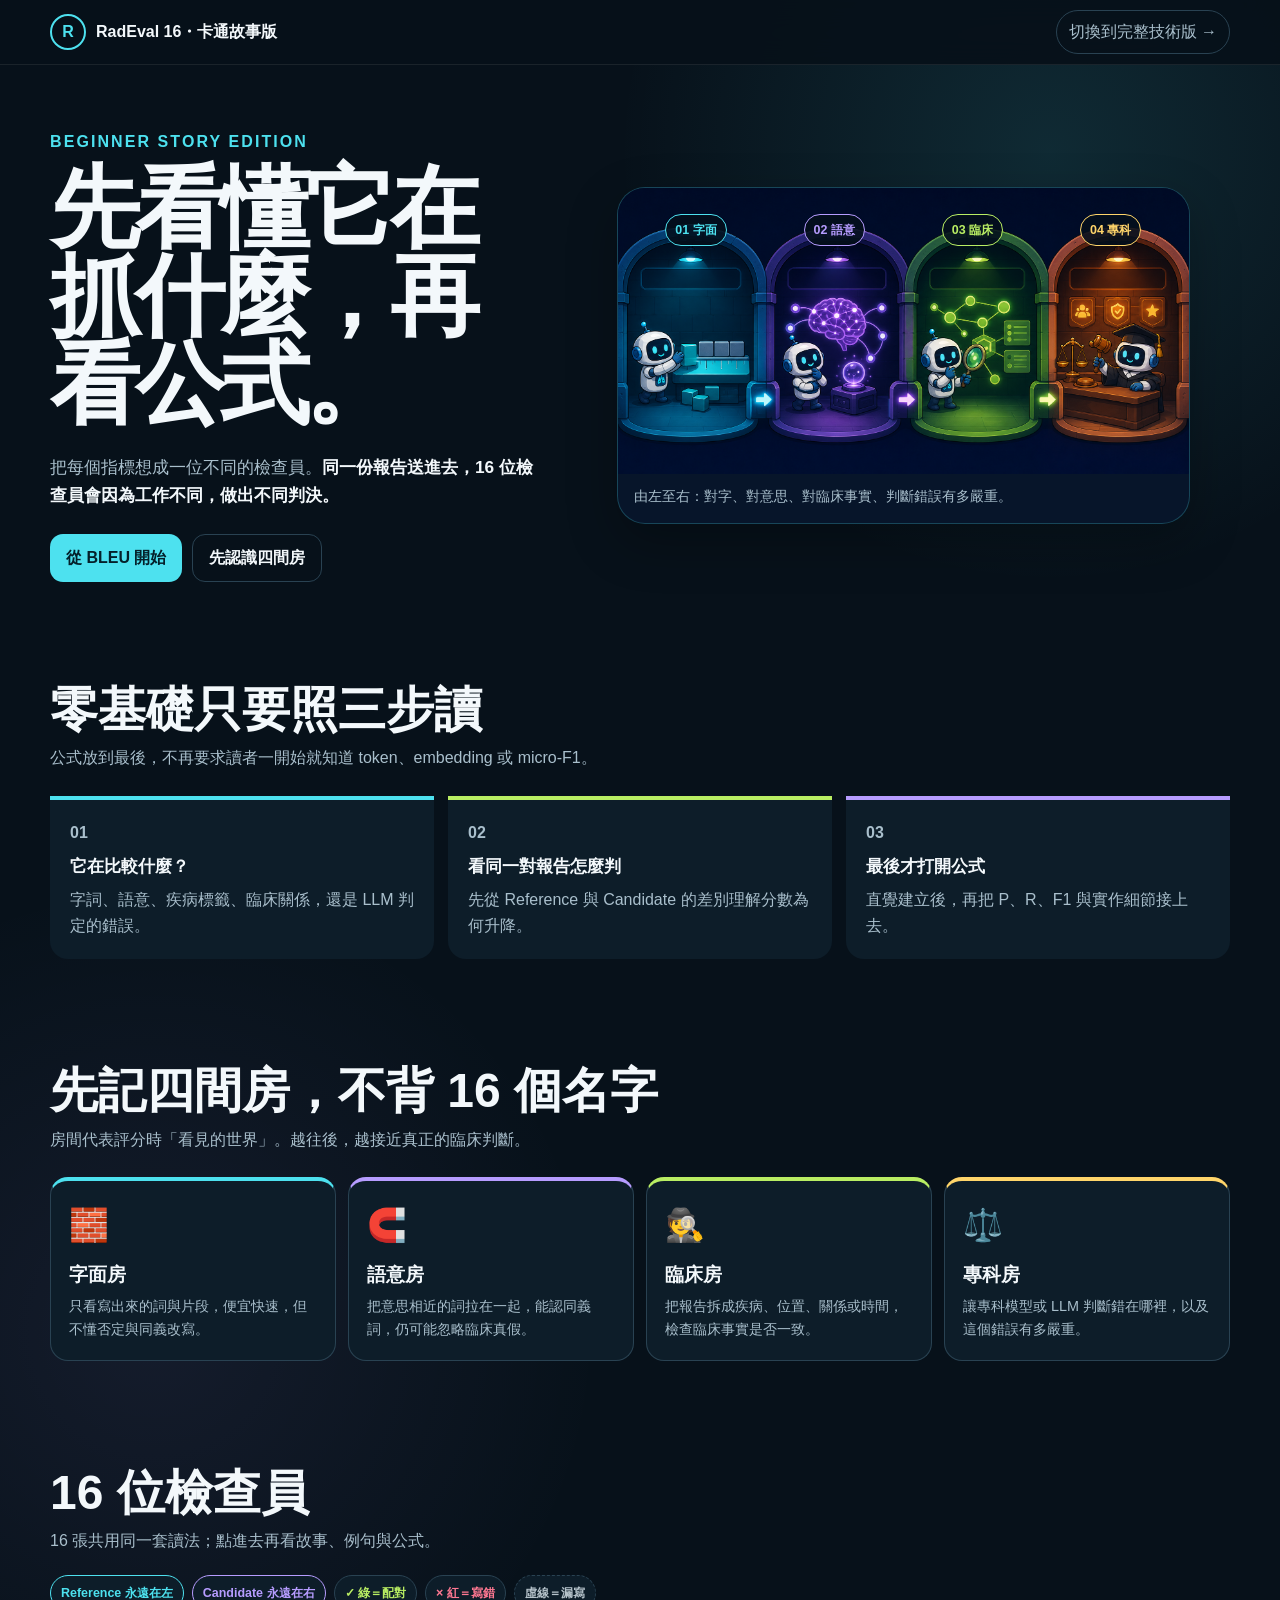
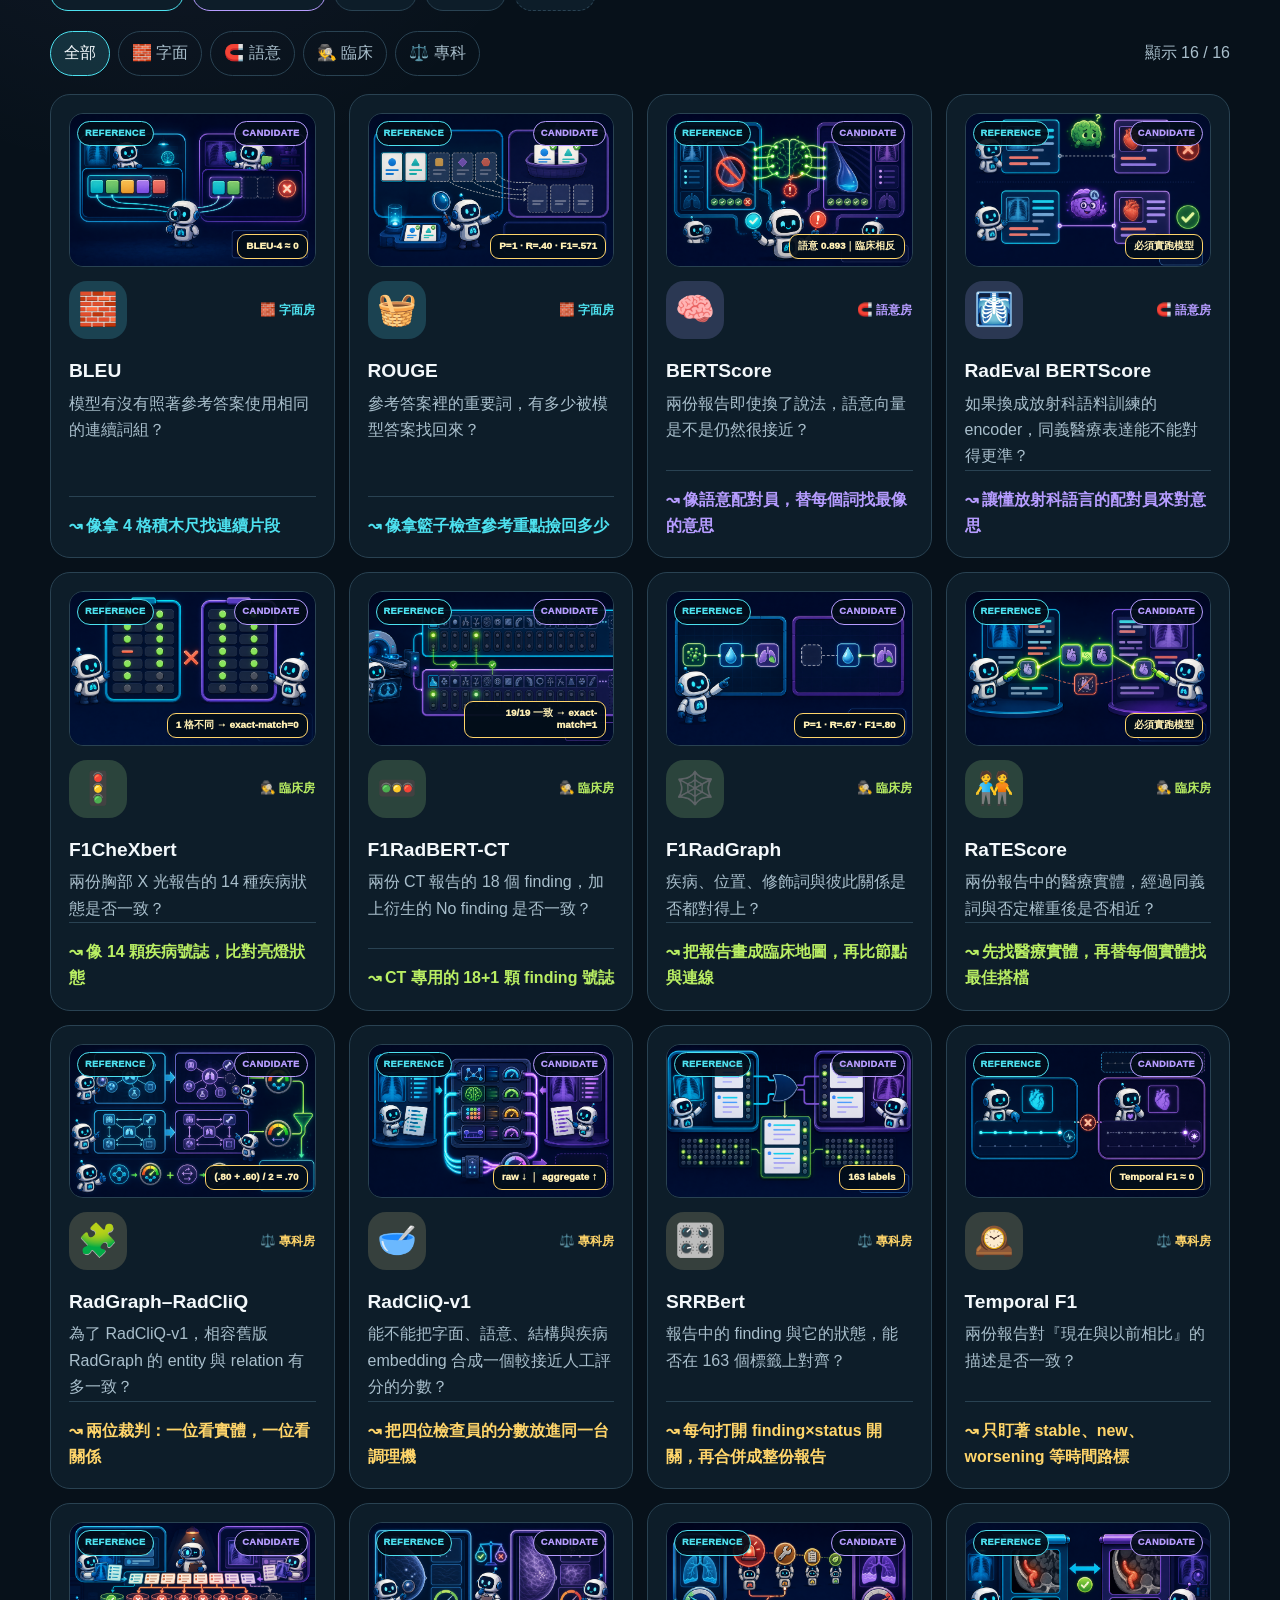
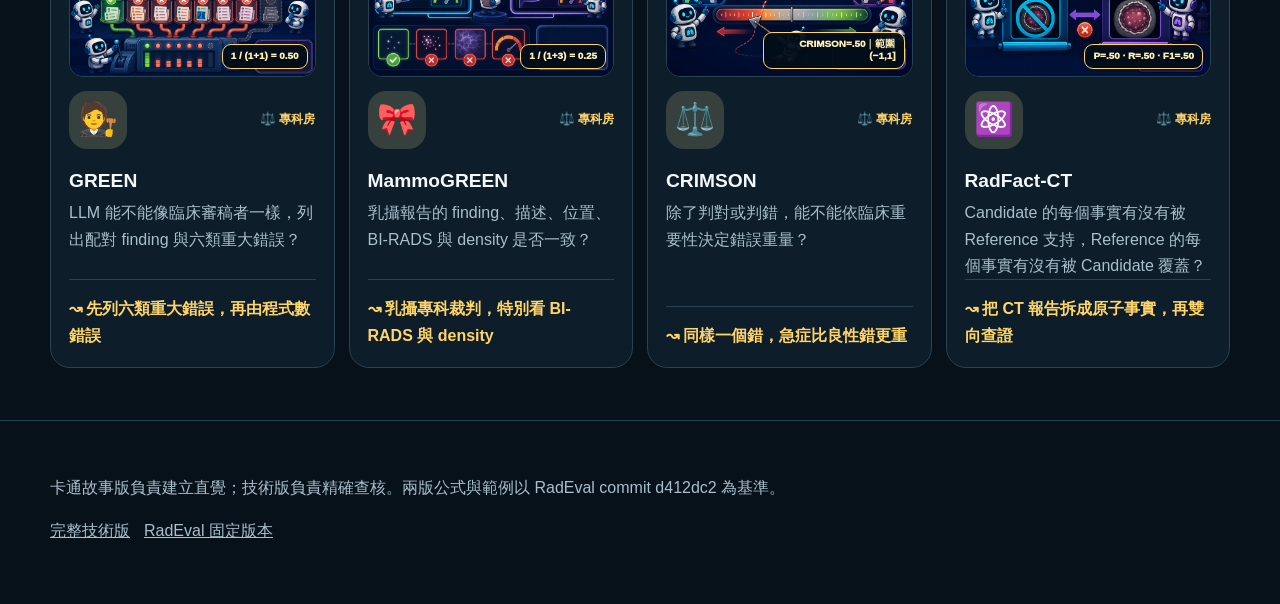
==== index.html @ 342fdb0a "Add RadEval 16 metrics visual guide" ====
<!doctype html>
<html lang="zh-Hant">
<head>
  <meta charset="utf-8">
  <meta name="viewport" content="width=device-width, initial-scale=1">
  <meta name="color-scheme" content="dark">
  <title>RadEval 16｜零基礎卡通故事版</title>
  <link rel="icon" href="data:,">
  <style>
    :root {
      --bg: #07111a;
      --surface: #0d1d29;
      --surface-2: #122635;
      --ink: #f3f8fb;
      --muted: #a9bfcc;
      --line: #294252;
      --cyan: #4de1ef;
      --lime: #b9ee63;
      --violet: #b69cff;
      --coral: #ff987f;
      --amber: #ffd56a;
      --danger: #ff7892;
      --shadow: 0 18px 50px rgba(0, 0, 0, .28);
      font-family: Inter, "Noto Sans TC", "Microsoft JhengHei", sans-serif;
    }

    * { box-sizing: border-box; }
    html { scroll-behavior: smooth; }
    body {
      margin: 0;
      color: var(--ink);
      background:
        radial-gradient(circle at 82% 4%, rgba(77, 225, 239, .12), transparent 27rem),
        radial-gradient(circle at 12% 35%, rgba(182, 156, 255, .08), transparent 28rem),
        var(--bg);
      line-height: 1.65;
    }
    button, input { font: inherit; }
    a { color: inherit; }
    button:focus-visible, a:focus-visible, input:focus-visible, summary:focus-visible {
      outline: 3px solid var(--amber);
      outline-offset: 3px;
    }
    .skip-link {
      position: fixed;
      left: 12px;
      top: -80px;
      z-index: 20;
      padding: 10px 14px;
      border-radius: 10px;
      background: var(--ink);
      color: var(--bg);
    }
    .skip-link:focus { top: 12px; }
    .wrap { width: min(1180px, calc(100% - 32px)); margin: auto; }
    .topbar {
      position: sticky;
      top: 0;
      z-index: 10;
      border-bottom: 1px solid rgba(255,255,255,.08);
      background: rgba(7, 17, 26, .92);
      backdrop-filter: blur(14px);
    }
    .topbar .wrap {
      min-height: 64px;
      display: flex;
      align-items: center;
      justify-content: space-between;
      gap: 16px;
    }
    .brand { display: flex; align-items: center; gap: 10px; font-weight: 900; }
    .brand-mark {
      width: 36px;
      height: 36px;
      display: grid;
      place-items: center;
      border: 2px solid var(--cyan);
      border-radius: 50%;
      color: var(--cyan);
    }
    .version-link {
      padding: 8px 12px;
      border: 1px solid var(--line);
      border-radius: 999px;
      color: var(--muted);
      text-decoration: none;
    }
    .hero {
      display: grid;
      grid-template-columns: .86fr 1.14fr;
      gap: 34px;
      align-items: center;
      padding: 64px 0 48px;
    }
    .eyebrow {
      margin: 0 0 10px;
      color: var(--cyan);
      font-weight: 900;
      letter-spacing: .13em;
      text-transform: uppercase;
    }
    h1 {
      margin: 0;
      max-width: 12ch;
      font-size: clamp(2.5rem, 7vw, 5.6rem);
      line-height: .98;
      letter-spacing: -.055em;
    }
    .hero-copy { margin: 24px 0; color: var(--muted); font-size: 1.08rem; }
    .hero-copy strong { color: var(--ink); }
    .hero-actions { display: flex; gap: 10px; flex-wrap: wrap; }
    .primary-link, .secondary-link {
      display: inline-flex;
      min-height: 46px;
      align-items: center;
      justify-content: center;
      padding: 10px 16px;
      border-radius: 13px;
      font-weight: 900;
      text-decoration: none;
    }
    .primary-link { background: var(--cyan); color: #04202a; }
    .secondary-link { border: 1px solid var(--line); color: var(--ink); }
    .hero-art {
      overflow: hidden;
      border: 1px solid rgba(77,225,239,.24);
      border-radius: 28px;
      background: #07152a;
      box-shadow: var(--shadow);
    }
    .hero-image-wrap { position: relative; }
    .hero-art img { display: block; width: 100%; height: auto; }
    .hero-art figcaption { padding: 12px 16px 15px; color: var(--muted); font-size: .86rem; }
    .hero-room-labels {
      position: absolute;
      inset: 9% 3% auto;
      display: grid;
      grid-template-columns: repeat(4, 1fr);
      gap: 3%;
      pointer-events: none;
    }
    .hero-room-labels span {
      justify-self: center;
      padding: 5px 9px;
      border: 1px solid currentColor;
      border-radius: 999px;
      background: rgba(4, 15, 28, .88);
      font-size: clamp(.56rem, 1.05vw, .78rem);
      font-weight: 900;
      white-space: nowrap;
    }
    .hero-room-labels span:nth-child(1) { color: var(--cyan); }
    .hero-room-labels span:nth-child(2) { color: var(--violet); }
    .hero-room-labels span:nth-child(3) { color: var(--lime); }
    .hero-room-labels span:nth-child(4) { color: var(--amber); }

    .section { padding: 52px 0; }
    .section-head { max-width: 760px; margin-bottom: 24px; }
    .section-head h2 { margin: 0 0 8px; font-size: clamp(1.8rem, 4vw, 3rem); line-height: 1.15; }
    .section-head p { margin: 0; color: var(--muted); }
    .reading-path {
      display: grid;
      grid-template-columns: repeat(3, 1fr);
      gap: 14px;
    }
    .path-step {
      padding: 20px;
      border-top: 4px solid var(--cyan);
      border-radius: 0 0 18px 18px;
      background: var(--surface);
    }
    .path-step:nth-child(2) { border-color: var(--lime); }
    .path-step:nth-child(3) { border-color: var(--violet); }
    .path-no { color: var(--muted); font-weight: 900; }
    .path-step h3 { margin: 6px 0; font-size: 1.08rem; }
    .path-step p { margin: 0; color: var(--muted); }

    .room-grid {
      display: grid;
      grid-template-columns: repeat(4, 1fr);
      gap: 12px;
    }
    .room {
      min-height: 166px;
      padding: 18px;
      border: 1px solid var(--line);
      border-radius: 18px;
      background: var(--surface);
    }
    .room-icon { font-size: 2rem; }
    .room h3 { margin: 8px 0 4px; }
    .room p { margin: 0; color: var(--muted); font-size: .9rem; }
    .room.literal { border-top: 4px solid var(--cyan); }
    .room.semantic { border-top: 4px solid var(--violet); }
    .room.clinical { border-top: 4px solid var(--lime); }
    .room.specialist { border-top: 4px solid var(--amber); }

    .visual-grammar {
      display: grid;
      grid-template-columns: repeat(5, auto);
      justify-content: start;
      gap: 8px;
      margin: -4px 0 20px;
    }
    .grammar-chip {
      padding: 7px 10px;
      border: 1px solid var(--line);
      border-radius: 999px;
      background: var(--surface);
      color: var(--muted);
      font-size: .78rem;
      font-weight: 800;
    }
    .grammar-chip.ref { border-color: var(--cyan); color: var(--cyan); }
    .grammar-chip.cand { border-color: var(--violet); color: var(--violet); }
    .grammar-chip.match { color: var(--lime); }
    .grammar-chip.wrong { color: var(--danger); }
    .grammar-chip.missing { border-style: dashed; color: #b5c2ca; }

    .atlas-tools {
      display: flex;
      align-items: center;
      justify-content: space-between;
      gap: 14px;
      margin-bottom: 18px;
    }
    .filters { display: flex; gap: 8px; flex-wrap: wrap; }
    .filter {
      min-height: 42px;
      padding: 8px 13px;
      border: 1px solid var(--line);
      border-radius: 999px;
      background: transparent;
      color: var(--muted);
      cursor: pointer;
    }
    .filter[aria-pressed="true"] { border-color: var(--cyan); background: rgba(77,225,239,.14); color: var(--ink); }
    .filter[data-filter="semantic"][aria-pressed="true"] { border-color: var(--violet); background: rgba(182,156,255,.14); }
    .filter[data-filter="clinical"][aria-pressed="true"] { border-color: var(--lime); background: rgba(185,238,99,.14); }
    .filter[data-filter="specialist"][aria-pressed="true"] { border-color: var(--amber); background: rgba(255,213,106,.14); }
    .result-count { color: var(--muted); white-space: nowrap; }
    .metric-grid {
      display: grid;
      grid-template-columns: repeat(4, minmax(0, 1fr));
      gap: 14px;
    }
    .metric-card {
      min-height: 430px;
      display: flex;
      flex-direction: column;
      align-items: stretch;
      padding: 18px;
      border: 1px solid var(--line);
      border-radius: 20px;
      background: var(--surface);
      color: var(--ink);
      text-align: left;
      cursor: pointer;
      transition: transform .18s ease, border-color .18s ease;
    }
    .metric-card:hover { transform: translateY(-3px); border-color: var(--tone); }
    .card-cartoon {
      position: relative;
      width: 100%;
      aspect-ratio: 16 / 10;
      margin-bottom: 14px;
      overflow: hidden;
      border: 1px solid var(--line);
      border-radius: 14px;
      background: #07152a;
    }
    .card-cartoon img {
      display: block;
      width: 100%;
      height: 100%;
      object-fit: cover;
    }
    .cartoon-overlay { position: absolute; inset: 0; pointer-events: none; }
    .cartoon-side {
      position: absolute;
      top: 7px;
      padding: 4px 7px;
      border: 1px solid currentColor;
      border-radius: 999px;
      background: rgba(3, 13, 25, .9);
      font-size: .58rem;
      font-weight: 950;
      letter-spacing: .04em;
    }
    .cartoon-side.ref { left: 7px; color: var(--cyan); }
    .cartoon-side.cand { right: 7px; color: var(--violet); }
    .cartoon-score {
      position: absolute;
      right: 7px;
      bottom: 7px;
      max-width: 58%;
      padding: 5px 8px;
      border: 1px solid var(--amber);
      border-radius: 9px;
      background: rgba(3, 13, 25, .94);
      color: #fff0b5;
      font-size: .62rem;
      font-weight: 950;
      line-height: 1.25;
      text-align: right;
    }
    .cartoon-keyline, .cartoon-legend { display: none; }
    .card-top { display: flex; align-items: center; justify-content: space-between; gap: 10px; }
    .card-character {
      width: 58px;
      height: 58px;
      display: grid;
      place-items: center;
      border-radius: 18px;
      background: var(--surface-2);
      background: color-mix(in srgb, var(--tone) 15%, var(--surface-2));
      font-size: 2rem;
    }
    .card-room { color: var(--tone); font-size: .78rem; font-weight: 900; }
    .card-title { display: block; margin: 16px 0 4px; font-size: 1.2rem; font-weight: 900; }
    .card-question { margin: 0; color: var(--muted); }
    .memory-line {
      margin-top: auto;
      padding-top: 16px;
      border-top: 1px solid var(--line);
      color: var(--tone);
      font-weight: 900;
    }
    .empty-state { display: none; padding: 28px; color: var(--muted); text-align: center; }

    dialog {
      width: min(900px, calc(100% - 24px));
      max-height: calc(100vh - 24px);
      padding: 0;
      overflow: hidden;
      border: 1px solid var(--line);
      border-radius: 24px;
      background: var(--surface);
      color: var(--ink);
      box-shadow: 0 28px 90px rgba(0,0,0,.58);
    }
    dialog::backdrop { background: rgba(1,8,13,.82); backdrop-filter: blur(5px); }
    .dialog-shell { max-height: calc(100vh - 24px); overflow-y: auto; }
    .dialog-head {
      position: sticky;
      top: 0;
      z-index: 3;
      display: grid;
      grid-template-columns: auto 1fr auto;
      align-items: center;
      gap: 14px;
      padding: 16px 20px;
      border-bottom: 1px solid var(--line);
      background: rgba(13,29,41,.96);
      backdrop-filter: blur(12px);
    }
    .dialog-character {
      width: 54px;
      height: 54px;
      display: grid;
      place-items: center;
      border-radius: 16px;
      background: rgba(77,225,239,.1);
      font-size: 1.8rem;
    }
    .dialog-head h2 { margin: 0; line-height: 1.15; }
    .dialog-room { color: var(--muted); font-size: .82rem; }
    .close {
      width: 46px;
      height: 46px;
      border: 1px solid var(--line);
      border-radius: 14px;
      background: transparent;
      color: var(--ink);
      cursor: pointer;
      font-size: 1.45rem;
    }
    .dialog-body { padding: 22px; }
    .one-line {
      margin: 0 0 20px;
      padding: 16px 18px;
      border-left: 5px solid var(--tone);
      border-radius: 0 16px 16px 0;
      background: var(--surface-2);
      background: color-mix(in srgb, var(--tone) 10%, transparent);
      font-size: 1.08rem;
      font-weight: 900;
    }
    .lesson-title { margin: 28px 0 12px; font-size: 1.05rem; }
    .lesson-title span { color: var(--tone); margin-right: 8px; }
    .story-stage {
      padding: 18px;
      border-radius: 20px;
      background: #08151f;
      border: 1px solid var(--line);
    }
    .dialog-cartoon {
      position: relative;
      margin: 0 0 16px;
      overflow: hidden;
      border: 1px solid var(--line);
      border-radius: 18px;
      background: #07152a;
    }
    .dialog-cartoon-media { position: relative; }
    .dialog-cartoon img {
      display: block;
      width: 100%;
      height: auto;
    }
    .dialog-cartoon figcaption {
      padding: 10px 13px;
      color: var(--muted);
      font-size: .84rem;
    }
    .dialog-cartoon .cartoon-side {
      top: 12px;
      padding: 6px 10px;
      font-size: .76rem;
    }
    .dialog-cartoon .cartoon-side.ref { left: 12px; }
    .dialog-cartoon .cartoon-side.cand { right: 12px; }
    .dialog-cartoon .cartoon-keyline {
      position: absolute;
      left: 12px;
      bottom: 48px;
      display: block;
      max-width: 62%;
      padding: 7px 10px;
      border-left: 3px solid var(--cyan);
      border-radius: 0 9px 9px 0;
      background: rgba(3, 13, 25, .92);
      color: var(--ink);
      font: 800 .75rem/1.35 Consolas, "Noto Sans TC", monospace;
    }
    .dialog-cartoon .cartoon-score {
      right: 12px;
      bottom: 12px;
      max-width: 48%;
      padding: 8px 11px;
      font-size: .82rem;
    }
    .dialog-cartoon .cartoon-legend {
      position: absolute;
      left: 12px;
      bottom: 12px;
      display: flex;
      gap: 5px;
    }
    .cartoon-legend span {
      padding: 4px 7px;
      border-radius: 8px;
      background: rgba(3, 13, 25, .92);
      font-size: .67rem;
      font-weight: 900;
    }
    .cartoon-legend .match { color: var(--lime); }
    .cartoon-legend .wrong { color: var(--danger); }
    .cartoon-legend .missing { border: 1px dashed #aab7bf; color: #d2dce1; }
    .report-pair { display: grid; grid-template-columns: 1fr auto 1fr; gap: 12px; align-items: stretch; }
    .report-bubble { padding: 14px; border-radius: 16px; background: var(--surface-2); }
    .report-bubble small { display: block; color: var(--muted); margin-bottom: 6px; }
    .report-bubble p { margin: 0; }
    .pair-arrow { display: grid; place-items: center; color: var(--tone); font-size: 1.5rem; }
    .verdict {
      margin-top: 14px;
      padding: 12px 14px;
      border-radius: 14px;
      background: rgba(185,238,99,.1);
      color: #e8ffc3;
    }
    .visual { margin-bottom: 16px; }
    .visual-title { margin-bottom: 10px; color: var(--muted); font-size: .82rem; font-weight: 900; letter-spacing: .06em; }
    .token-row, .flow-row, .score-row, .label-row { display: flex; gap: 7px; flex-wrap: wrap; align-items: center; }
    .token {
      padding: 7px 9px;
      border-radius: 9px;
      background: #173244;
      border: 1px solid #315368;
      font-family: Consolas, monospace;
      font-size: .84rem;
    }
    .token.hit { border-color: var(--lime); background: rgba(185,238,99,.14); }
    .window-line { margin-top: 8px; padding: 9px 11px; border-left: 4px solid var(--cyan); background: rgba(77,225,239,.08); }
    .window-line.second { margin-left: 28px; border-color: var(--violet); }
    .too-short { margin-top: 12px; color: var(--danger); font-weight: 900; }
    .cartoon-judge { display: grid; grid-template-columns: auto 1fr; gap: 12px; align-items: center; }
    .judge-face { font-size: 3rem; }
    .judge-note { padding: 12px; border-radius: 14px; background: var(--surface-2); }
    .flow-node { padding: 9px 11px; border-radius: 12px; background: var(--surface-2); }
    .flow-arrow { color: var(--tone); font-weight: 900; }
    .score-box {
      min-width: 100px;
      padding: 10px;
      border-radius: 12px;
      background: var(--surface-2);
      text-align: center;
    }
    .score-box strong { display: block; color: var(--tone); font-size: 1.15rem; }
    .label-chip { padding: 7px 9px; border-radius: 9px; background: #173244; }
    .label-chip.on { background: rgba(185,238,99,.15); color: var(--lime); }
    .label-chip.off { color: var(--muted); }
    .label-chip.bad { background: rgba(255,120,146,.14); color: var(--danger); }
    .story-steps { display: grid; grid-template-columns: repeat(3, 1fr); gap: 10px; margin: 14px 0 0; padding: 0; list-style: none; }
    .story-steps li { padding: 12px; border-radius: 14px; background: var(--surface-2); }
    .story-steps strong { display: block; color: var(--tone); }
    .can-cannot { display: grid; grid-template-columns: 1fr 1fr; gap: 12px; }
    .can-cannot article { padding: 15px; border-radius: 16px; background: var(--surface-2); }
    .can-cannot h4 { margin: 0 0 6px; }
    .can-cannot p { margin: 0; color: var(--muted); }
    details {
      border: 1px solid var(--line);
      border-radius: 16px;
      background: #08151f;
    }
    summary { padding: 15px 17px; cursor: pointer; font-weight: 900; }
    .formula-body { padding: 0 17px 17px; }
    .formula {
      overflow-x: auto;
      padding: 13px;
      border-radius: 12px;
      background: #041019;
      color: var(--cyan);
      font-family: Consolas, monospace;
      white-space: nowrap;
    }
    .formula-body p { color: var(--muted); }
    .source-link { color: var(--cyan); }
    .dialog-footer { margin-top: 24px; padding-top: 16px; border-top: 1px solid var(--line); color: var(--muted); }
    footer { padding: 38px 0 60px; border-top: 1px solid var(--line); color: var(--muted); }
    .footer-links { display: flex; gap: 14px; flex-wrap: wrap; }

    @media (max-width: 900px) {
      .hero { grid-template-columns: 1fr; }
      .hero h1 { max-width: 14ch; }
      .room-grid, .metric-grid { grid-template-columns: repeat(2, 1fr); }
    }
    @media (max-width: 620px) {
      .wrap { width: min(100% - 20px, 1180px); }
      .topbar .wrap { align-items: flex-start; flex-direction: column; padding: 10px 0; }
      .version-link { align-self: stretch; text-align: center; }
      .hero { padding-top: 38px; }
      .hero-art { border-radius: 18px; }
      .reading-path, .room-grid, .metric-grid, .story-steps, .can-cannot { grid-template-columns: 1fr; }
      .atlas-tools { align-items: flex-start; flex-direction: column; }
      .visual-grammar { grid-template-columns: repeat(2, auto); }
      .result-count { white-space: normal; }
      .report-pair { grid-template-columns: 1fr; }
      .pair-arrow { transform: rotate(90deg); }
      .dialog-body { padding: 16px; }
      .dialog-head { padding: 12px 14px; }
      .dialog-cartoon .cartoon-keyline {
        left: 8px;
        bottom: 44px;
        max-width: calc(100% - 16px);
        font-size: .58rem;
      }
      .dialog-cartoon .cartoon-score { right: 8px; bottom: 8px; font-size: .64rem; }
      .dialog-cartoon .cartoon-legend { left: 8px; bottom: 8px; }
      .cartoon-legend span { padding: 3px 5px; font-size: .55rem; }
    }
    @media (prefers-reduced-motion: reduce) {
      html { scroll-behavior: auto; }
      .metric-card { transition: none; }
    }
  </style>
</head>
<body>
  <a class="skip-link" href="#atlas">跳到 16 個指標</a>
  <header class="topbar">
    <div class="wrap">
      <div class="brand"><span class="brand-mark">R</span>RadEval 16・卡通故事版</div>
      <a class="version-link" href="index.html">切換到完整技術版 →</a>
    </div>
  </header>

  <main>
    <section class="wrap hero">
      <div>
        <p class="eyebrow">Beginner story edition</p>
        <h1>先看懂它在抓什麼，再看公式。</h1>
        <p class="hero-copy">把每個指標想成一位不同的檢查員。<strong>同一份報告送進去，16 位檢查員會因為工作不同，做出不同判決。</strong></p>
        <div class="hero-actions">
          <a class="primary-link" href="#atlas">從 BLEU 開始</a>
          <a class="secondary-link" href="#rooms">先認識四間房</a>
        </div>
      </div>
      <figure class="hero-art">
        <div class="hero-image-wrap">
          <img src="assets/four-rooms-cartoon-v3.png" alt="四個房間由左到右以青、紫、綠、琥珀色呈現字面、語意、臨床與專科評審">
          <div class="hero-room-labels" aria-hidden="true">
            <span>01 字面</span><span>02 語意</span><span>03 臨床</span><span>04 專科</span>
          </div>
        </div>
        <figcaption>由左至右：對字、對意思、對臨床事實、判斷錯誤有多嚴重。</figcaption>
      </figure>
    </section>

    <section class="section wrap" aria-labelledby="readTitle">
      <div class="section-head">
        <h2 id="readTitle">零基礎只要照三步讀</h2>
        <p>公式放到最後，不再要求讀者一開始就知道 token、embedding 或 micro-F1。</p>
      </div>
      <div class="reading-path">
        <article class="path-step"><span class="path-no">01</span><h3>它在比較什麼？</h3><p>字詞、語意、疾病標籤、臨床關係，還是 LLM 判定的錯誤。</p></article>
        <article class="path-step"><span class="path-no">02</span><h3>看同一對報告怎麼判</h3><p>先從 Reference 與 Candidate 的差別理解分數為何升降。</p></article>
        <article class="path-step"><span class="path-no">03</span><h3>最後才打開公式</h3><p>直覺建立後，再把 P、R、F1 與實作細節接上去。</p></article>
      </div>
    </section>

    <section class="section wrap" id="rooms" aria-labelledby="roomsTitle">
      <div class="section-head">
        <h2 id="roomsTitle">先記四間房，不背 16 個名字</h2>
        <p>房間代表評分時「看見的世界」。越往後，越接近真正的臨床判斷。</p>
      </div>
      <div class="room-grid">
        <article class="room literal"><div class="room-icon">🧱</div><h3>字面房</h3><p>只看寫出來的詞與片段，便宜快速，但不懂否定與同義改寫。</p></article>
        <article class="room semantic"><div class="room-icon">🧲</div><h3>語意房</h3><p>把意思相近的詞拉在一起，能認同義詞，仍可能忽略臨床真假。</p></article>
        <article class="room clinical"><div class="room-icon">🕵️</div><h3>臨床房</h3><p>把報告拆成疾病、位置、關係或時間，檢查臨床事實是否一致。</p></article>
        <article class="room specialist"><div class="room-icon">⚖️</div><h3>專科房</h3><p>讓專科模型或 LLM 判斷錯在哪裡，以及這個錯誤有多嚴重。</p></article>
      </div>
    </section>

    <section class="section wrap" id="atlas" aria-labelledby="atlasTitle">
      <div class="section-head">
        <h2 id="atlasTitle">16 位檢查員</h2>
        <p>16 張共用同一套讀法；點進去再看故事、例句與公式。</p>
      </div>
      <div class="visual-grammar" aria-label="卡通圖共用圖例">
        <span class="grammar-chip ref">Reference 永遠在左</span>
        <span class="grammar-chip cand">Candidate 永遠在右</span>
        <span class="grammar-chip match">✓ 綠＝配對</span>
        <span class="grammar-chip wrong">× 紅＝寫錯</span>
        <span class="grammar-chip missing">虛線＝漏寫</span>
      </div>
      <div class="atlas-tools">
        <div class="filters" aria-label="依房間篩選">
          <button class="filter" type="button" data-filter="all" aria-pressed="true">全部</button>
          <button class="filter" type="button" data-filter="literal" aria-pressed="false">🧱 字面</button>
          <button class="filter" type="button" data-filter="semantic" aria-pressed="false">🧲 語意</button>
          <button class="filter" type="button" data-filter="clinical" aria-pressed="false">🕵️ 臨床</button>
          <button class="filter" type="button" data-filter="specialist" aria-pressed="false">⚖️ 專科</button>
        </div>
        <div class="result-count" id="resultCount" aria-live="polite"></div>
      </div>
      <div class="metric-grid" id="metricGrid"></div>
      <div class="empty-state" id="emptyState">這個房間目前沒有指標。</div>
      <noscript><div class="empty-state" style="display:block">此故事版需要 JavaScript 開啟 16 位檢查員。你仍可閱讀上方四間房，或使用 <a href="index.html">完整技術版</a>。</div></noscript>
    </section>
  </main>

  <dialog id="metricDialog" aria-labelledby="dialogTitle">
    <div class="dialog-shell">
      <header class="dialog-head">
        <div class="dialog-character" id="dialogCharacter" aria-hidden="true"></div>
        <div><h2 id="dialogTitle"></h2><div class="dialog-room" id="dialogRoom"></div></div>
        <button class="close" type="button" id="dialogClose" aria-label="關閉">×</button>
      </header>
      <div class="dialog-body">
        <p class="one-line" id="dialogOneLine"></p>
        <h3 class="lesson-title"><span>01</span>先看卡通，再拆開判決</h3>
        <div class="story-stage">
          <figure class="dialog-cartoon">
            <div class="dialog-cartoon-media">
              <img id="dialogCartoon" alt="">
              <div class="cartoon-overlay" id="dialogCartoonOverlay" aria-hidden="true"></div>
            </div>
            <figcaption id="dialogCartoonCaption"></figcaption>
          </figure>
          <div class="visual" id="dialogVisual"></div>
          <div class="report-pair">
            <article class="report-bubble"><small>👩‍⚕️ Reference・老師答案</small><p id="dialogRef"></p></article>
            <div class="pair-arrow" aria-hidden="true">⇄</div>
            <article class="report-bubble"><small>🤖 Candidate・模型答案</small><p id="dialogCand"></p></article>
          </div>
          <div class="verdict" id="dialogVerdict"></div>
        </div>
        <ol class="story-steps" id="dialogSteps"></ol>

        <h3 class="lesson-title"><span>02</span>它看得到什麼？看不到什麼？</h3>
        <div class="can-cannot">
          <article><h4>✅ 它擅長</h4><p id="dialogCan"></p></article>
          <article><h4>⚠️ 它的盲點</h4><p id="dialogCannot"></p></article>
        </div>

        <h3 class="lesson-title"><span>03</span>準備好再打開公式</h3>
        <details>
          <summary>展開公式與分數方向</summary>
          <div class="formula-body">
            <div class="formula" id="dialogFormula"></div>
            <p id="dialogFormulaNote"></p>
            <a class="source-link" id="dialogSource" target="_blank" rel="noreferrer">查看固定版本原始碼 ↗</a>
          </div>
        </details>
        <div class="dialog-footer">要查完整符號表、代入步驟與 caveat，請切換到 <a href="index.html">完整技術版</a>。</div>
      </div>
    </div>
  </dialog>

  <footer>
    <div class="wrap">
      <p>卡通故事版負責建立直覺；技術版負責精確查核。兩版公式與範例以 RadEval commit d412dc2 為基準。</p>
      <div class="footer-links"><a href="index.html">完整技術版</a><a href="https://github.com/jbdel/RadEval/tree/d412dc2da7df92f72d0b7128aee57b0237ec1b9a" target="_blank" rel="noreferrer">RadEval 固定版本</a></div>
    </div>
  </footer>

  <script>
    const commit = "d412dc2da7df92f72d0b7128aee57b0237ec1b9a";
    const sourceRoot = `https://github.com/jbdel/RadEval/blob/${commit}/`;
    const roomNames = { literal: "🧱 字面房", semantic: "🧲 語意房", clinical: "🕵️ 臨床房", specialist: "⚖️ 專科房" };
    const tones = { literal: "var(--cyan)", semantic: "var(--violet)", clinical: "var(--lime)", specialist: "var(--amber)" };
    const cartoonFiles = {
      "f1chexbert": "f1chexbert-v3-final.png"
    };
    const cartoonTeaching = {
      "bleu": {
        keyline: "4-gram 視窗：① 第 1–4 詞 → ② 第 2–5 詞",
        score: "BLEU-4 ≈ 0"
      },
      "rouge": {
        keyline: "撿回 2/5；Candidate 寫出的 2/2 都命中",
        score: "P=1 · R=.40 · F1=.571"
      },
      "bertscore": {
        keyline: "No pleural effusion ≠ Pleural effusion",
        score: "語意 0.893｜臨床相反"
      },
      "radeval-bertscore": {
        keyline: "同一對詞：通用 encoder vs RadEvalModernBERT",
        score: "必須實跑模型"
      },
      "f1chexbert": {
        keyline: "14 states：陽性 ●｜陰性 −｜未提及 ○",
        score: "1 格不同 → exact-match=0"
      },
      "f1radbert-ct": {
        keyline: "18 findings + 1 No finding = 19",
        score: "19/19 一致 → exact-match=1"
      },
      "radgraph": {
        keyline: "[small] → [effusion] → [left]",
        score: "P=1 · R=.67 · F1=.80"
      },
      "ratescore": {
        keyline: "先 NER 圈實體，再做 entity 最佳配對",
        score: "必須實跑模型"
      },
      "radgraph-radcliq": {
        keyline: "entity F1=.80 ｜ relation F1=.60",
        score: "(.80 + .60) / 2 = .70"
      },
      "radcliq": {
        keyline: "RadGraph · BERTScore · SEmb · BLEU-2",
        score: "raw ↓ ｜ aggregate ↑"
      },
      "srrbert": {
        keyline: "sentence labels ─OR→ report labels",
        score: "163 labels"
      },
      "temporal": {
        keyline: "stable ≠ new ｜ ∅ vs ∅ → 1.0*",
        score: "Temporal F1 ≈ 0"
      },
      "green": {
        keyline: "false · missing · location · severity · unsupported comparison · omitted change",
        score: "1 / (1+1) = 0.50"
      },
      "mammo-green": {
        keyline: "Mischaracterization · BI-RADS · Density",
        score: "1 / (1+3) = 0.25"
      },
      "crimson": {
        keyline: "w：urgent 1 · actionable .5 · non-actionable .25 · benign 0",
        score: "CRIMSON=.50｜範圍 (−1,1]"
      },
      "radfact-ct": {
        keyline: "Candidate→Reference = P ｜ Reference→Candidate = R",
        score: "P=.50 · R=.50 · F1=.50"
      }
    };
    const cartoonAlts = {
      "bleu": "四格視窗直接沿著 Reference 的五個詞滑動；Candidate 只有兩詞，無法形成四詞片段。",
      "rouge": "Reference 有五張重點卡，Candidate 的籃子撿回兩張，另三張以灰色虛線表示漏寫。",
      "bertscore": "左側 Reference 否定積液、右側 Candidate 肯定積液；語意腦仍判為高度相似，但臨床相反。",
      "radeval-bertscore": "同一對醫療詞分別交給通用語意腦與放射科語意腦，專科模型連線更確定。",
      "f1chexbert": "兩塊十四格疾病狀態板只有 Edema 一格不同，因此逐筆 exact-match 為零。",
      "f1radbert-ct": "CT 檢查員逐欄比較十八個 finding 與一個 No finding，共十九欄且兩側兩格亮起。",
      "radgraph": "RadGraph 檢查員比較兩張臨床關係地圖，找出模型漏掉的修飾關係。",
      "ratescore": "RaTEScore 先從不同文字中圈出醫療實體，再把同義的實體晶片配成一對。",
      "radgraph-radcliq": "上層只比較實體、下層只比較關係，兩個 F1 最後平均成一個分數。",
      "radcliq": "RadCliQ 將 RadGraph、BERTScore、SEmb 與 BLEU-2 四路訊號送入數值錶頭。",
      "srrbert": "SRRBert 將逐句開關透過 OR 邏輯閘合併成一百六十三格報告層級向量。",
      "temporal": "Temporal 檢查員比較穩定與新出現兩條時間線，發現時間描述衝突。",
      "green": "GREEN 裁判先把配對與六類錯誤分箱，再交給計數機產生分數。",
      "mammo-green": "MammoGREEN 裁判比較乳攝影像的鈣化、密度與風險差異。",
      "crimson": "CRIMSON 依四種臨床重量拉動負一到正一的數線指針，嚴重度錯誤會把分數往下拉。",
      "radfact-ct": "兩側各拆成兩個原子事實；appendicitis 雙向支持，abscess 與 no abscess 明確矛盾。"
    };

    function cartoonPath(metric) {
      const file = cartoonFiles[metric.id] || `${metric.id}-v3.png`;
      return `assets/metric-cartoons/${file}`;
    }

    function cartoonOverlay(metric, expanded = false) {
      const teaching = cartoonTeaching[metric.id];
      const detail = expanded ? `<span class="cartoon-keyline">${teaching.keyline}</span><span class="cartoon-legend"><span class="match">✓ 配對</span><span class="wrong">× 寫錯</span><span class="missing">虛線 漏寫</span></span>` : "";
      return `<span class="cartoon-side ref">REFERENCE</span><span class="cartoon-side cand">CANDIDATE</span>${detail}<span class="cartoon-score">${teaching.score}</span>`;
    }

    const metrics = [
      { id:"bleu", name:"BLEU", room:"literal", character:"🧱", memory:"像拿 4 格積木尺找連續片段", question:"模型有沒有照著參考答案使用相同的連續詞組？", oneLine:"BLEU 不只找單字；BLEU-4 要找到連續 4 個詞組成的相同片段。", ref:"Mild cardiomegaly with small effusion.", cand:"Mild cardiomegaly.", verdict:"兩個單字都有命中，但 Candidate 只有 2 個詞，做不出任何 4-gram，所以 BLEU-4 接近 0。", steps:["把句子切成 token", "用 1～4 格滑動窗找相同片段", "候選太短時再加長度懲罰"], can:"快速檢查字面是否相近，適合便宜的 sanity check。", cannot:"不懂同義詞，也不懂一句話在臨床上是真是假。", formula:"BLEU₄ = BP × exp(¼ × Σ ln pₙ)", formulaNote:"pₙ 是 n-gram 修正精確率；這裡 H 無法形成 3-gram、4-gram，因此結果接近 0。", source:"radeval/metrics/bleu/bleu_scorer.py" },
      { id:"rouge", name:"ROUGE", room:"literal", character:"🧺", memory:"像拿籃子檢查參考重點撿回多少", question:"參考答案裡的重要詞，有多少被模型答案找回來？", oneLine:"ROUGE 的直覺是『找回多少』，但 RadEval 實際輸出 precision 與 recall 合成的 F1。", ref:"Mild cardiomegaly with small effusion.", cand:"Mild cardiomegaly.", verdict:"Candidate 寫出的 2 詞都正確，所以 P=1；參考有 5 詞只找回 2 詞，所以 R=0.4，F1=0.571。", steps:["數 Candidate 寫出的詞有多少命中", "數 Reference 的詞有多少被找回", "把 P 與 R 合成 F1"], can:"看出內容遺漏，ROUGE-L 還能比較最長共同序列。", cannot:"只會數字面重疊，仍不懂否定、位置或臨床重要性。", formula:"P=2/2=1，R=2/5=0.4，F1=2PR/(P+R)=0.571", formulaNote:"RadEval adapter 讀取 rouge_score 的 fmeasure，而不是只回傳 recall。", source:"radeval/metrics/rouge/adapter.py" },
      { id:"bertscore", name:"BERTScore", room:"semantic", character:"🧠", memory:"像語意配對員，替每個詞找最像的意思", question:"兩份報告即使換了說法，語意向量是不是仍然很接近？", oneLine:"BERTScore 會認同義改寫；但『No effusion』與『Effusion』也可能因大多數詞相同而高分。", ref:"No pleural effusion.", cand:"Pleural effusion.", verdict:"語意模型看到 pleural 與 effusion 高度相近，官方 benchmark 可得 0.893；但否定被拿掉，臨床判斷完全相反。", steps:["把 token 轉成上下文向量", "每個 token 找最相近的對手", "把雙向相似度合成 F1"], can:"抓到同義詞、改寫與相近表達。", cannot:"高語意相似不等於臨床正確，否定詞是最大陷阱。", formula:"P=meanₕ maxᵣ cos(h,r)，R=meanᵣ maxₕ cos(r,h)，F1=2PR/(P+R)", formulaNote:"RadEval 使用 distilbert-base-uncased 第 5 層並平均逐筆 F1。", source:"radeval/metrics/bertscore/adapter.py" },
      { id:"radeval-bertscore", name:"RadEval BERTScore", room:"semantic", character:"🩻", memory:"讓懂放射科語言的配對員來對意思", question:"如果換成放射科語料訓練的 encoder，同義醫療表達能不能對得更準？", oneLine:"做法仍像 BERTScore，只是換成更熟悉放射科詞彙的 ModernBERT。", ref:"Enlarged cardiac silhouette.", cand:"Cardiomegaly.", verdict:"領域模型較有機會把 enlarged cardiac silhouette 與 cardiomegaly 對齊；實際數值必須真的跑模型。", steps:["用 RadEvalModernBERT 編碼", "替 token 做最佳語意配對", "以 P、R 合成 F1"], can:"比一般語言模型更熟悉放射科同義表達。", cannot:"仍是相似度模型，不保證能推理否定、時間與嚴重度。", formula:"s(h,r)=cos(ΦRad(h),ΦRad(r))；F1=2PR/(P+R)", formulaNote:"原始碼使用 IAMJB/RadEvalModernBERT、num_layers=22，且不做 baseline rescaling。", source:"radeval/metrics/radevalbertscore/adapter.py" },
      { id:"f1chexbert", name:"F1CheXbert", room:"clinical", character:"🚦", memory:"像 14 顆疾病號誌，比對亮燈狀態", question:"兩份胸部 X 光報告的 14 種疾病狀態是否一致？", oneLine:"先把自由文字轉成 14 個疾病狀態，再比較 positive、negative、uncertain 或未提及。", ref:"Mild cardiomegaly. No pulmonary edema.", cand:"Mild cardiomegaly. Pulmonary edema.", verdict:"Cardiomegaly 狀態一致；Edema 從 Reference 的陰性變成 Candidate 的陽性。只要 14 格中有 1 格不同，逐筆 exact-match accuracy 就是 0。", steps:["CheXbert 讀兩份報告", "各自產生 14 格狀態表", "跨資料集彙總 F1 或逐筆看全格一致"], can:"把疾病名稱與否定轉成結構化標籤。", cannot:"14 類以外的細節、位置與關係不在它的世界裡。", formula:"F1ℓ=2TPℓ/(2TPℓ+FPℓ+FNℓ)", formulaNote:"這個單筆教學例的 exact-match=0；aggregate 的 micro、macro、weighted F1 必須在整個資料集上計算。", source:"radeval/metrics/f1chexbert/adapter.py" },
      { id:"f1radbert-ct", name:"F1RadBERT-CT", room:"clinical", character:"🚥", memory:"CT 專用的 18+1 顆 finding 號誌", question:"兩份 CT 報告的 18 個 finding，加上衍生的 No finding 是否一致？", oneLine:"它把 CT 文字轉成 19 欄二值表，再逐欄比較。", ref:"Small pleural effusion with adjacent atelectasis.", cand:"Pleural effusion and atelectasis.", verdict:"Pleural effusion 與 Atelectasis 兩格亮起；19 欄全部相同時，逐筆 exact-match accuracy=1。", steps:["RadBERT-CT 輸出 18 個機率", "以 0.5 門檻二值化", "再加入 No finding，形成 19 欄"], can:"適合 CT finding 的結構化一致性。", cannot:"標籤表之外的描述與細緻屬性可能被壓扁。", formula:"ŷᵢℓ=1[pᵢℓ≥0.5]；F1=2TP/(2TP+FP+FN)", formulaNote:"模型有 18 findings；評估矩陣另加 No finding，因此實際是 19 欄。", source:"radeval/metrics/f1Radbert_ct/f1Radbert_ct.py" },
      { id:"radgraph", name:"F1RadGraph", room:"clinical", character:"🕸️", memory:"把報告畫成臨床地圖，再比節點與連線", question:"疾病、位置、修飾詞與彼此關係是否都對得上？", oneLine:"RadGraph 不只看『有沒有 effusion』，還能看 small、left 與 located_at 等關係。", ref:"Small left pleural effusion.", cand:"Left pleural effusion.", verdict:"Candidate 保留 left 與 pleural effusion，卻漏掉 small；simple tuple 的教學例可得 P=1、R=2/3、F1=0.8。", steps:["抽出臨床 entity", "把修飾與位置連成 relation", "依 simple、partial、complete 三種嚴格度比集合"], can:"同時檢查 finding、位置、修飾與關係。", cannot:"分數依賴 RadGraph-XL 抽取是否正確；空 entity 會直接得到 0。", formula:"P=|SH∩SR|/|SH|，R=|SH∩SR|/|SR|，F1=2PR/(P+R)", formulaNote:"Complete 等級還要求 relation type 與 target tokens 一致。", source:"radeval/metrics/radgraph/_vendor/rewards.py" },
      { id:"ratescore", name:"RaTEScore", room:"clinical", character:"🧑‍🤝‍🧑", memory:"先找醫療實體，再替每個實體找最佳搭檔", question:"兩份報告中的醫療實體，經過同義詞與否定權重後是否相近？", oneLine:"它先做 NER，再用 BioLORD embedding 替實體找最佳配對。", ref:"Cardiomegaly is present.", cand:"The heart is enlarged.", verdict:"cardiomegaly 與 enlarged heart 可被配成一對；真正分數還會乘上 entity type affinity 與否定權重。", steps:["抽出醫療實體與類型", "用 embedding 找最佳對手", "雙向算分後做 harmonic mean"], can:"能容忍醫療實體的同義改寫。", cannot:"任一側完全抽不到實體時，實作特判為 0.5，解讀要小心。", formula:"RaTE=2×S(R,H)×S(H,R)/(S(R,H)+S(H,R))", formulaNote:"S 還包含 entity type affinity、否定權重與 cosine similarity。", source:"radeval/metrics/RaTEScore/scorer.py" },
      { id:"radgraph-radcliq", name:"RadGraph–RadCliQ", room:"specialist", character:"🧩", memory:"兩位裁判：一位看實體，一位看關係", question:"為了 RadCliQ-v1，相容舊版 RadGraph 的 entity 與 relation 有多一致？", oneLine:"它刻意使用原始 radgraph 模型，分別算 entity F1 與 relation F1，再取平均。", ref:"Small left pleural effusion.", cand:"Left pleural effusion.", verdict:"若 entity F1=0.80、relation F1=0.60，教學示意 pair score=(0.80+0.60)/2=0.70。", steps:["抽出 entity 集合", "抽出 relation 集合", "兩個 F1 平均成 pair score"], can:"提供 RadCliQ-v1 所需、版本相容的 RadGraph 子分數。", cannot:"不要和使用 RadGraph-XL、輸出三種等級的 F1RadGraph 混用。", formula:"sᵢ=(F1Entity,i+F1Relation,i)/2", formulaNote:"上面的 0.70 是示意數字；真值取決於原始 radgraph 的抽取結果。", source:"radeval/metrics/radgraph_radcliq/radgraph_radcliq.py" },
      { id:"radcliq", name:"RadCliQ-v1", room:"specialist", character:"🥣", memory:"把四位檢查員的分數放進同一台調理機", question:"能不能把字面、語意、結構與疾病 embedding 合成一個較接近人工評分的分數？", oneLine:"RadCliQ-v1 不是新模型直接讀報告，而是混合四個既有子分數。", ref:"Mild cardiomegaly with small effusion.", cand:"Mild cardiomegaly.", verdict:"要先實跑 RadGraph、BERTScore、CheXbert embedding cosine 與 BLEU-2；缺任何一項都不應捏造總分。", steps:["取得四個子分數", "用固定 μ、σ 標準化", "套線性係數後再形成 aggregate"], can:"把互補訊號合成單一總分。", cannot:"per_sample raw 與 aggregate 的方向不同；不能只看名稱猜越高越好。", formula:"z=(x−μ)/σ；aggregate=1/mean(raw dᵢ)", formulaNote:"x=[RadGraph, BERTScore, SEmb, BLEU-2]；BLEU-2 係數在目前模型中幾乎為 0。", source:"radeval/metrics/RadCliQv1/radcliq.py" },
      { id:"srrbert", name:"SRRBert", room:"specialist", character:"🎛️", memory:"每句打開 finding×status 開關，再合併成整份報告", question:"報告中的 finding 與它的狀態，能否在 163 個標籤上對齊？", oneLine:"SRRBert 先逐句分類，再用 OR 把句子合成報告層級向量。", ref:"No focal consolidation. Stable cardiomegaly.", cand:"Stable cardiomegaly without focal consolidation.", verdict:"兩句雖重排，若 163 個 finding/status 開關一致，報告層級向量也會一致。", steps:["把報告切成句子", "每句產生 163-label 向量", "逐欄 OR 合成報告後計算 F1"], can:"把 finding 與 positive、negative、stable 等狀態一起評估。", cannot:"aggregate 是 support-weighted；不能拿單筆直覺直接推整個資料集。", formula:"yreport,ℓ=ORsentence(ysentence,ℓ)；F1ℓ=2TPℓ/(2TPℓ+FPℓ+FNℓ)", formulaNote:"目前使用 leaves_with_statuses，對應 163 個 finding/status labels。", source:"radeval/metrics/SRRBert/srr_bert.py" },
      { id:"temporal", name:"Temporal F1", room:"specialist", character:"🕰️", memory:"只盯著 stable、new、worsening 等時間路標", question:"兩份報告對『現在與以前相比』的描述是否一致？", oneLine:"它把 stable、new、worsening 等時間詞抽成集合，再算集合 F1。", ref:"Stable cardiomegaly.", cand:"New cardiomegaly.", verdict:"Reference={stable}、Candidate={new}，交集為 0，所以 Temporal F1 約為 0。", steps:["用 Stanza 與 regex 找時間詞", "比較兩側時間詞集合", "以 P、R 合成逐筆 F1"], can:"直接抓出疾病沒變、變新或惡化等時間衝突。", cannot:"兩側都沒有時間詞時，程式會特判為 1；這代表『都沒說』，不是時間描述很完整。", formula:"P=(|TH∩TR|+ε)/(|TH|+ε)，R=(|TH∩TR|+ε)/(|TR|+ε)", formulaNote:"ε=10⁻¹⁰；兩側集合皆空時回傳 1。", source:"radeval/metrics/f1temporal/f1temporal.py" },
      { id:"green", name:"GREEN", room:"specialist", character:"🧑‍⚖️", memory:"先列六類重大錯誤，再由程式數錯誤", question:"LLM 能不能像臨床審稿者一樣，列出配對 finding 與六類重大錯誤？", oneLine:"GREEN 不是讓 LLM 隨口猜分數；LLM 先輸出結構化 critique，程式再計數。", ref:"Mild cardiomegaly with left pleural effusion.", cand:"Mild cardiomegaly.", verdict:"cardiomegaly 配對 M=1；left pleural effusion 遺漏 E=1，所以 GREEN=1/(1+1)=0.50。", steps:["LLM 逐類列出錯誤", "解析 matched findings 與六類重大錯誤", "代入 M/(M+E)"], can:"能說明錯誤種類，也能抓位置、嚴重度與遺漏變化。", cannot:"結果受模型、prompt 與輸出解析穩定性影響。", formula:"GREEN=M/(M+Esig)", formulaNote:"若 M=0，GREEN=0；輕微錯誤不進這個主分母。", source:"radeval/metrics/green_score/green.py" },
      { id:"mammo-green", name:"MammoGREEN", room:"specialist", character:"🎀", memory:"乳攝專科裁判，特別看 BI-RADS 與 density", question:"乳攝報告的 finding、描述、位置、BI-RADS 與 density 是否一致？", oneLine:"它沿用 matched findings 加錯誤計數，但把錯誤類別換成乳攝專用。", ref:"Scattered density. Benign calcifications. BI-RADS 2.", cand:"Heterogeneously dense breasts. Suspicious calcifications. BI-RADS 4.", verdict:"calcifications 核心 finding 配對 M=1；描述、BI-RADS、density 各錯 1 次，E=3，所以 score=0.25。", steps:["模型輸出固定 JSON", "數六類乳攝重大錯誤", "以 matched findings 除以 matched+errors"], can:"專門捕捉 BI-RADS、乳房密度與鈣化描述等乳攝問題。", cannot:"不同 provider、model 或 prompt 版本可能改變錯誤計數。", formula:"MammoGREEN=M/(M+E)", formulaNote:"E 是 false、missing、mischaracterization、location、BI-RADS、density 六類錯誤總數。", source:"radeval/metrics/green_score/mammo_green.py" },
      { id:"crimson", name:"CRIMSON", room:"specialist", character:"⚖️", memory:"同樣一個錯，急症比良性錯更重", question:"除了判對或判錯，能不能依臨床重要性決定錯誤重量？", oneLine:"CRIMSON 的核心不是多算一次 F1，而是讓 urgent、actionable、non-actionable、benign 有不同權重。", ref:"Mild pulmonary edema.", cand:"Severe pulmonary edema.", verdict:"教學判定：若 edema 是 actionable，w=0.5；嚴重度錯誤 a=0.5，最後 CRIMSON=0.50。", steps:["找正確、遺漏、虛假與屬性錯誤", "依臨床重要性給 w 與 a", "用正確額度減去加權錯誤"], can:"把『錯得多嚴重』放進分數，範圍可進入負值。", cannot:"權重由 judge 判定；只評估 abnormal/positive findings。", formula:"w={1,0.5,0.25,0}；S=(ΣCj−Efalse)/NG，範圍 (−1,1]", formulaNote:"負分代表加權 false findings 壓過正確額度，不等於圖表壞掉。", source:"radeval/metrics/crimson/crimson.py" },
      { id:"radfact-ct", name:"RadFact-CT", room:"specialist", character:"⚛️", memory:"把 CT 報告拆成原子事實，再雙向查證", question:"Candidate 的每個事實有沒有被 Reference 支持，Reference 的每個事實有沒有被 Candidate 覆蓋？", oneLine:"它先用 LLM 拆 atomic phrases，再做兩個方向的 entailment。", ref:"Acute appendicitis. No abscess.", cand:"Acute appendicitis with an abscess.", verdict:"appendicitis 被支持；abscess 不只沒有支持，還與 Reference 的 no abscess 相反，因此 P、R 與 F1 都下降。", steps:["把兩份 CT 報告拆成原子事實", "Candidate→Reference 算 precision", "Reference→Candidate 算 recall，再合成 F1"], can:"直接檢查 hallucination 與 omission，並保留事實層級解釋。", cannot:"拆句與 entailment 都依賴 LLM；aggregate 與 per_sample 的尺度不同。", formula:"P=#candidate atoms entailed/#candidate atoms；R=#reference atoms entailed/#reference atoms", formulaNote:"逐筆輸出 0～1；aggregate 先平均 P、R 並乘 100，再重算 F1。", source:"radeval/metrics/radfact_ct/radfact_ct.py" }
    ];

    function visualFor(metric) {
      if (metric.id === "bleu") return `<div class="visual-title">Reference 的兩個 4-token 滑動視窗</div><div class="token-row"><span class="token hit">mild</span><span class="token hit">cardiomegaly</span><span class="token">with</span><span class="token">small</span><span class="token">effusion</span></div><div class="window-line">① mild · cardiomegaly · with · small</div><div class="window-line second">② cardiomegaly · with · small · effusion</div><div class="visual-title" style="margin-top:16px">Candidate</div><div class="token-row"><span class="token hit">mild</span><span class="token hit">cardiomegaly</span></div><div class="too-short">🚫 有 2 個命中 token，但不足 4 個詞，無法形成 4-gram</div>`;
      if (metric.id === "rouge") return `<div class="cartoon-judge"><div class="judge-face">🧺</div><div class="judge-note">籃子撿回 <strong>mild、cardiomegaly</strong>；with、small、effusion 留在地上。</div></div><div class="score-row" style="margin-top:14px"><div class="score-box"><strong>P 1.00</strong>寫出的都對</div><div class="score-box"><strong>R 0.40</strong>找回 2/5</div><div class="score-box"><strong>F1 .571</strong>RadEval 回傳</div></div>`;
      if (metric.id === "bertscore") return `<div class="cartoon-judge"><div class="judge-face">🧠</div><div class="judge-note"><strong>No</strong> pleural effusion ⇄ pleural effusion<br>大部分詞的語意很像，但一個否定詞讓臨床意思翻轉。</div></div><div class="verdict" style="background:rgba(255,120,146,.13);color:#ffd7df">⚠️ 0.893 是誤導性高分，不是臨床正確。</div>`;
      if (metric.id === "radeval-bertscore") return `<div class="visual-title">同一套最佳配對方法，差別在 encoder</div><div class="score-row"><div class="score-box"><strong>通用 BERT</strong>一般語料</div><span class="flow-arrow">vs</span><div class="score-box"><strong>RadEvalModernBERT</strong>放射科語料</div></div><div class="window-line">Enlarged cardiac silhouette ⇄ Cardiomegaly；實際分數必須真的跑模型。</div>`;
      if (metric.id === "f1chexbert") return `<div class="visual-title">文字報告 → 14 格疾病狀態板；這裡放大其中 3 格</div><div class="flow-row"><span class="flow-node">Reference</span><span class="label-chip on">Cardiomegaly +</span><span class="label-chip off">Edema −</span><span class="label-chip off">Effusion ∅</span></div><div class="flow-row" style="margin-top:8px"><span class="flow-node">Candidate</span><span class="label-chip on">Cardiomegaly +</span><span class="label-chip bad">Edema +</span><span class="label-chip off">Effusion ∅</span></div><div class="too-short">× Edema 這 1 格不同 → per-sample exact-match = 0</div>`;
      if (metric.id === "f1radbert-ct") return `<div class="visual-title">CT 報告 → 18 findings + 1 個 No finding</div><div class="flow-row"><span class="flow-node">📄 CT</span><span class="flow-arrow">→</span><span class="flow-node">🤖 RadBERT-CT</span><span class="flow-arrow">→</span><span class="label-chip on">Pleural effusion +</span><span class="label-chip on">Atelectasis +</span><span class="label-chip off">No finding 0</span><span class="label-chip off">其餘 16 格 0</span></div>`;
      if (metric.id === "srrbert") return `<div class="visual-title">逐句分類，再用 OR 合成 163 格報告開關</div><div class="flow-row"><span class="flow-node">Stable cardiomegaly</span><span class="label-chip on">Cardiomegaly · stable</span><span class="flow-node">No consolidation</span><span class="label-chip off">Consolidation · negative</span><span class="flow-arrow">→ OR →</span><span class="flow-node">report-level 163 labels</span></div>`;
      if (metric.id === "radgraph") return `<div class="visual-title">Reference 與 Candidate 是兩張關係圖</div><div class="flow-row"><span class="flow-node">Reference</span><span class="flow-node">small</span><span class="flow-arrow">modifies →</span><span class="flow-node">effusion</span><span class="flow-arrow">located_at →</span><span class="flow-node">left</span></div><div class="flow-row" style="margin-top:8px"><span class="flow-node">Candidate</span><span class="label-chip off" style="border:1px dashed #aab7bf">small 漏寫</span><span class="flow-node">effusion</span><span class="flow-arrow">located_at →</span><span class="flow-node">left</span></div>`;
      if (metric.id === "radgraph-radcliq") return `<div class="visual-title">舊版 RadGraph 分兩條帶計分，再平均</div><div class="score-row"><div class="score-box"><strong>Entity F1 .80</strong>只看節點</div><div class="score-box"><strong>Relation F1 .60</strong>只看箭頭</div><span class="flow-arrow">→ 平均 →</span><div class="score-box"><strong>.70</strong>pair score</div></div>`;
      if (metric.id === "ratescore") return `<div class="cartoon-judge"><div class="judge-face">🧑‍🤝‍🧑</div><div class="judge-note">cardiomegaly ↔ enlarged heart<br><strong>不是逐字相同，而是醫療實體的最佳搭檔。</strong></div></div>`;
      if (metric.id === "radcliq") return `<div class="visual-title">四種材料放進同一台調理機</div><div class="flow-row"><span class="flow-node">RadGraph</span><span class="flow-node">BERTScore</span><span class="flow-node">SEmb</span><span class="flow-node">BLEU-2</span><span class="flow-arrow">→</span><span class="flow-node">數值錶頭</span><span class="label-chip bad">raw ↓ / aggregate ↑</span></div>`;
      if (metric.id === "temporal") return `<div class="flow-row"><span class="flow-node">🕰️ stable</span><span class="flow-arrow">≠</span><span class="flow-node">🆕 new</span></div><div class="verdict" style="background:rgba(255,120,146,.13);color:#ffd7df">時間集合沒有交集 → F1 約為 0</div><div class="window-line second">陷阱：兩側都沒有時間詞時回傳 1；意思是「都沒說」，不是時間描述滿分。</div>`;
      if (metric.id === "green") return `<div class="visual-title">LLM 先分六類，程式才計數</div><div class="flow-row"><span class="flow-node">false</span><span class="flow-node">missing</span><span class="flow-node">location</span><span class="flow-node">severity</span><span class="flow-node">unsupported comparison</span><span class="flow-node">omitted change</span><span class="flow-arrow">→</span><span class="flow-node">M/(M+E)</span></div>`;
      if (metric.id === "mammo-green") return `<div class="visual-title">本例 1 個 finding 配對，3 類乳攝錯誤</div><div class="flow-row"><span class="label-chip on">M=1 calcifications</span><span class="label-chip bad">Mischaracterization</span><span class="label-chip bad">BI-RADS 2→4</span><span class="label-chip bad">Density</span><span class="flow-arrow">→</span><span class="flow-node">1/(1+3)=.25</span></div>`;
      if (metric.id === "crimson") return `<div class="visual-title">四種臨床權重會把指針拉向 (−1,1] 的不同位置</div><div class="score-row"><div class="score-box"><strong>1.0</strong>urgent</div><div class="score-box"><strong>0.5</strong>actionable</div><div class="score-box"><strong>0.25</strong>non-actionable</div><div class="score-box"><strong>0</strong>benign</div></div><div class="window-line second">mild → severe：actionable w=.5、attribute error a=.5 → CRIMSON=.50；false findings 過重時可進入負值區。</div>`;
      if (metric.id === "radfact-ct") return `<div class="visual-title">兩個原子事實，做兩個方向的 entailment</div><div class="flow-row"><span class="flow-node">Candidate→Reference</span><span class="flow-arrow">= precision .50</span><span class="flow-node">Reference→Candidate</span><span class="flow-arrow">= recall .50</span><span class="flow-node">F1 .50</span></div><div class="flow-row" style="margin-top:8px"><span class="label-chip on">appendicitis ✓</span><span class="label-chip bad">abscess × no abscess</span></div>`;
      return `<div class="cartoon-judge"><div class="judge-face">${metric.character}</div><div class="judge-note">${metric.memory}</div></div>`;
    }

    const grid = document.getElementById("metricGrid");
    const dialog = document.getElementById("metricDialog");
    const shell = dialog.querySelector(".dialog-shell");
    let activeFilter = "all";

    function renderCards() {
      const visible = metrics.filter(metric => activeFilter === "all" || metric.room === activeFilter);
      grid.innerHTML = visible.map(metric => `<button class="metric-card" type="button" data-id="${metric.id}" style="--tone:${tones[metric.room]}"><span class="card-cartoon" aria-hidden="true"><img src="${cartoonPath(metric)}" alt="" loading="lazy"><span class="cartoon-overlay">${cartoonOverlay(metric)}</span></span><span class="card-top"><span class="card-character" aria-hidden="true">${metric.character}</span><span class="card-room">${roomNames[metric.room]}</span></span><span class="card-title">${metric.name}</span><span class="card-question">${metric.question}</span><span class="memory-line">↝ ${metric.memory}</span></button>`).join("");
      document.getElementById("resultCount").textContent = `顯示 ${visible.length} / ${metrics.length}`;
      document.getElementById("emptyState").style.display = visible.length ? "none" : "block";
      grid.querySelectorAll(".metric-card").forEach(card => card.addEventListener("click", () => openMetric(card.dataset.id)));
    }

    function openMetric(id) {
      const metric = metrics.find(item => item.id === id);
      if (!metric) return;
      dialog.style.setProperty("--tone", tones[metric.room]);
      document.getElementById("dialogCharacter").textContent = metric.character;
      document.getElementById("dialogTitle").textContent = metric.name;
      document.getElementById("dialogRoom").textContent = roomNames[metric.room];
      document.getElementById("dialogOneLine").textContent = metric.oneLine;
      const cartoon = document.getElementById("dialogCartoon");
      cartoon.src = cartoonPath(metric);
      cartoon.alt = cartoonAlts[metric.id];
      document.getElementById("dialogCartoonOverlay").innerHTML = cartoonOverlay(metric, true);
      document.getElementById("dialogCartoonCaption").textContent = `先用故事記住：${metric.memory}。下方精確圖解再把判決拆開。`;
      document.getElementById("dialogVisual").innerHTML = visualFor(metric);
      document.getElementById("dialogRef").textContent = metric.ref;
      document.getElementById("dialogCand").textContent = metric.cand;
      document.getElementById("dialogVerdict").textContent = metric.verdict;
      document.getElementById("dialogSteps").innerHTML = metric.steps.map((step, index) => `<li><strong>0${index + 1}</strong>${step}</li>`).join("");
      document.getElementById("dialogCan").textContent = metric.can;
      document.getElementById("dialogCannot").textContent = metric.cannot;
      document.getElementById("dialogFormula").textContent = metric.formula;
      document.getElementById("dialogFormulaNote").textContent = metric.formulaNote;
      document.getElementById("dialogSource").href = `${sourceRoot}${metric.source}`;
      dialog.querySelector("details").open = false;
      dialog.showModal();
      shell.scrollTop = 0;
    }

    document.querySelectorAll(".filter").forEach(button => button.addEventListener("click", () => {
      activeFilter = button.dataset.filter;
      document.querySelectorAll(".filter").forEach(item => item.setAttribute("aria-pressed", String(item === button)));
      renderCards();
    }));
    document.getElementById("dialogClose").addEventListener("click", () => dialog.close());
    dialog.addEventListener("click", event => { if (event.target === dialog) dialog.close(); });
    renderCards();
  </script>
</body>
</html>
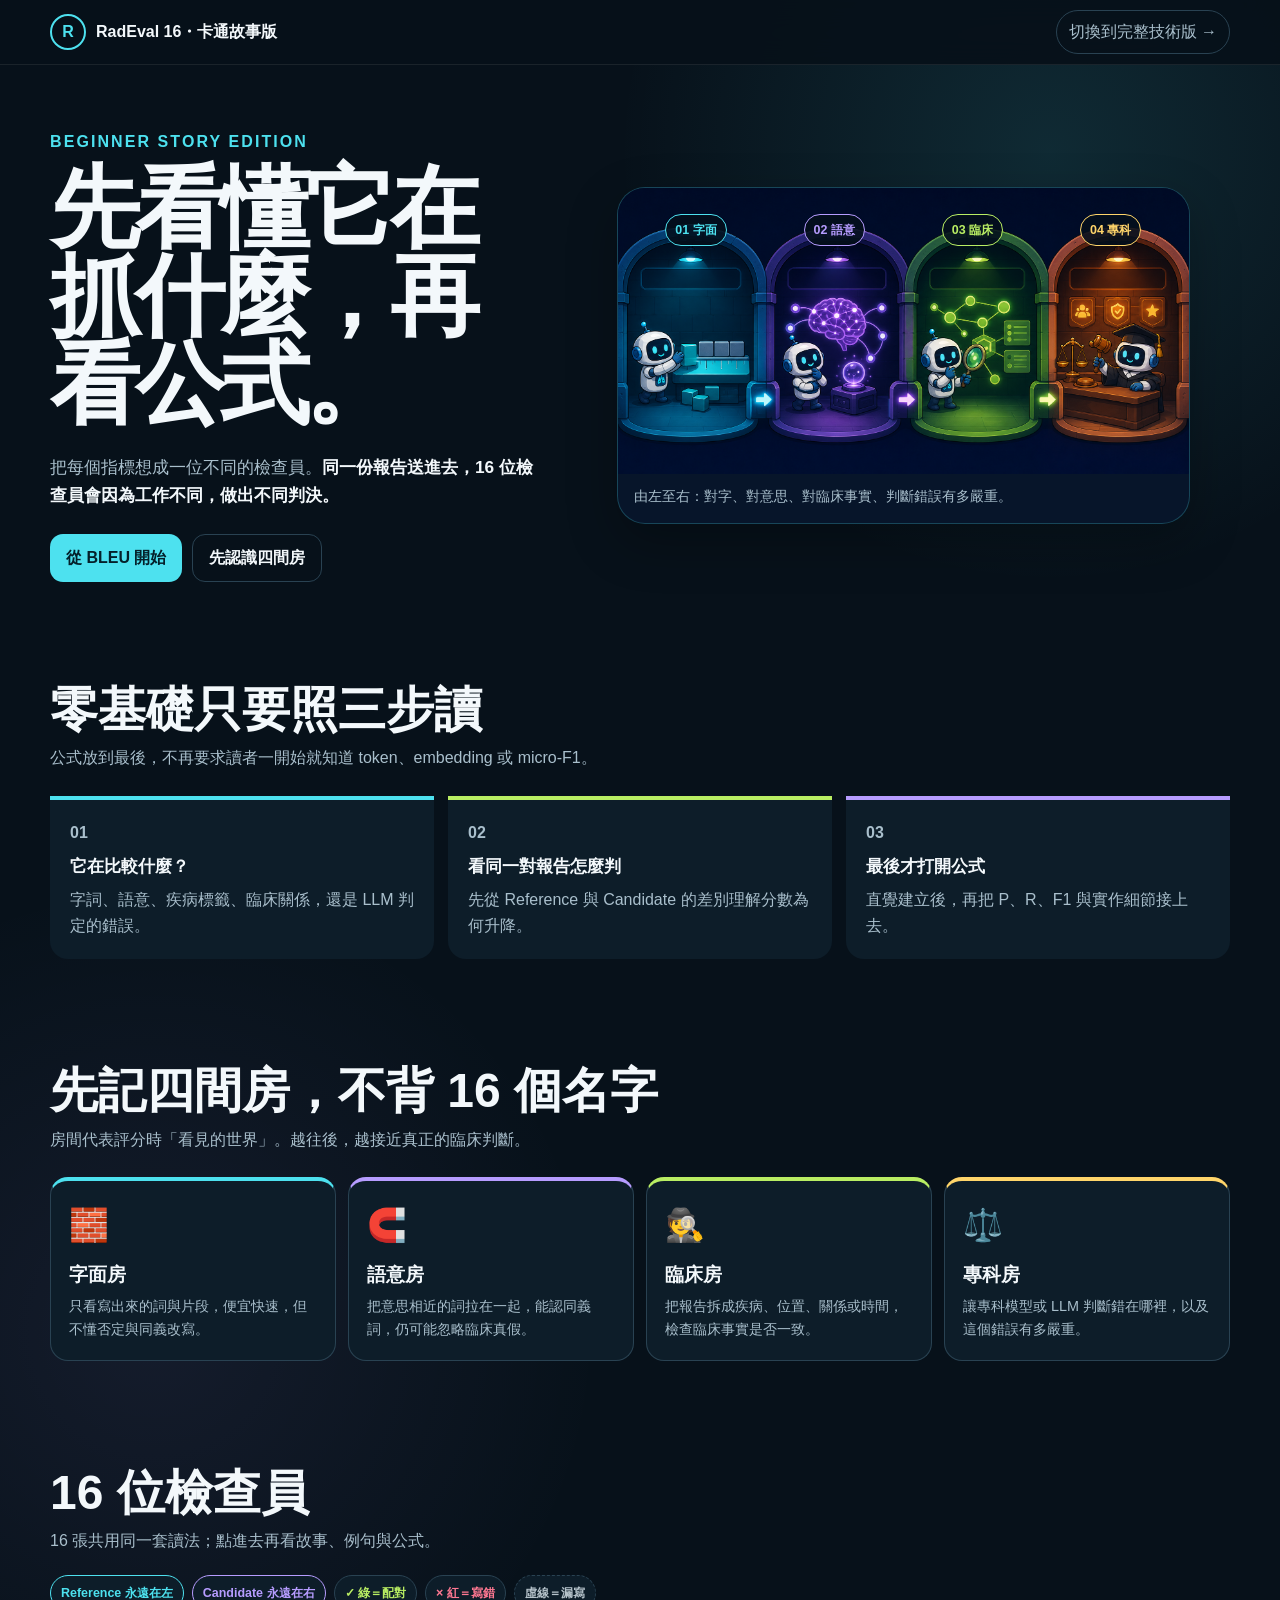
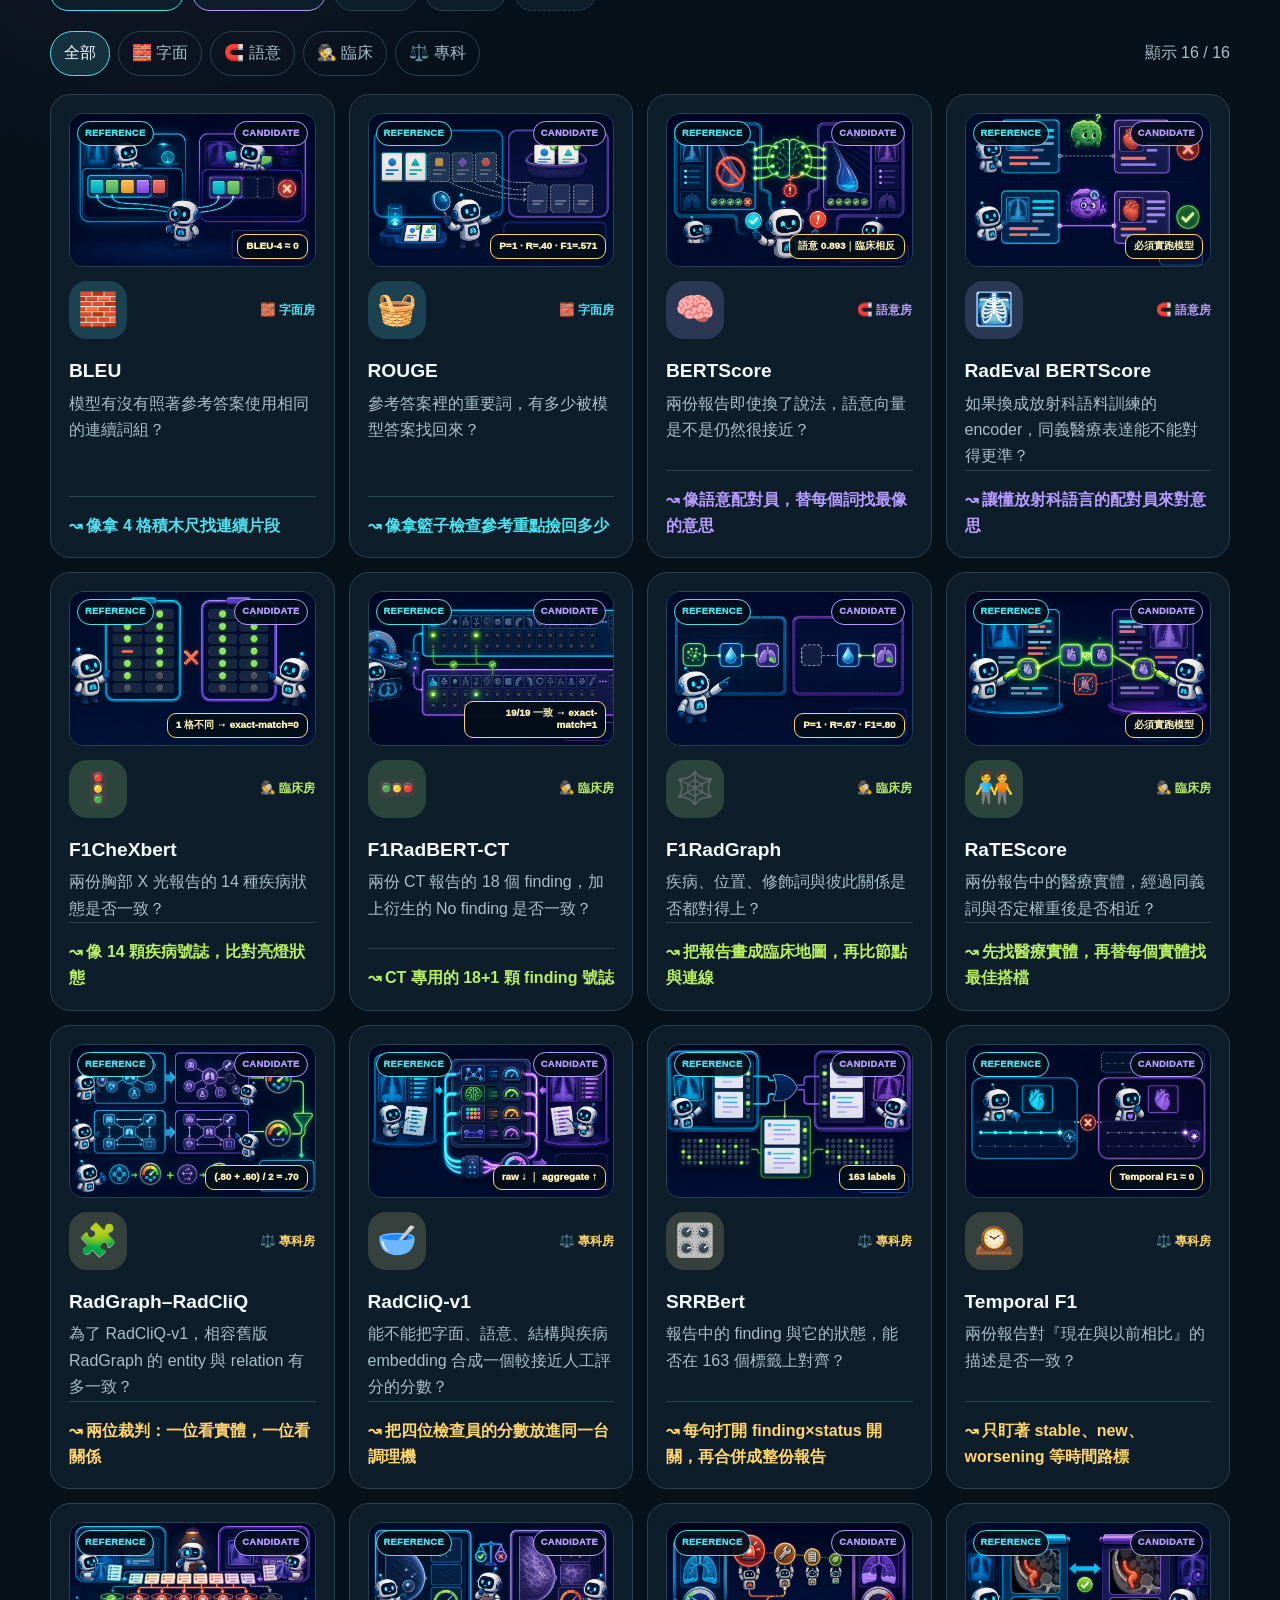
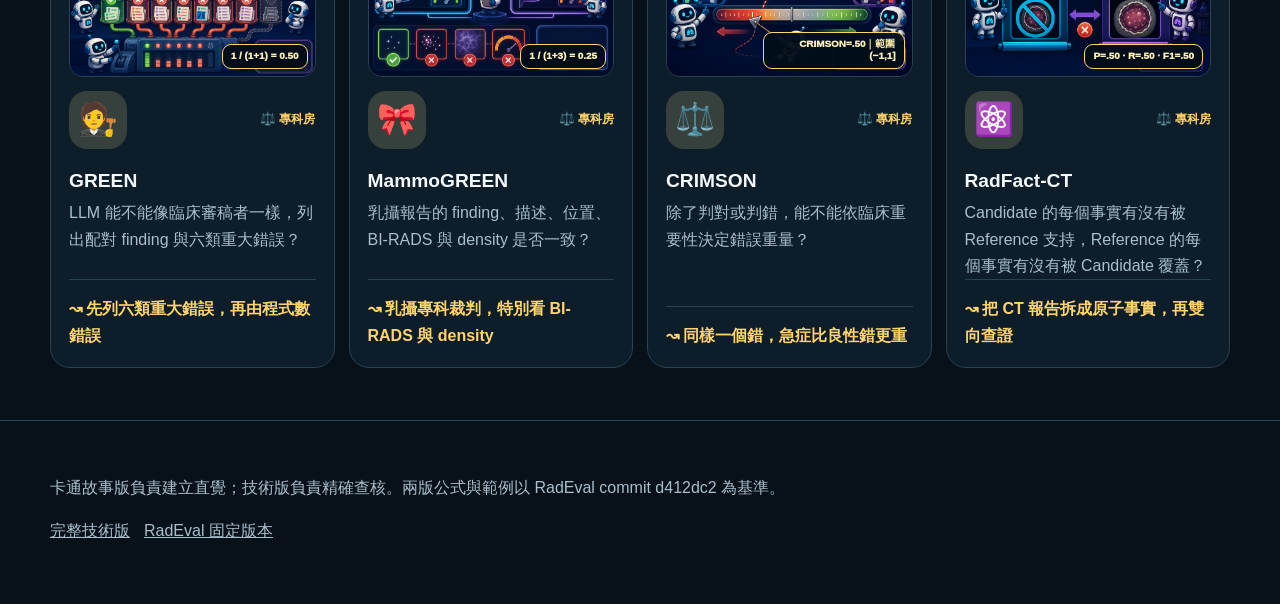
==== commit 3cd9033d: "Publish complete technical guide" ====
--- a/index.html
+++ b/index.html
@@ -570,7 +570,7 @@
   <header class="topbar">
     <div class="wrap">
       <div class="brand"><span class="brand-mark">R</span>RadEval 16・卡通故事版</div>
-      <a class="version-link" href="index.html">切換到完整技術版 →</a>
+      <a class="version-link" href="technical.html">切換到完整技術版 →</a>
     </div>
   </header>
 
@@ -645,7 +645,7 @@
       </div>
       <div class="metric-grid" id="metricGrid"></div>
       <div class="empty-state" id="emptyState">這個房間目前沒有指標。</div>
-      <noscript><div class="empty-state" style="display:block">此故事版需要 JavaScript 開啟 16 位檢查員。你仍可閱讀上方四間房，或使用 <a href="index.html">完整技術版</a>。</div></noscript>
+      <noscript><div class="empty-state" style="display:block">此故事版需要 JavaScript 開啟 16 位檢查員。你仍可閱讀上方四間房，或使用 <a href="technical.html">完整技術版</a>。</div></noscript>
     </section>
   </main>
 
@@ -692,7 +692,7 @@
             <a class="source-link" id="dialogSource" target="_blank" rel="noreferrer">查看固定版本原始碼 ↗</a>
           </div>
         </details>
-        <div class="dialog-footer">要查完整符號表、代入步驟與 caveat，請切換到 <a href="index.html">完整技術版</a>。</div>
+        <div class="dialog-footer">要查完整符號表、代入步驟與 caveat，請切換到 <a href="technical.html">完整技術版</a>。</div>
       </div>
     </div>
   </dialog>
@@ -700,7 +700,7 @@
   <footer>
     <div class="wrap">
       <p>卡通故事版負責建立直覺；技術版負責精確查核。兩版公式與範例以 RadEval commit d412dc2 為基準。</p>
-      <div class="footer-links"><a href="index.html">完整技術版</a><a href="https://github.com/jbdel/RadEval/tree/d412dc2da7df92f72d0b7128aee57b0237ec1b9a" target="_blank" rel="noreferrer">RadEval 固定版本</a></div>
+      <div class="footer-links"><a href="technical.html">完整技術版</a><a href="https://github.com/jbdel/RadEval/tree/d412dc2da7df92f72d0b7128aee57b0237ec1b9a" target="_blank" rel="noreferrer">RadEval 固定版本</a></div>
     </div>
   </footer>
 
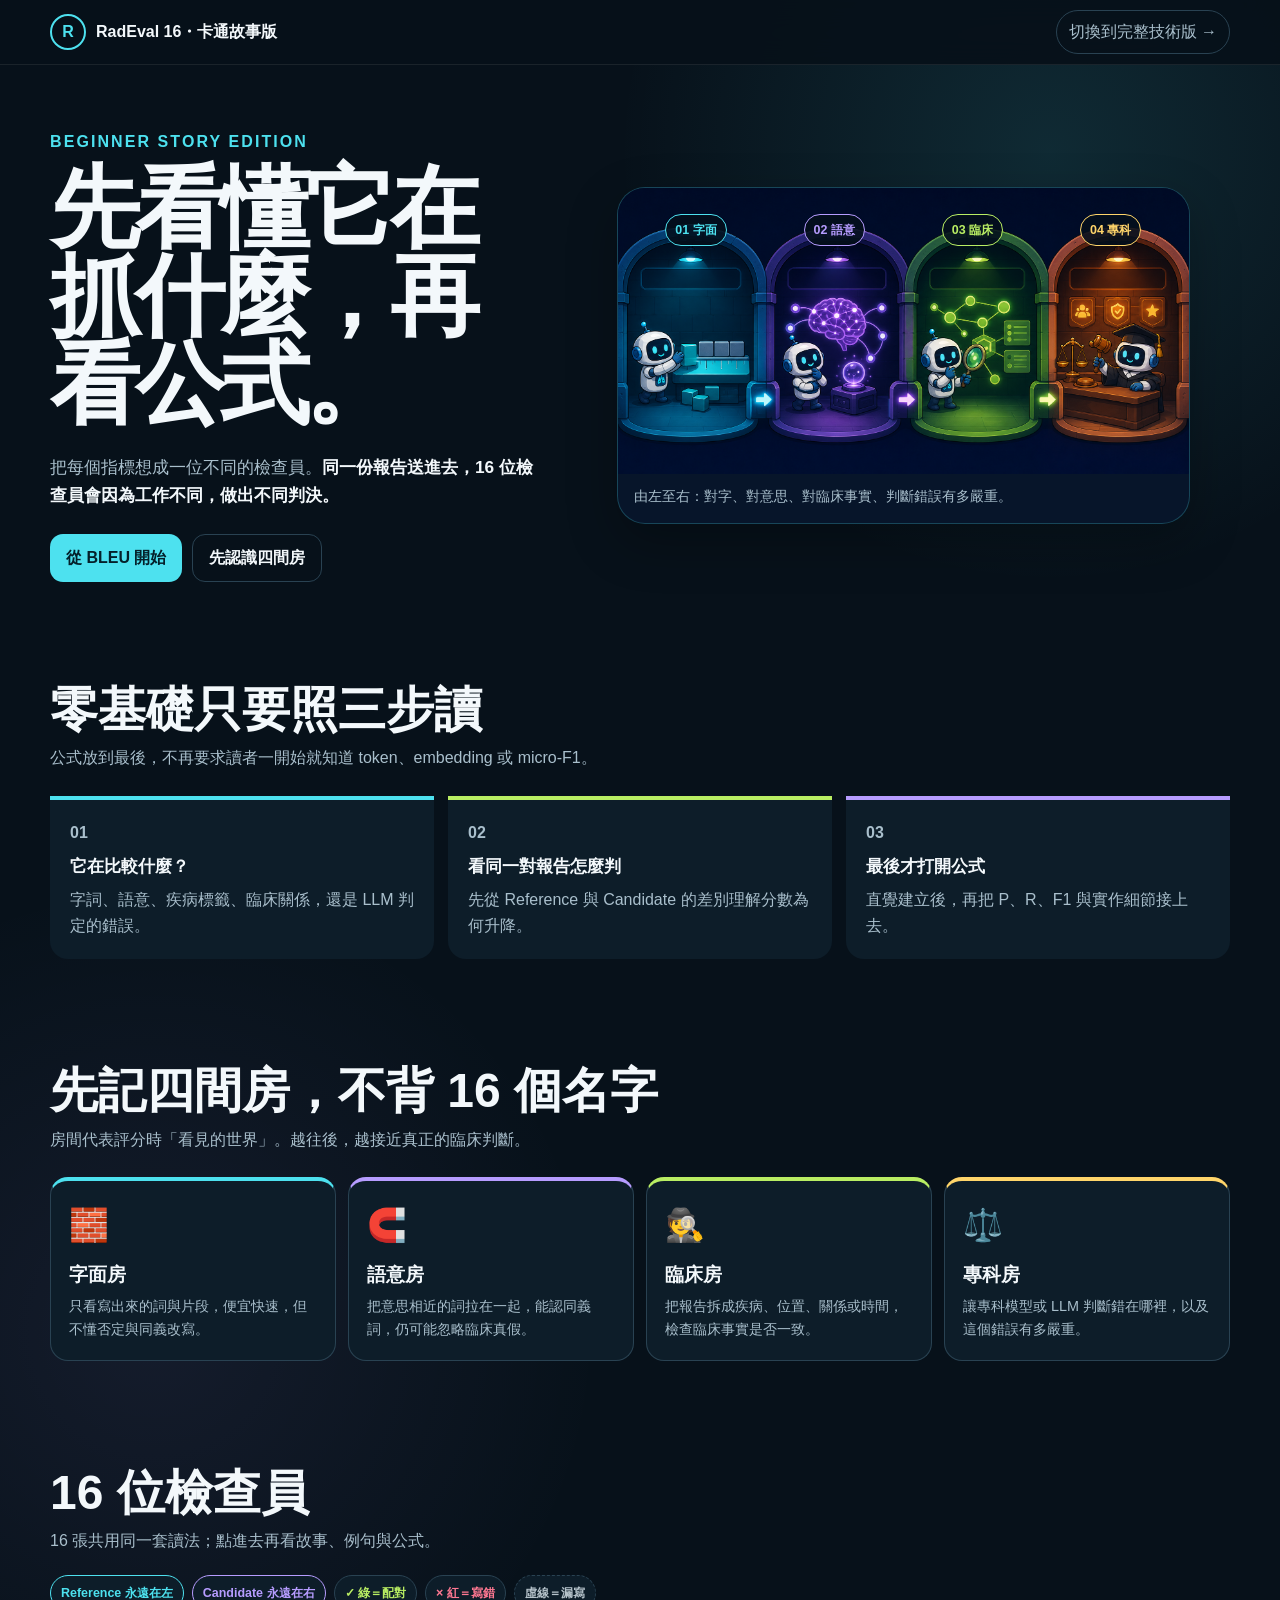
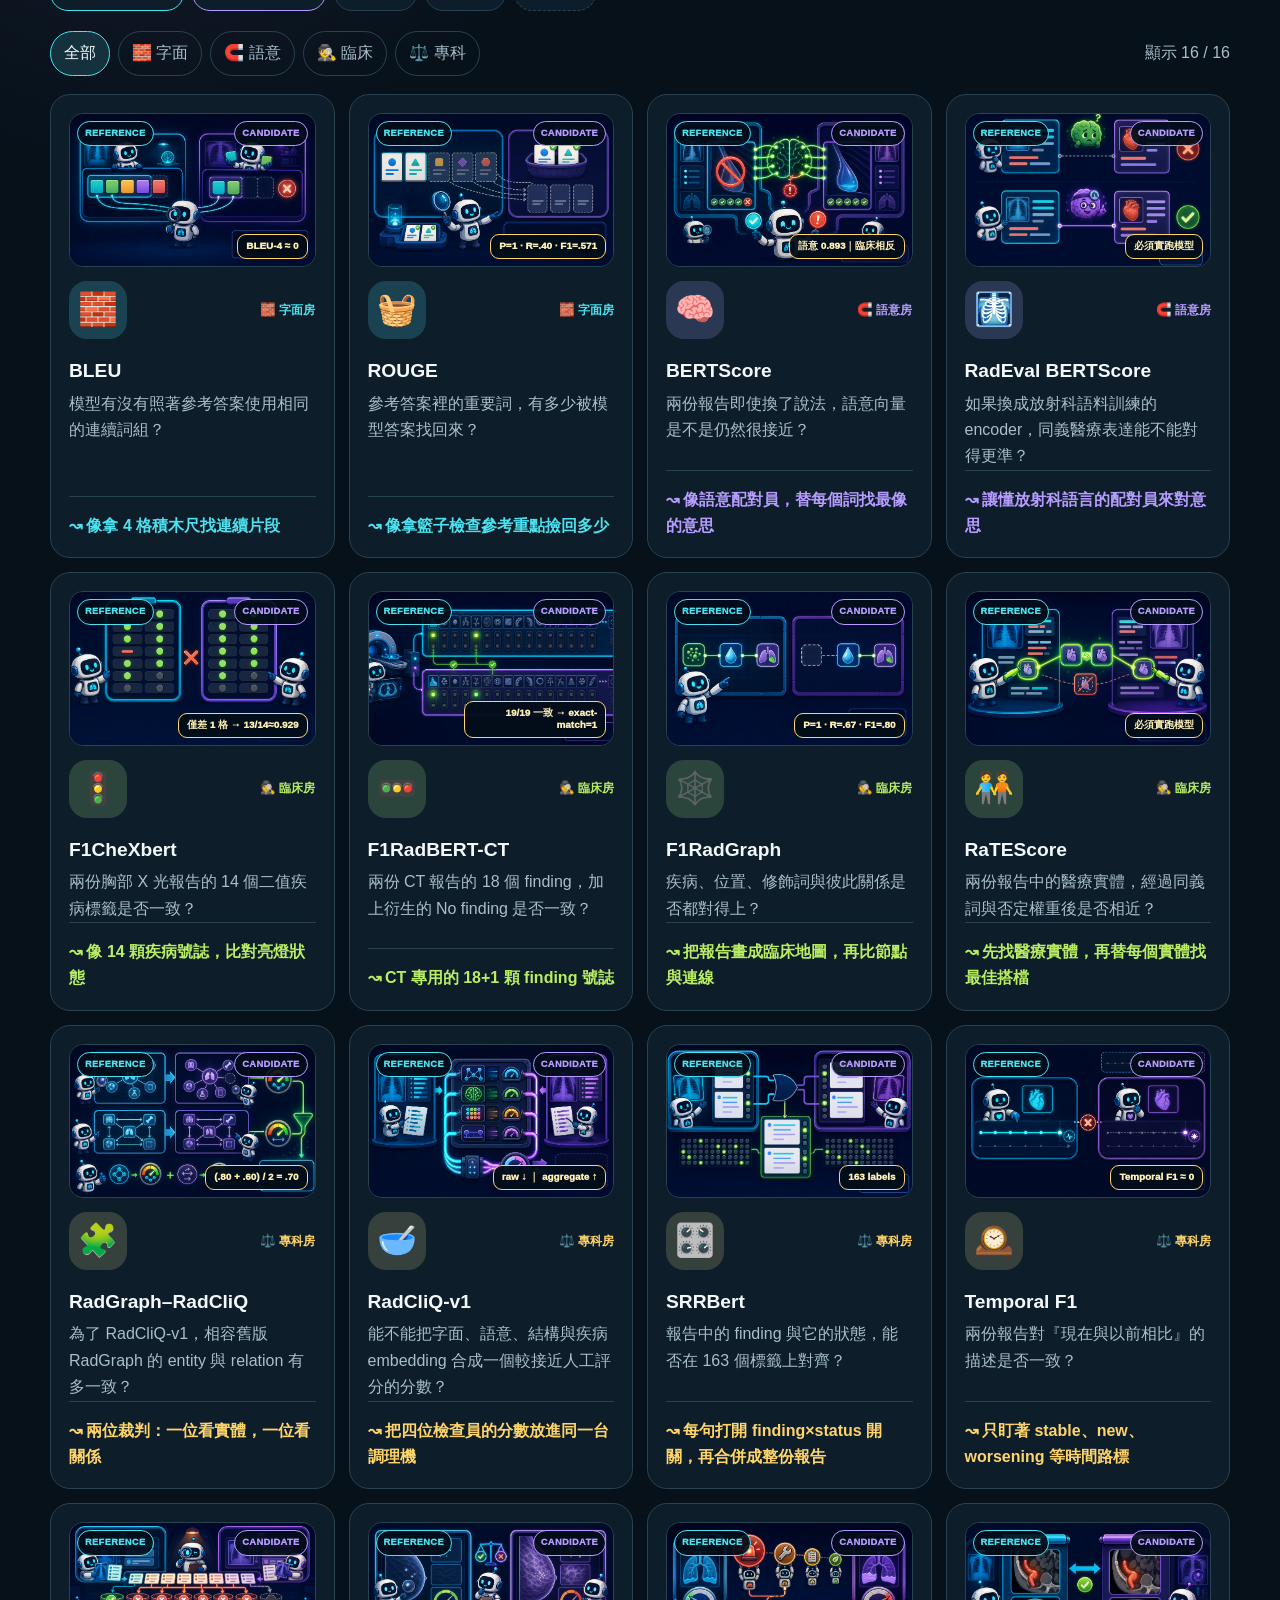
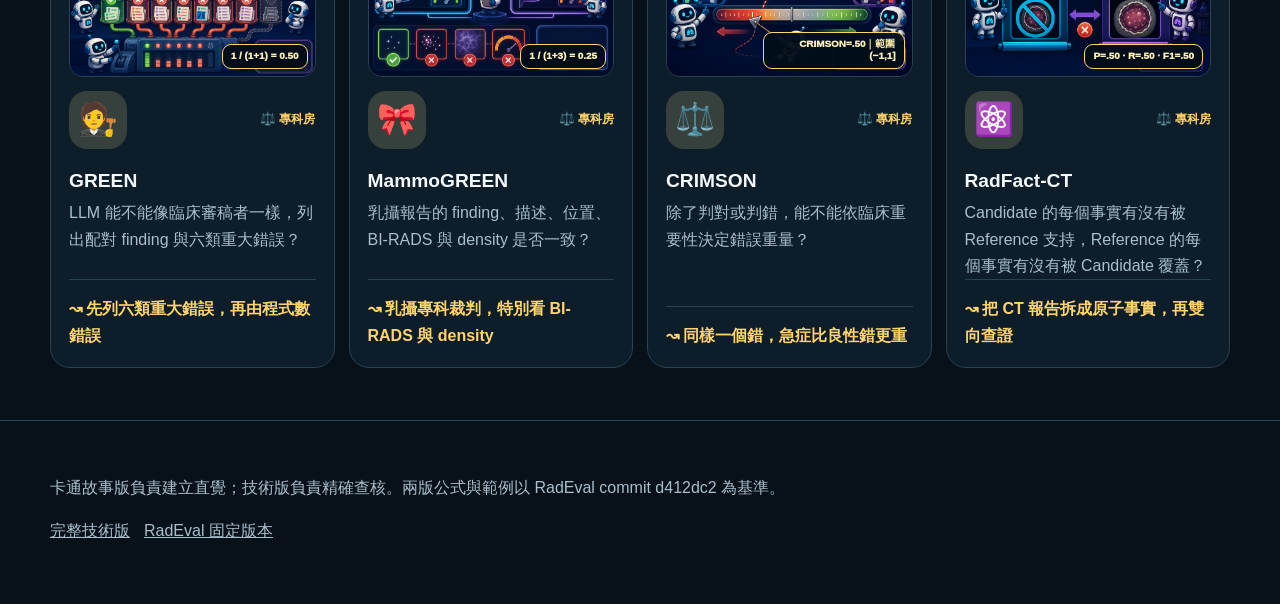
==== commit f10f656b: "Explain token edge cases and correct scoring details" ====
--- a/index.html
+++ b/index.html
@@ -692,7 +692,7 @@
             <a class="source-link" id="dialogSource" target="_blank" rel="noreferrer">查看固定版本原始碼 ↗</a>
           </div>
         </details>
-        <div class="dialog-footer">要查完整符號表、代入步驟與 caveat，請切換到 <a href="technical.html">完整技術版</a>。</div>
+        <div class="dialog-footer">想知道反義詞、標點、a／the 是否計分？請看 <a href="technical.html#tokenPrimer">8 組細節對照</a>；每個指標的 <a href="technical.html">完整技術版</a> 另有模型、Prompt 與專屬邊界規則。</div>
       </div>
     </div>
   </dialog>
@@ -730,8 +730,8 @@
         score: "必須實跑模型"
       },
       "f1chexbert": {
-        keyline: "14 states：陽性 ●｜陰性 −｜未提及 ○",
-        score: "1 格不同 → exact-match=0"
+        keyline: "14 binary labels：positive／uncertain=1，其餘=0",
+        score: "僅差 1 格 → 13/14≈0.929"
       },
       "f1radbert-ct": {
         keyline: "18 findings + 1 No finding = 19",
@@ -783,7 +783,7 @@
       "rouge": "Reference 有五張重點卡，Candidate 的籃子撿回兩張，另三張以灰色虛線表示漏寫。",
       "bertscore": "左側 Reference 否定積液、右側 Candidate 肯定積液；語意腦仍判為高度相似，但臨床相反。",
       "radeval-bertscore": "同一對醫療詞分別交給通用語意腦與放射科語意腦，專科模型連線更確定。",
-      "f1chexbert": "兩塊十四格疾病狀態板只有 Edema 一格不同，因此逐筆 exact-match 為零。",
+      "f1chexbert": "若十四個二值疾病標籤只有 Edema 一格不同，逐筆相同標籤比例為 13/14，約 0.929。",
       "f1radbert-ct": "CT 檢查員逐欄比較十八個 finding 與一個 No finding，共十九欄且兩側兩格亮起。",
       "radgraph": "RadGraph 檢查員比較兩張臨床關係地圖，找出模型漏掉的修飾關係。",
       "ratescore": "RaTEScore 先從不同文字中圈出醫療實體，再把同義的實體晶片配成一對。",
@@ -809,12 +809,12 @@
     }
 
     const metrics = [
-      { id:"bleu", name:"BLEU", room:"literal", character:"🧱", memory:"像拿 4 格積木尺找連續片段", question:"模型有沒有照著參考答案使用相同的連續詞組？", oneLine:"BLEU 不只找單字；BLEU-4 要找到連續 4 個詞組成的相同片段。", ref:"Mild cardiomegaly with small effusion.", cand:"Mild cardiomegaly.", verdict:"兩個單字都有命中，但 Candidate 只有 2 個詞，做不出任何 4-gram，所以 BLEU-4 接近 0。", steps:["把句子切成 token", "用 1～4 格滑動窗找相同片段", "候選太短時再加長度懲罰"], can:"快速檢查字面是否相近，適合便宜的 sanity check。", cannot:"不懂同義詞，也不懂一句話在臨床上是真是假。", formula:"BLEU₄ = BP × exp(¼ × Σ ln pₙ)", formulaNote:"pₙ 是 n-gram 修正精確率；這裡 H 無法形成 3-gram、4-gram，因此結果接近 0。", source:"radeval/metrics/bleu/bleu_scorer.py" },
-      { id:"rouge", name:"ROUGE", room:"literal", character:"🧺", memory:"像拿籃子檢查參考重點撿回多少", question:"參考答案裡的重要詞，有多少被模型答案找回來？", oneLine:"ROUGE 的直覺是『找回多少』，但 RadEval 實際輸出 precision 與 recall 合成的 F1。", ref:"Mild cardiomegaly with small effusion.", cand:"Mild cardiomegaly.", verdict:"Candidate 寫出的 2 詞都正確，所以 P=1；參考有 5 詞只找回 2 詞，所以 R=0.4，F1=0.571。", steps:["數 Candidate 寫出的詞有多少命中", "數 Reference 的詞有多少被找回", "把 P 與 R 合成 F1"], can:"看出內容遺漏，ROUGE-L 還能比較最長共同序列。", cannot:"只會數字面重疊，仍不懂否定、位置或臨床重要性。", formula:"P=2/2=1，R=2/5=0.4，F1=2PR/(P+R)=0.571", formulaNote:"RadEval adapter 讀取 rouge_score 的 fmeasure，而不是只回傳 recall。", source:"radeval/metrics/rouge/adapter.py" },
+      { id:"bleu", name:"BLEU", room:"literal", character:"🧱", memory:"像拿 4 格積木尺找連續片段", question:"模型有沒有照著參考答案使用相同的連續詞組？", oneLine:"BLEU-4 結合 1～4-gram；高階片段必須連續相同。", ref:"mild cardiomegaly with small effusion", cand:"mild cardiomegaly", verdict:"本例直接輸入小寫且無句點的字串，兩詞都有命中；Candidate 做不出 4-gram，所以 BLEU-4 接近 0。", steps:["只按空白切成 token", "用 1～4 格滑動窗找相同片段", "候選太短時再加長度懲罰"], can:"快速檢查字面是否相近，適合便宜的 sanity check。", cannot:"不懂同義詞或反義詞；a／the、標點與大小寫不會自動忽略。", formula:"BLEU₄ = BP × exp(¼ × Σ ln pₙ)", formulaNote:"pₙ 是 n-gram 修正精確率。本例省略句點是輸入選擇，不是套件去標點；cardiomegaly. 與 cardiomegaly 在此版本不相同。", source:"radeval/metrics/bleu/bleu_scorer.py" },
+      { id:"rouge", name:"ROUGE", room:"literal", character:"🧺", memory:"像拿籃子檢查參考重點撿回多少", question:"參考答案裡的重要詞，有多少被模型答案找回來？", oneLine:"ROUGE 的直覺是『找回多少』，但 RadEval 實際輸出 precision 與 recall 合成的 F1。", ref:"mild cardiomegaly with small effusion", cand:"mild cardiomegaly", verdict:"Candidate 寫出的 2 詞都正確，所以 P=1；參考有 5 詞只找回 2 詞，所以 R=0.4，F1=0.571。", steps:["數 Candidate 寫出的詞有多少命中", "數 Reference 的詞有多少被找回", "把 P 與 R 合成 F1"], can:"看出內容遺漏，ROUGE-L 還能比較最長共同序列。", cannot:"只會數字面重疊，仍不懂否定、位置或臨床重要性。", formula:"P=2/2=1，R=2/5=0.4，F1=2PR/(P+R)=0.571", formulaNote:"RadEval adapter 讀取 rouge_score 的 fmeasure，而不是只回傳 recall。", source:"radeval/metrics/rouge/adapter.py" },
       { id:"bertscore", name:"BERTScore", room:"semantic", character:"🧠", memory:"像語意配對員，替每個詞找最像的意思", question:"兩份報告即使換了說法，語意向量是不是仍然很接近？", oneLine:"BERTScore 會認同義改寫；但『No effusion』與『Effusion』也可能因大多數詞相同而高分。", ref:"No pleural effusion.", cand:"Pleural effusion.", verdict:"語意模型看到 pleural 與 effusion 高度相近，官方 benchmark 可得 0.893；但否定被拿掉，臨床判斷完全相反。", steps:["把 token 轉成上下文向量", "每個 token 找最相近的對手", "把雙向相似度合成 F1"], can:"抓到同義詞、改寫與相近表達。", cannot:"高語意相似不等於臨床正確，否定詞是最大陷阱。", formula:"P=meanₕ maxᵣ cos(h,r)，R=meanᵣ maxₕ cos(r,h)，F1=2PR/(P+R)", formulaNote:"RadEval 使用 distilbert-base-uncased 第 5 層並平均逐筆 F1。", source:"radeval/metrics/bertscore/adapter.py" },
       { id:"radeval-bertscore", name:"RadEval BERTScore", room:"semantic", character:"🩻", memory:"讓懂放射科語言的配對員來對意思", question:"如果換成放射科語料訓練的 encoder，同義醫療表達能不能對得更準？", oneLine:"做法仍像 BERTScore，只是換成更熟悉放射科詞彙的 ModernBERT。", ref:"Enlarged cardiac silhouette.", cand:"Cardiomegaly.", verdict:"領域模型較有機會把 enlarged cardiac silhouette 與 cardiomegaly 對齊；實際數值必須真的跑模型。", steps:["用 RadEvalModernBERT 編碼", "替 token 做最佳語意配對", "以 P、R 合成 F1"], can:"比一般語言模型更熟悉放射科同義表達。", cannot:"仍是相似度模型，不保證能推理否定、時間與嚴重度。", formula:"s(h,r)=cos(ΦRad(h),ΦRad(r))；F1=2PR/(P+R)", formulaNote:"原始碼使用 IAMJB/RadEvalModernBERT、num_layers=22，且不做 baseline rescaling。", source:"radeval/metrics/radevalbertscore/adapter.py" },
-      { id:"f1chexbert", name:"F1CheXbert", room:"clinical", character:"🚦", memory:"像 14 顆疾病號誌，比對亮燈狀態", question:"兩份胸部 X 光報告的 14 種疾病狀態是否一致？", oneLine:"先把自由文字轉成 14 個疾病狀態，再比較 positive、negative、uncertain 或未提及。", ref:"Mild cardiomegaly. No pulmonary edema.", cand:"Mild cardiomegaly. Pulmonary edema.", verdict:"Cardiomegaly 狀態一致；Edema 從 Reference 的陰性變成 Candidate 的陽性。只要 14 格中有 1 格不同，逐筆 exact-match accuracy 就是 0。", steps:["CheXbert 讀兩份報告", "各自產生 14 格狀態表", "跨資料集彙總 F1 或逐筆看全格一致"], can:"把疾病名稱與否定轉成結構化標籤。", cannot:"14 類以外的細節、位置與關係不在它的世界裡。", formula:"F1ℓ=2TPℓ/(2TPℓ+FPℓ+FNℓ)", formulaNote:"這個單筆教學例的 exact-match=0；aggregate 的 micro、macro、weighted F1 必須在整個資料集上計算。", source:"radeval/metrics/f1chexbert/adapter.py" },
-      { id:"f1radbert-ct", name:"F1RadBERT-CT", room:"clinical", character:"🚥", memory:"CT 專用的 18+1 顆 finding 號誌", question:"兩份 CT 報告的 18 個 finding，加上衍生的 No finding 是否一致？", oneLine:"它把 CT 文字轉成 19 欄二值表，再逐欄比較。", ref:"Small pleural effusion with adjacent atelectasis.", cand:"Pleural effusion and atelectasis.", verdict:"Pleural effusion 與 Atelectasis 兩格亮起；19 欄全部相同時，逐筆 exact-match accuracy=1。", steps:["RadBERT-CT 輸出 18 個機率", "以 0.5 門檻二值化", "再加入 No finding，形成 19 欄"], can:"適合 CT finding 的結構化一致性。", cannot:"標籤表之外的描述與細緻屬性可能被壓扁。", formula:"ŷᵢℓ=1[pᵢℓ≥0.5]；F1=2TP/(2TP+FP+FN)", formulaNote:"模型有 18 findings；評估矩陣另加 No finding，因此實際是 19 欄。", source:"radeval/metrics/f1Radbert_ct/f1Radbert_ct.py" },
+      { id:"f1chexbert", name:"F1CheXbert", room:"clinical", character:"🚦", memory:"像 14 顆疾病號誌，比對亮燈狀態", question:"兩份胸部 X 光報告的 14 個二值疾病標籤是否一致？", oneLine:"先分類，再把 positive／uncertain 合為 1、negative／未提及合為 0；不是完整四態比較。", ref:"Mild cardiomegaly. No pulmonary edema.", cand:"Mild cardiomegaly. Pulmonary edema.", verdict:"教學條件：若只有 Edema 一格由 0 變成 1，其餘相同，sample_acc_all=13/14≈0.929；5 類版本為 4/5=0.8，不是錯一格就歸零。", steps:["CheXbert 讀兩份報告", "14 格狀態再轉成二值標籤", "跨資料集 F1 或逐筆相同標籤比例"], can:"把疾病名稱與否定轉成結構化標籤。", cannot:"14 類外的細節與關係不保留；二值化也合併了部分不同狀態。", formula:"sample_acc_all=相同二值標籤數/14", formulaNote:"這是給定『只有 Edema 不同』後的算式，不是模型實測。adapter 的 per_sample 取逐欄 mean；aggregate 的 micro／macro／weighted F1 另算。", source:"radeval/metrics/_chexbert_base.py" },
+      { id:"f1radbert-ct", name:"F1RadBERT-CT", room:"clinical", character:"🚥", memory:"CT 專用的 18+1 顆 finding 號誌", question:"兩份 CT 報告的 18 個 finding，加上衍生的 No finding 是否一致？", oneLine:"它把 CT 文字轉成 19 欄二值表，再逐欄比較。", ref:"Small pleural effusion with adjacent atelectasis.", cand:"Pleural effusion and atelectasis.", verdict:"Pleural effusion 與 Atelectasis 兩格亮起；19 欄全部相同時，逐筆 exact-match accuracy=1。", steps:["RadBERT-CT 輸出 18 個機率", "以 0.5 門檻二值化", "再加入 No finding，形成 19 欄"], can:"適合 CT finding 的結構化一致性。", cannot:"標籤表之外的描述與細緻屬性可能被壓扁。", formula:"ŷᵢℓ=1[pᵢℓ>0.5]；F1=2TP/(2TP+FP+FN)", formulaNote:"模型有 18 findings；評估矩陣另加 No finding，因此實際是 19 欄。", source:"radeval/metrics/f1Radbert_ct/f1Radbert_ct.py" },
       { id:"radgraph", name:"F1RadGraph", room:"clinical", character:"🕸️", memory:"把報告畫成臨床地圖，再比節點與連線", question:"疾病、位置、修飾詞與彼此關係是否都對得上？", oneLine:"RadGraph 不只看『有沒有 effusion』，還能看 small、left 與 located_at 等關係。", ref:"Small left pleural effusion.", cand:"Left pleural effusion.", verdict:"Candidate 保留 left 與 pleural effusion，卻漏掉 small；simple tuple 的教學例可得 P=1、R=2/3、F1=0.8。", steps:["抽出臨床 entity", "把修飾與位置連成 relation", "依 simple、partial、complete 三種嚴格度比集合"], can:"同時檢查 finding、位置、修飾與關係。", cannot:"分數依賴 RadGraph-XL 抽取是否正確；空 entity 會直接得到 0。", formula:"P=|SH∩SR|/|SH|，R=|SH∩SR|/|SR|，F1=2PR/(P+R)", formulaNote:"Complete 等級還要求 relation type 與 target tokens 一致。", source:"radeval/metrics/radgraph/_vendor/rewards.py" },
       { id:"ratescore", name:"RaTEScore", room:"clinical", character:"🧑‍🤝‍🧑", memory:"先找醫療實體，再替每個實體找最佳搭檔", question:"兩份報告中的醫療實體，經過同義詞與否定權重後是否相近？", oneLine:"它先做 NER，再用 BioLORD embedding 替實體找最佳配對。", ref:"Cardiomegaly is present.", cand:"The heart is enlarged.", verdict:"cardiomegaly 與 enlarged heart 可被配成一對；真正分數還會乘上 entity type affinity 與否定權重。", steps:["抽出醫療實體與類型", "用 embedding 找最佳對手", "雙向算分後做 harmonic mean"], can:"能容忍醫療實體的同義改寫。", cannot:"任一側完全抽不到實體時，實作特判為 0.5，解讀要小心。", formula:"RaTE=2×S(R,H)×S(H,R)/(S(R,H)+S(H,R))", formulaNote:"S 還包含 entity type affinity、否定權重與 cosine similarity。", source:"radeval/metrics/RaTEScore/scorer.py" },
       { id:"radgraph-radcliq", name:"RadGraph–RadCliQ", room:"specialist", character:"🧩", memory:"兩位裁判：一位看實體，一位看關係", question:"為了 RadCliQ-v1，相容舊版 RadGraph 的 entity 與 relation 有多一致？", oneLine:"它刻意使用原始 radgraph 模型，分別算 entity F1 與 relation F1，再取平均。", ref:"Small left pleural effusion.", cand:"Left pleural effusion.", verdict:"若 entity F1=0.80、relation F1=0.60，教學示意 pair score=(0.80+0.60)/2=0.70。", steps:["抽出 entity 集合", "抽出 relation 集合", "兩個 F1 平均成 pair score"], can:"提供 RadCliQ-v1 所需、版本相容的 RadGraph 子分數。", cannot:"不要和使用 RadGraph-XL、輸出三種等級的 F1RadGraph 混用。", formula:"sᵢ=(F1Entity,i+F1Relation,i)/2", formulaNote:"上面的 0.70 是示意數字；真值取決於原始 radgraph 的抽取結果。", source:"radeval/metrics/radgraph_radcliq/radgraph_radcliq.py" },
@@ -832,7 +832,7 @@
       if (metric.id === "rouge") return `<div class="cartoon-judge"><div class="judge-face">🧺</div><div class="judge-note">籃子撿回 <strong>mild、cardiomegaly</strong>；with、small、effusion 留在地上。</div></div><div class="score-row" style="margin-top:14px"><div class="score-box"><strong>P 1.00</strong>寫出的都對</div><div class="score-box"><strong>R 0.40</strong>找回 2/5</div><div class="score-box"><strong>F1 .571</strong>RadEval 回傳</div></div>`;
       if (metric.id === "bertscore") return `<div class="cartoon-judge"><div class="judge-face">🧠</div><div class="judge-note"><strong>No</strong> pleural effusion ⇄ pleural effusion<br>大部分詞的語意很像，但一個否定詞讓臨床意思翻轉。</div></div><div class="verdict" style="background:rgba(255,120,146,.13);color:#ffd7df">⚠️ 0.893 是誤導性高分，不是臨床正確。</div>`;
       if (metric.id === "radeval-bertscore") return `<div class="visual-title">同一套最佳配對方法，差別在 encoder</div><div class="score-row"><div class="score-box"><strong>通用 BERT</strong>一般語料</div><span class="flow-arrow">vs</span><div class="score-box"><strong>RadEvalModernBERT</strong>放射科語料</div></div><div class="window-line">Enlarged cardiac silhouette ⇄ Cardiomegaly；實際分數必須真的跑模型。</div>`;
-      if (metric.id === "f1chexbert") return `<div class="visual-title">文字報告 → 14 格疾病狀態板；這裡放大其中 3 格</div><div class="flow-row"><span class="flow-node">Reference</span><span class="label-chip on">Cardiomegaly +</span><span class="label-chip off">Edema −</span><span class="label-chip off">Effusion ∅</span></div><div class="flow-row" style="margin-top:8px"><span class="flow-node">Candidate</span><span class="label-chip on">Cardiomegaly +</span><span class="label-chip bad">Edema +</span><span class="label-chip off">Effusion ∅</span></div><div class="too-short">× Edema 這 1 格不同 → per-sample exact-match = 0</div>`;
+      if (metric.id === "f1chexbert") return `<div class="visual-title">模型狀態需二值化後計分；這裡放大其中 3 格</div><div class="flow-row"><span class="flow-node">Reference</span><span class="label-chip on">Cardiomegaly 1</span><span class="label-chip off">Edema 0</span><span class="label-chip off">Effusion 0</span></div><div class="flow-row" style="margin-top:8px"><span class="flow-node">Candidate</span><span class="label-chip on">Cardiomegaly 1</span><span class="label-chip bad">Edema 1</span><span class="label-chip off">Effusion 0</span></div><div class="too-short">若只有 Edema 這 1 格不同 → sample_acc_all = 13/14 ≈ 0.929</div>`;
       if (metric.id === "f1radbert-ct") return `<div class="visual-title">CT 報告 → 18 findings + 1 個 No finding</div><div class="flow-row"><span class="flow-node">📄 CT</span><span class="flow-arrow">→</span><span class="flow-node">🤖 RadBERT-CT</span><span class="flow-arrow">→</span><span class="label-chip on">Pleural effusion +</span><span class="label-chip on">Atelectasis +</span><span class="label-chip off">No finding 0</span><span class="label-chip off">其餘 16 格 0</span></div>`;
       if (metric.id === "srrbert") return `<div class="visual-title">逐句分類，再用 OR 合成 163 格報告開關</div><div class="flow-row"><span class="flow-node">Stable cardiomegaly</span><span class="label-chip on">Cardiomegaly · stable</span><span class="flow-node">No consolidation</span><span class="label-chip off">Consolidation · negative</span><span class="flow-arrow">→ OR →</span><span class="flow-node">report-level 163 labels</span></div>`;
       if (metric.id === "radgraph") return `<div class="visual-title">Reference 與 Candidate 是兩張關係圖</div><div class="flow-row"><span class="flow-node">Reference</span><span class="flow-node">small</span><span class="flow-arrow">modifies →</span><span class="flow-node">effusion</span><span class="flow-arrow">located_at →</span><span class="flow-node">left</span></div><div class="flow-row" style="margin-top:8px"><span class="flow-node">Candidate</span><span class="label-chip off" style="border:1px dashed #aab7bf">small 漏寫</span><span class="flow-node">effusion</span><span class="flow-arrow">located_at →</span><span class="flow-node">left</span></div>`;
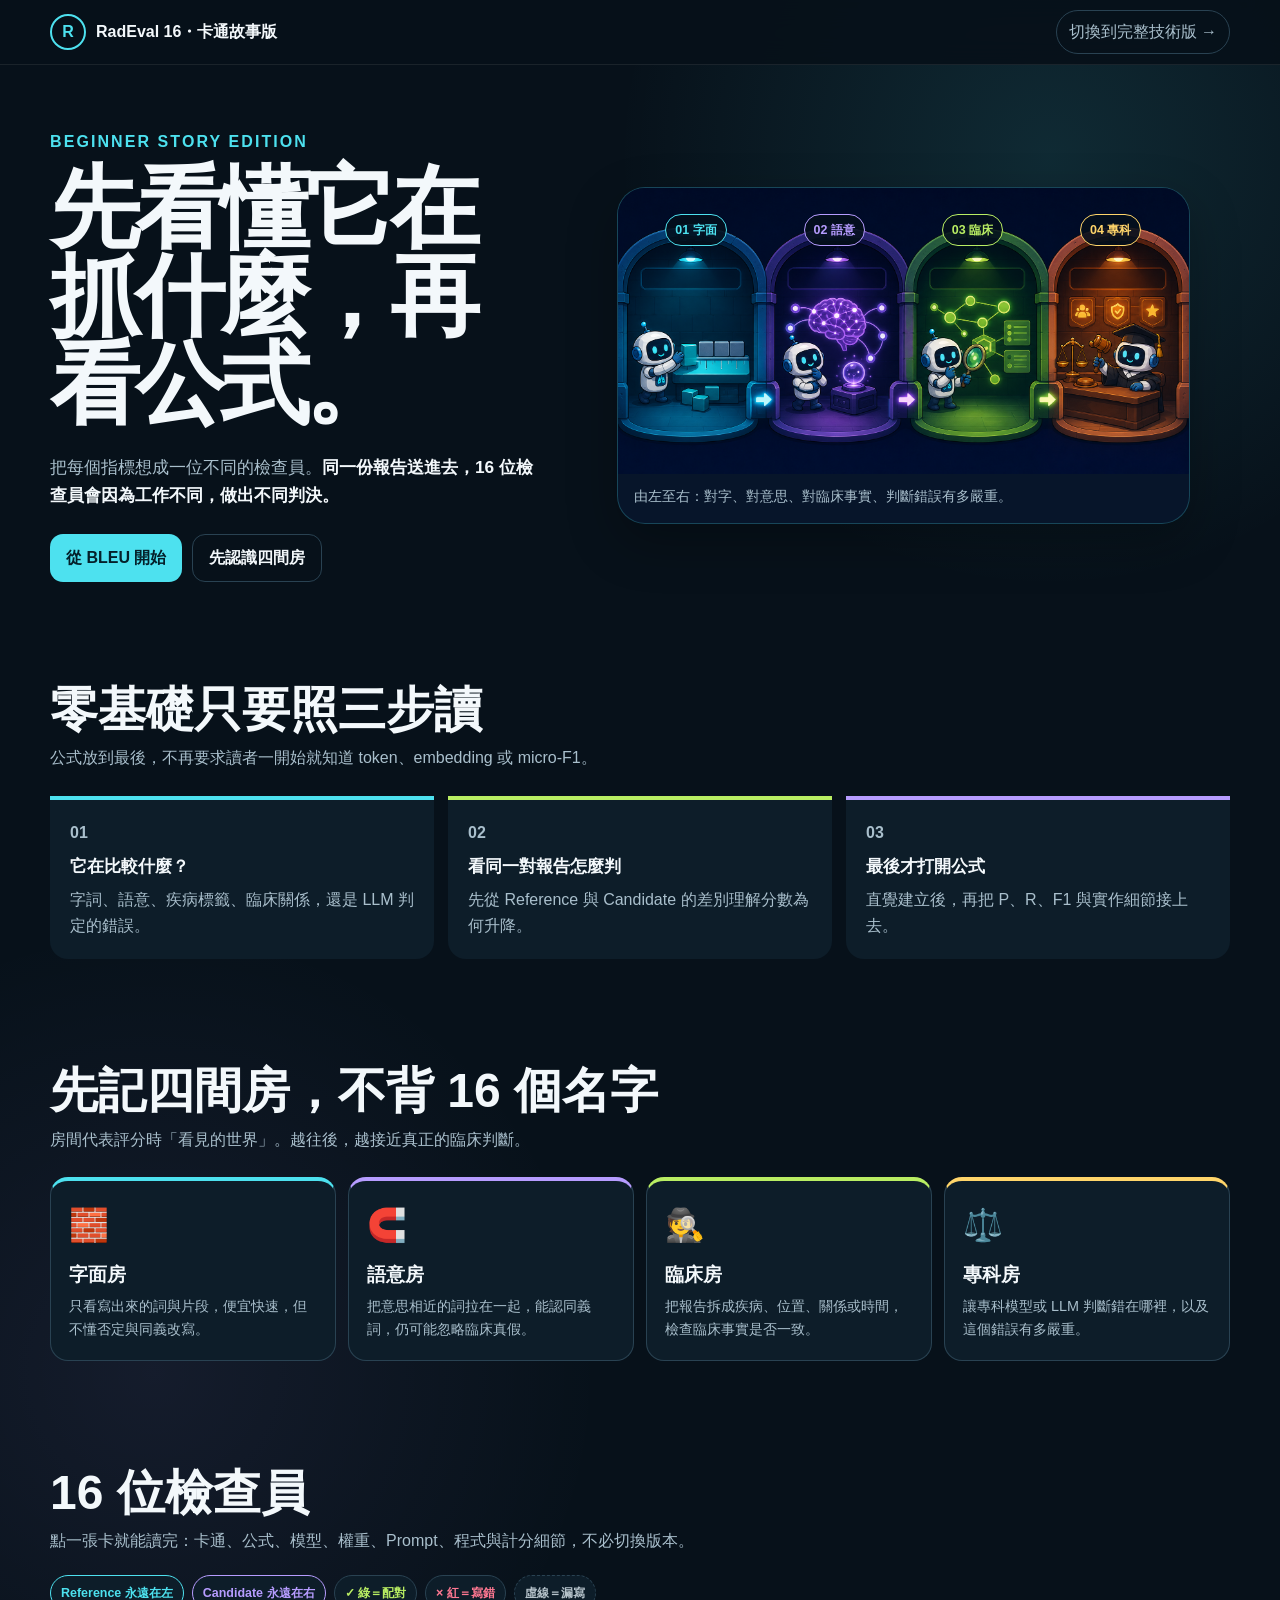
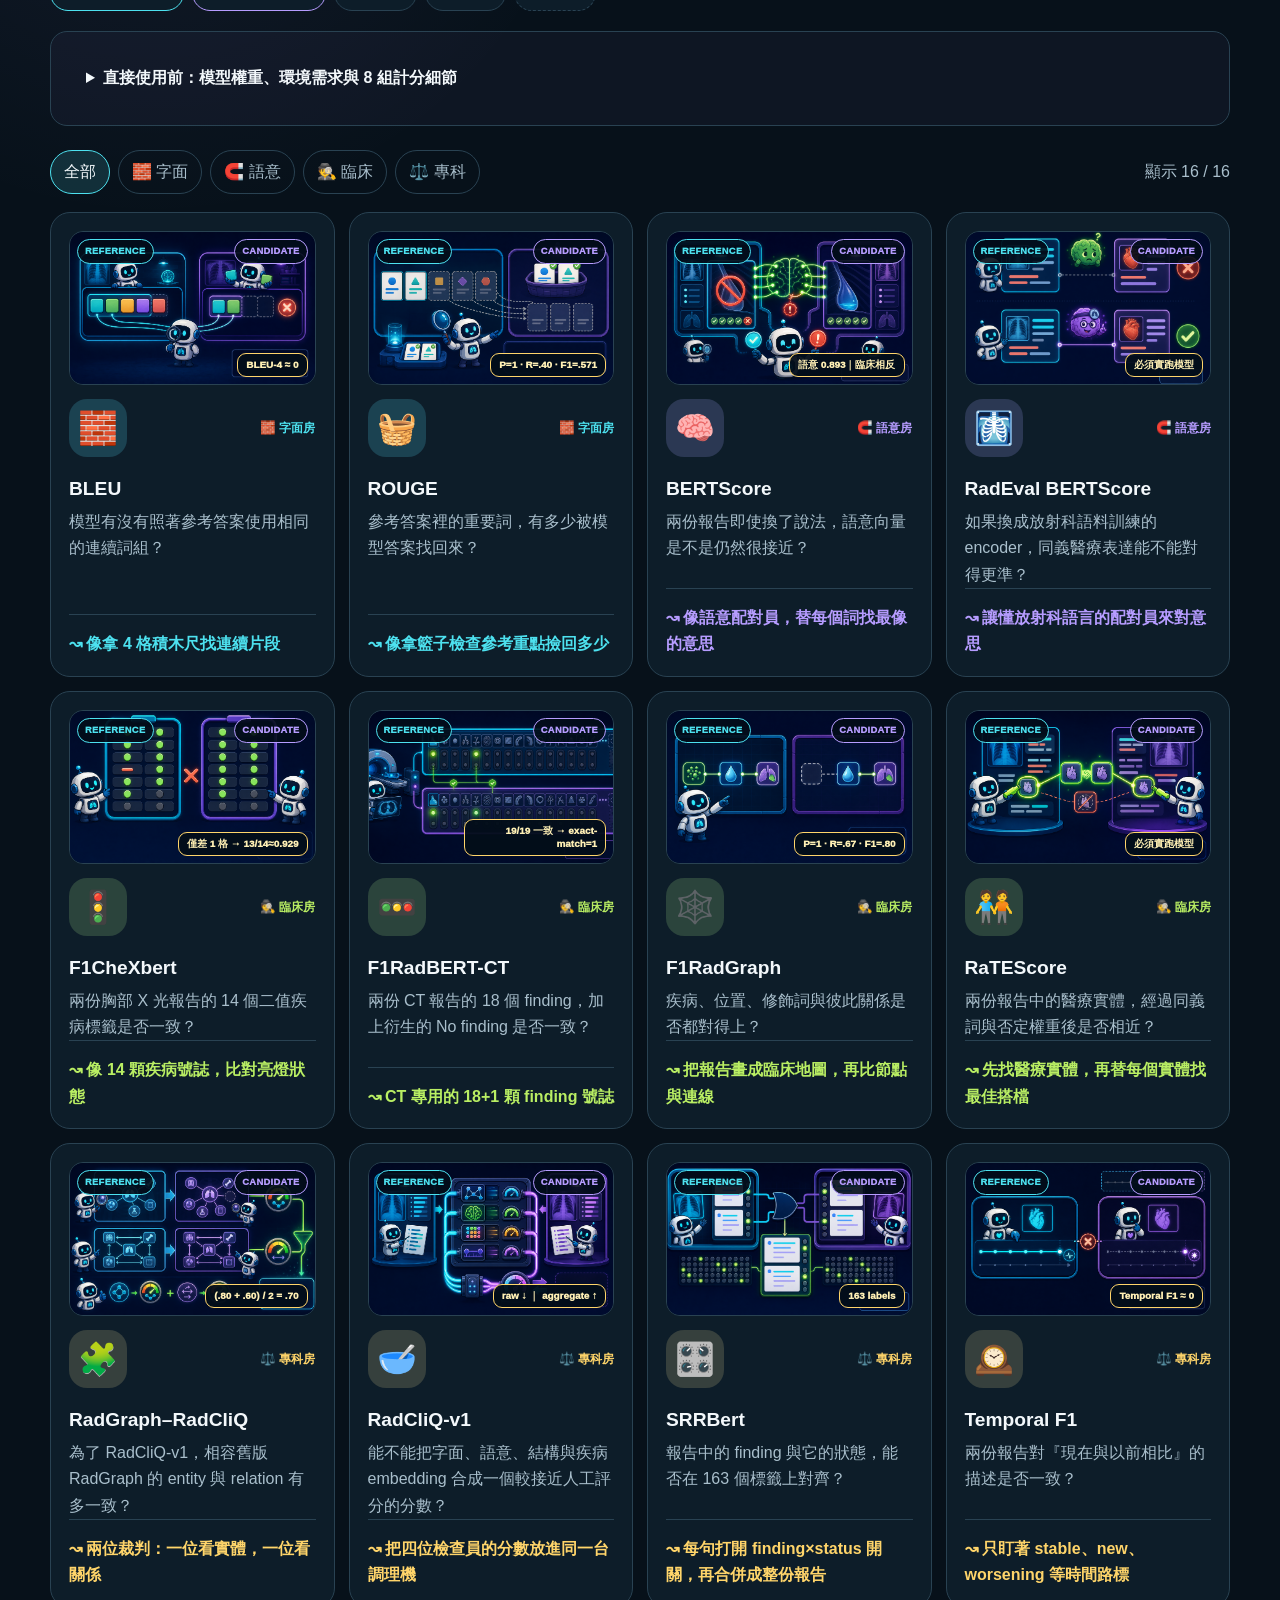
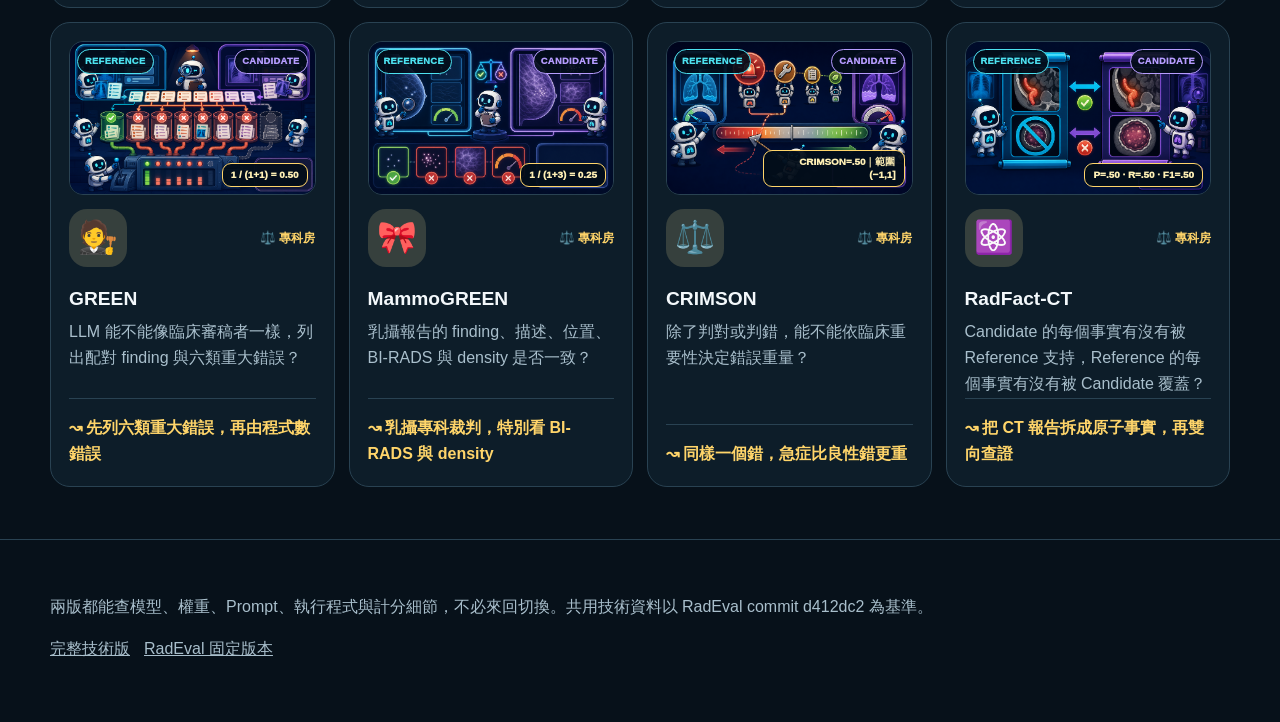
==== commit 253a5b81: "Share practical metric details across both guide editions" ====
--- a/index.html
+++ b/index.html
@@ -564,6 +564,7 @@
       .metric-card { transition: none; }
     }
   </style>
+  <link rel="stylesheet" href="assets/metric-details.css">
 </head>
 <body>
   <a class="skip-link" href="#atlas">跳到 16 個指標</a>
@@ -624,7 +625,7 @@
     <section class="section wrap" id="atlas" aria-labelledby="atlasTitle">
       <div class="section-head">
         <h2 id="atlasTitle">16 位檢查員</h2>
-        <p>16 張共用同一套讀法；點進去再看故事、例句與公式。</p>
+        <p>點一張卡就能讀完：卡通、公式、模型、權重、Prompt、程式與計分細節，不必切換版本。</p>
       </div>
       <div class="visual-grammar" aria-label="卡通圖共用圖例">
         <span class="grammar-chip ref">Reference 永遠在左</span>
@@ -633,6 +634,11 @@
         <span class="grammar-chip wrong">× 紅＝寫錯</span>
         <span class="grammar-chip missing">虛線＝漏寫</span>
       </div>
+      <details class="boundary-primer">
+        <summary>直接使用前：模型權重、環境需求與 8 組計分細節</summary>
+        <aside id="executionPrimer" class="quickstart" aria-label="RadEval 執行前須知"></aside>
+        <div id="tokenPrimer"></div>
+      </details>
       <div class="atlas-tools">
         <div class="filters" aria-label="依房間篩選">
           <button class="filter" type="button" data-filter="all" aria-pressed="true">全部</button>
@@ -692,18 +698,29 @@
             <a class="source-link" id="dialogSource" target="_blank" rel="noreferrer">查看固定版本原始碼 ↗</a>
           </div>
         </details>
-        <div class="dialog-footer">想知道反義詞、標點、a／the 是否計分？請看 <a href="technical.html#tokenPrimer">8 組細節對照</a>；每個指標的 <a href="technical.html">完整技術版</a> 另有模型、Prompt 與專屬邊界規則。</div>
+        <section class="implementation-kit" aria-labelledby="implementationTitle">
+          <h3 class="lesson-title" id="implementationTitle"><span>04</span>直接使用：模型、權重與 Prompt</h3>
+          <p class="boundary-status">與完整技術版共用相同資料。以下程式須在自己的 Python 環境執行；此教材不會呼叫模型或傳送報告。</p>
+          <div id="dialogRuntime"></div>
+        </section>
+        <section class="boundary-panel" aria-labelledby="boundaryTitle">
+          <h3 class="lesson-title" id="boundaryTitle"><span>05</span>反義、標點、a／the 到底算不算？</h3>
+          <div id="dialogEdges"></div>
+        </section>
+        <div class="dialog-footer">模型、權重、Prompt、執行範例與精細規則均在本頁，與完整技術版同步維護。卡通建立直覺，下方原始碼連結供進一步查核。</div>
       </div>
     </div>
   </dialog>
 
   <footer>
     <div class="wrap">
-      <p>卡通故事版負責建立直覺；技術版負責精確查核。兩版公式與範例以 RadEval commit d412dc2 為基準。</p>
+      <p>兩版都能查模型、權重、Prompt、執行程式與計分細節，不必來回切換。共用技術資料以 RadEval commit d412dc2 為基準。</p>
       <div class="footer-links"><a href="technical.html">完整技術版</a><a href="https://github.com/jbdel/RadEval/tree/d412dc2da7df92f72d0b7128aee57b0237ec1b9a" target="_blank" rel="noreferrer">RadEval 固定版本</a></div>
     </div>
   </footer>
 
+  <script src="assets/metric-details.js"></script>
+  <script src="assets/edge-cases.js"></script>
   <script>
     const commit = "d412dc2da7df92f72d0b7128aee57b0237ec1b9a";
     const sourceRoot = `https://github.com/jbdel/RadEval/blob/${commit}/`;
@@ -883,6 +900,8 @@
       document.getElementById("dialogFormula").textContent = metric.formula;
       document.getElementById("dialogFormulaNote").textContent = metric.formulaNote;
       document.getElementById("dialogSource").href = `${sourceRoot}${metric.source}`;
+      document.getElementById("dialogRuntime").innerHTML = renderRuntimeSheet(runtimeNotes[id], sourceRoot);
+      document.getElementById("dialogEdges").innerHTML = renderEdgeCases(id, sourceRoot);
       dialog.querySelector("details").open = false;
       dialog.showModal();
       shell.scrollTop = 0;
@@ -895,6 +914,9 @@
     }));
     document.getElementById("dialogClose").addEventListener("click", () => dialog.close());
     dialog.addEventListener("click", event => { if (event.target === dialog) dialog.close(); });
+    bindRuntimeCopy(dialog);
+    document.getElementById("executionPrimer").innerHTML = renderExecutionPrimer();
+    document.getElementById("tokenPrimer").innerHTML = renderBoundaryPrimer();
     renderCards();
   </script>
 </body>
--- a/assets/metric-details.css
+++ b/assets/metric-details.css
@@ -0,0 +1,62 @@
+.implementation-note { margin-top: 12px; padding: 11px 13px; border-left: 3px solid var(--amber); background: rgba(255,204,102,.065); color: #eadfca; font-size: .8rem; line-height: 1.55; }
+.implementation-note strong { color: var(--amber); }
+.quickstart {
+  display: grid;
+  grid-template-columns: minmax(0, 1.2fr) minmax(260px, .8fr);
+  gap: 14px;
+  margin: 18px 0 22px;
+  padding: 17px;
+  border: 1px solid rgba(80,230,255,.2);
+  border-radius: 17px;
+  background: rgba(80,230,255,.035);
+}
+.quickstart h3 { margin: 0 0 7px; color: var(--cyan); font-size: .92rem; }
+.quickstart p { margin: 0; color: #d3e3ea; font-size: .84rem; line-height: 1.6; }
+.quickstart code { color: #e9fbff; font: 700 .77rem/1.5 ui-monospace, SFMono-Regular, Consolas, monospace; }
+.install-lines { display: grid; gap: 7px; align-content: center; }
+.install-line { padding: 9px 11px; border-radius: 10px; background: #07131c; border: 1px solid var(--line); overflow-wrap: anywhere; }
+.implementation-kit { --dialog-tone: var(--amber); }
+.runtime-verdict { display: flex; align-items: center; gap: 10px; flex-wrap: wrap; margin-bottom: 13px; color: #d9e8ee; font-size: .85rem; }
+.runtime-badge { display: inline-flex; align-items: center; gap: 6px; padding: 6px 9px; border-radius: 999px; font: 850 .72rem/1 ui-monospace, SFMono-Regular, Consolas, monospace; }
+.runtime-badge.llm { color: #241900; background: var(--amber); }
+.runtime-badge.non-llm { color: #06161a; background: var(--lime); }
+.runtime-grid { display: grid; grid-template-columns: 1fr 1fr; gap: 10px; }
+.runtime-fact { min-width: 0; padding: 13px; border: 1px solid var(--line); border-radius: 13px; background: rgba(0,0,0,.16); }
+.runtime-fact h4 { margin: 0 0 7px; color: var(--dialog-tone); font-size: .76rem; letter-spacing: .03em; }
+.runtime-fact p { margin: 0; color: #d5e5ec; font-size: .82rem; line-height: 1.55; overflow-wrap: anywhere; }
+.prompt-details { margin-top: 11px; border: 1px solid var(--line); border-radius: 13px; background: rgba(0,0,0,.16); }
+.prompt-details summary { padding: 12px 13px; color: var(--cyan); font-size: .82rem; font-weight: 800; cursor: pointer; }
+.prompt-details pre, .code-panel pre { margin: 0; padding: 13px; overflow: auto; border-top: 1px solid var(--line); background: #06121a; color: #dcebf1; font: 500 .76rem/1.55 ui-monospace, SFMono-Regular, Consolas, monospace; white-space: pre-wrap; overflow-wrap: anywhere; }
+.code-panel { margin-top: 12px; border: 1px solid rgba(80,230,255,.2); border-radius: 14px; overflow: hidden; background: #06121a; }
+.code-head { display: flex; align-items: center; justify-content: space-between; gap: 10px; padding: 10px 12px; background: rgba(80,230,255,.055); }
+.code-head strong { color: var(--cyan); font-size: .8rem; }
+.copy-code { padding: 6px 9px; border: 1px solid rgba(80,230,255,.3); border-radius: 8px; background: rgba(80,230,255,.08); color: var(--cyan); font-size: .72rem; font-weight: 800; cursor: pointer; }
+.runtime-sources { display: flex; gap: 8px; flex-wrap: wrap; margin-top: 11px; }
+.runtime-sources a { padding: 5px 8px; border: 1px solid var(--line); border-radius: 8px; font-size: .72rem; }
+.tag.llm { color: var(--amber); border: 1px solid rgba(255,204,102,.2); }
+.tag.non-llm { color: var(--lime); border: 1px solid rgba(185,244,90,.17); }
+.boundary-primer { margin: 18px 0 24px; padding: 18px; border: 1px solid var(--line); border-radius: 17px; background: rgba(182,156,255,.04); scroll-margin-top: 100px; }
+.boundary-primer h3 { margin: 0 0 10px; color: var(--violet); }
+.boundary-primer p, .boundary-case p { color: #d3e3ea; font-size: .84rem; line-height: 1.6; }
+.boundary-case { margin-top: 9px; padding: 12px; border: 1px solid var(--line); border-radius: 12px; background: rgba(0,0,0,.15); }
+.boundary-case summary { color: var(--cyan); font-weight: 750; cursor: pointer; }
+.boundary-case summary:focus-visible, .prompt-details summary:focus-visible { outline: 2px solid var(--cyan); outline-offset: 4px; }
+.boundary-pair { display: grid; grid-template-columns: 1fr 1fr; gap: 10px; margin-top: 12px; }
+.boundary-pair div { min-width: 0; padding: 12px; background: #07131c; border-radius: 10px; }
+.boundary-pair small { display: block; color: var(--muted); margin-bottom: 5px; }
+.boundary-pair code { white-space: pre-wrap; overflow-wrap: anywhere; color: #e9fbff; }
+.boundary-case .boundary-tokens { color: var(--muted); font-family: ui-monospace, Consolas, monospace; }
+.boundary-case .boundary-result { border-left: 3px solid var(--amber); padding-left: 12px; color: var(--amber); }
+.boundary-status { color: var(--muted); font-size: .78rem; line-height: 1.6; }
+.boundary-rules { display: grid; grid-template-columns: 120px 1fr; gap: 12px; margin: 16px 0; }
+.boundary-rules dt { color: var(--cyan); font-size: .8rem; font-weight: 800; }
+.boundary-rules dd { margin: 0; color: #d3e3ea; font-size: .85rem; line-height: 1.6; overflow-wrap: anywhere; }
+
+@media (max-width: 700px) {
+  .quickstart, .runtime-grid, .boundary-pair, .boundary-rules { grid-template-columns: 1fr; }
+  .boundary-rules dd { margin-bottom: 10px; }
+}
+.shared-comparisons { margin-top: 18px; padding: 14px; border: 1px solid var(--line); border-radius: 13px; }
+.shared-comparisons > summary { color: var(--cyan); cursor: pointer; font-weight: 750; }
+.shared-comparisons > summary:focus-visible, .copy-code:focus-visible { outline: 2px solid var(--cyan); outline-offset: 4px; }
+.runtime-sources a { overflow-wrap: anywhere; }
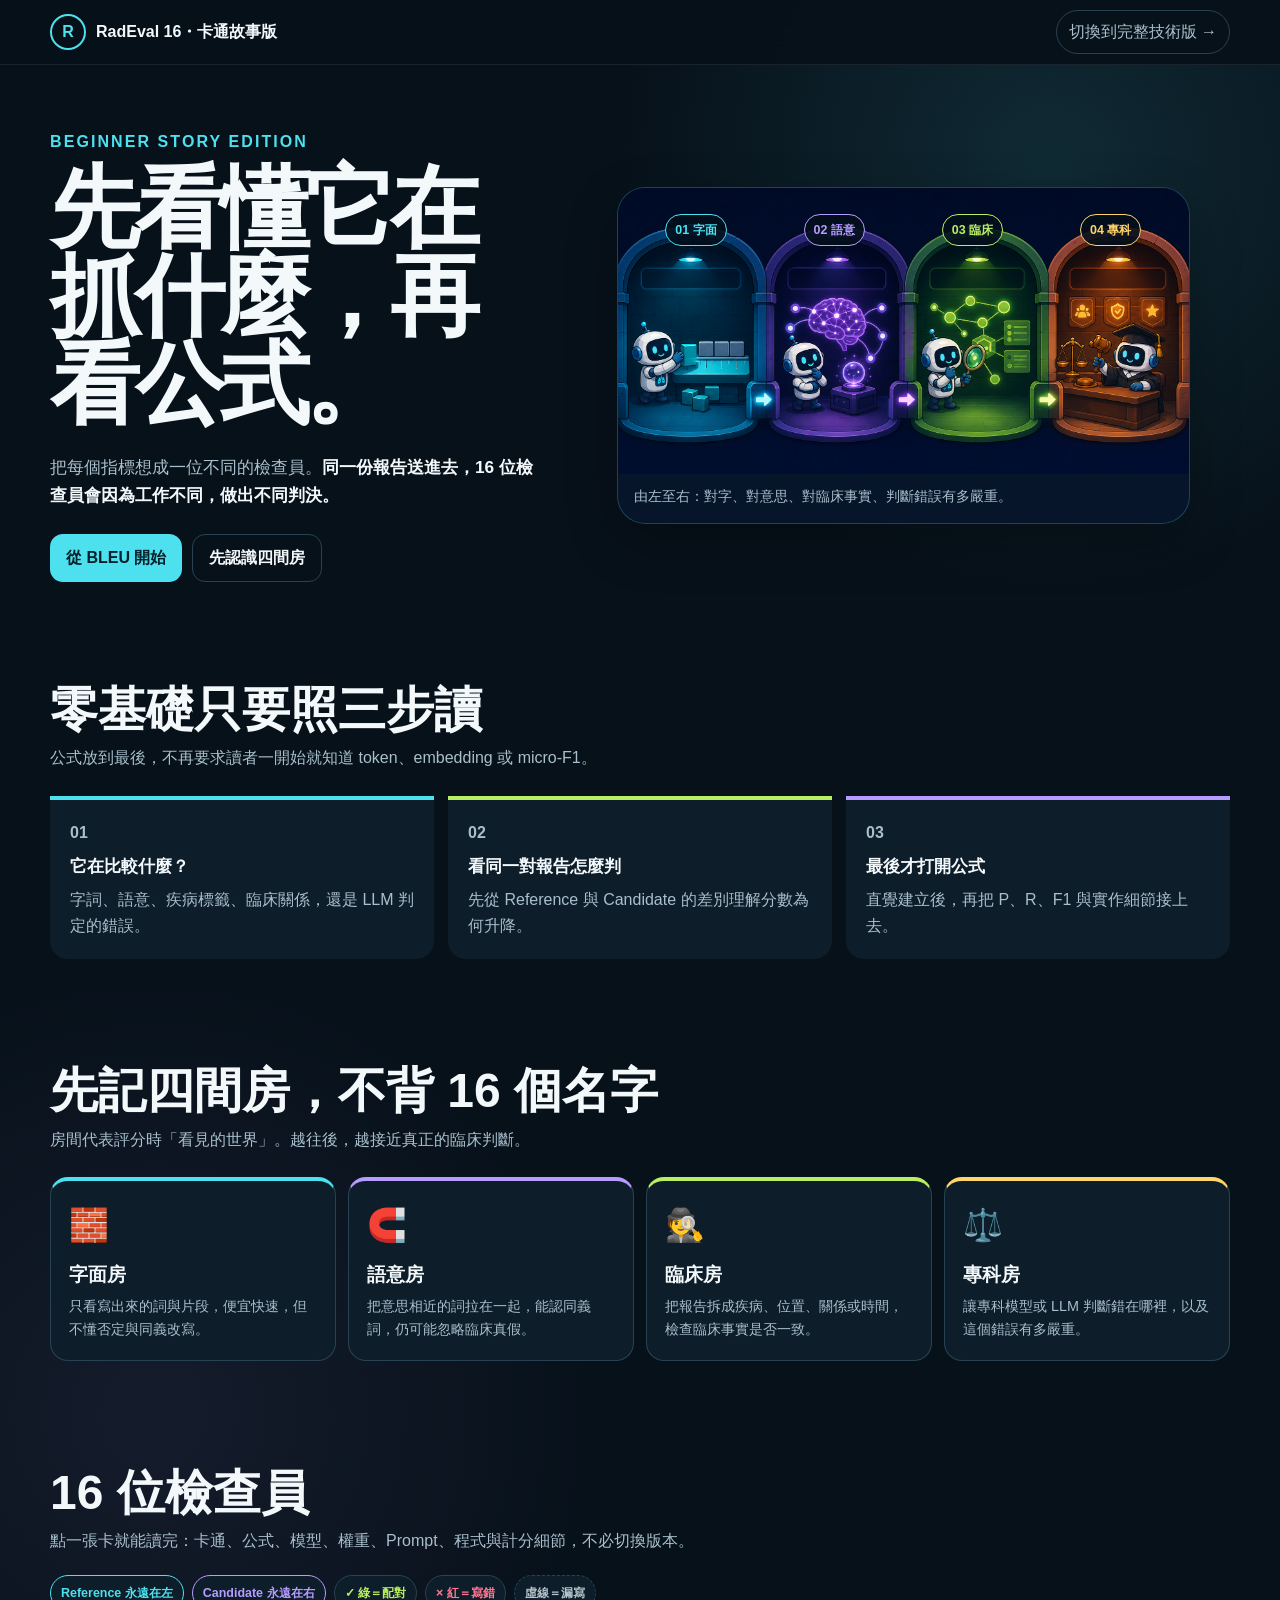
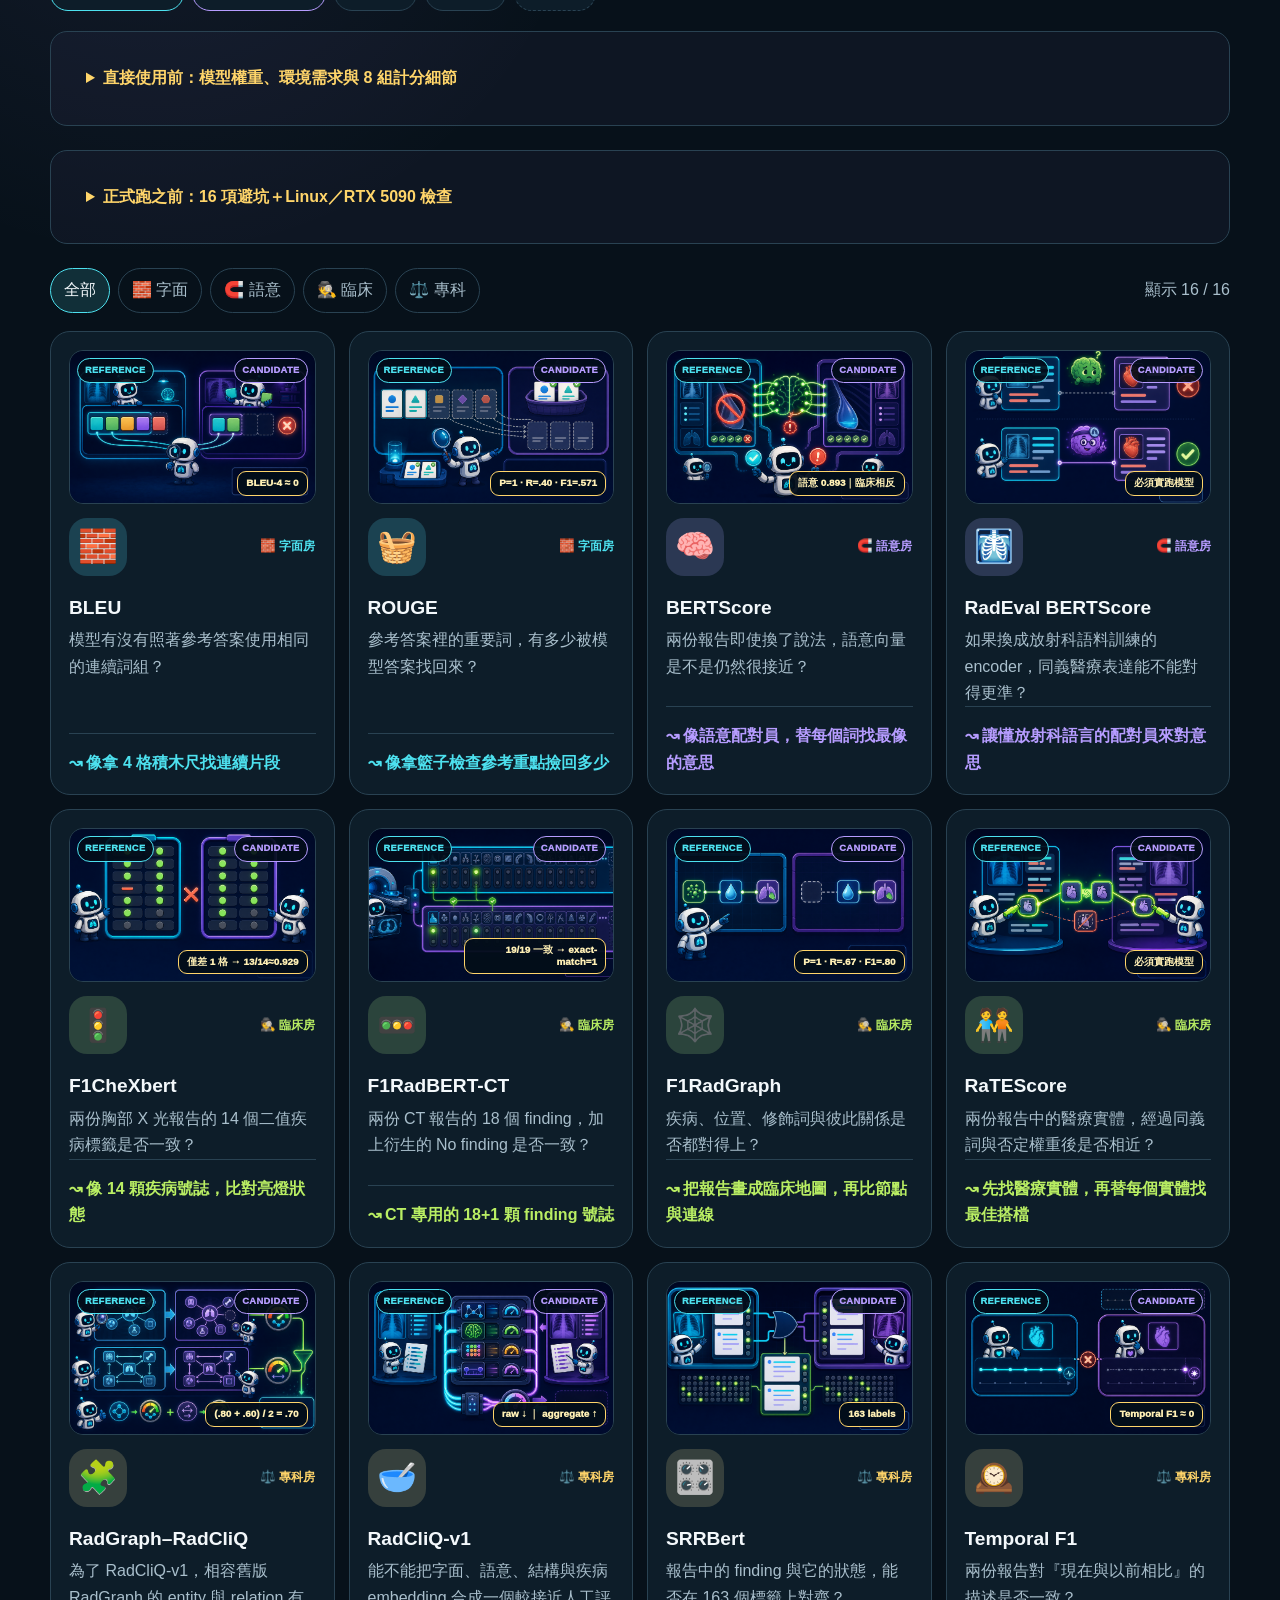
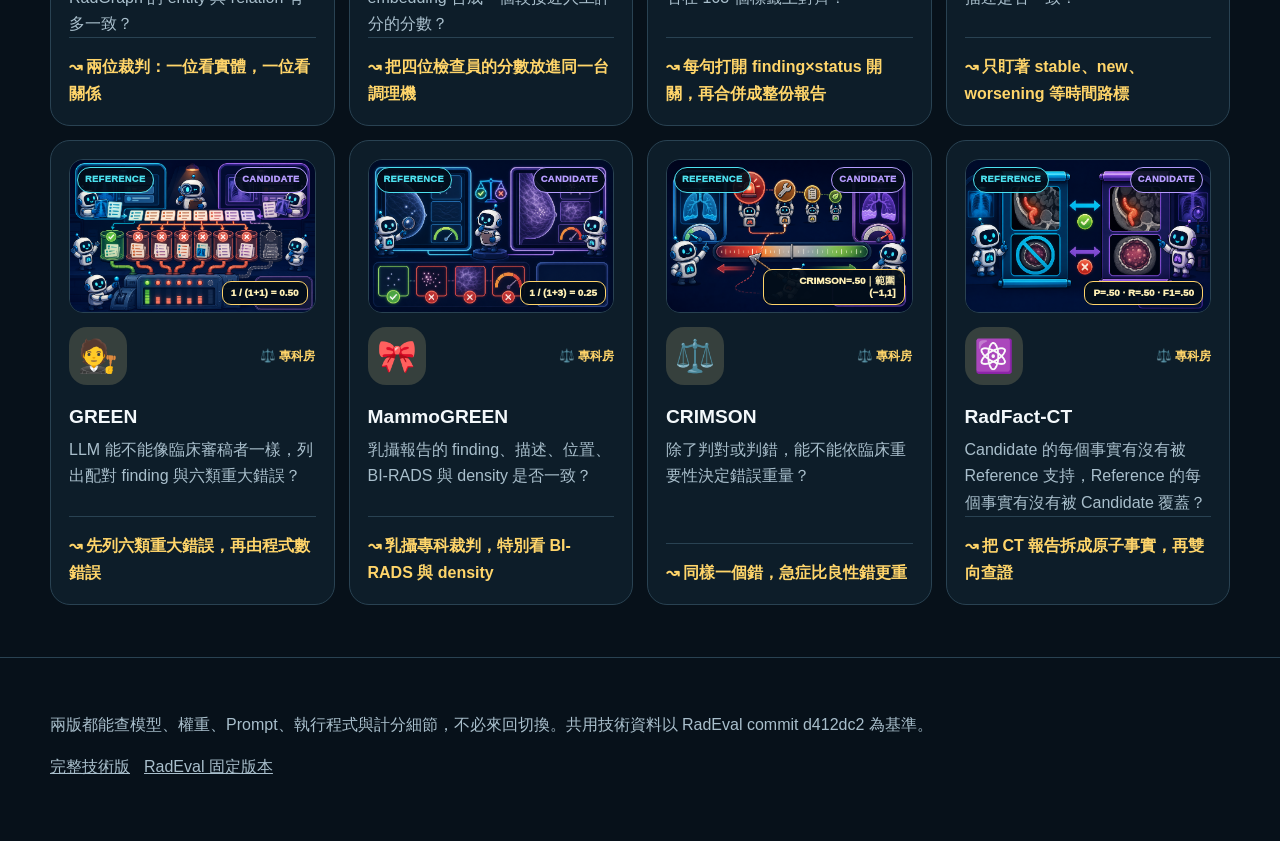
==== commit 3b6d2b88: "Add audited operational pitfalls and Linux RTX 5090 readiness guide" ====
--- a/index.html
+++ b/index.html
@@ -638,6 +638,10 @@
         <summary>直接使用前：模型權重、環境需求與 8 組計分細節</summary>
         <aside id="executionPrimer" class="quickstart" aria-label="RadEval 執行前須知"></aside>
         <div id="tokenPrimer"></div>
+      </details>
+      <details class="boundary-primer" id="runGuide">
+        <summary>正式跑之前：16 項避坑＋Linux／RTX 5090 檢查</summary>
+        <div id="runPrimer"></div>
       </details>
       <div class="atlas-tools">
         <div class="filters" aria-label="依房間篩選">
@@ -707,6 +711,10 @@
           <h3 class="lesson-title" id="boundaryTitle"><span>05</span>反義、標點、a／the 到底算不算？</h3>
           <div id="dialogEdges"></div>
         </section>
+        <section class="pitfall-panel" aria-labelledby="pitfallTitle">
+          <h3 class="lesson-title" id="pitfallTitle"><span>06</span>實戰避坑：怎麼做、怎麼驗收？</h3>
+          <div id="dialogPitfalls"></div>
+        </section>
         <div class="dialog-footer">模型、權重、Prompt、執行範例與精細規則均在本頁，與完整技術版同步維護。卡通建立直覺，下方原始碼連結供進一步查核。</div>
       </div>
     </div>
@@ -721,6 +729,7 @@
 
   <script src="assets/metric-details.js"></script>
   <script src="assets/edge-cases.js"></script>
+  <script src="assets/operational-pitfalls.js"></script>
   <script>
     const commit = "d412dc2da7df92f72d0b7128aee57b0237ec1b9a";
     const sourceRoot = `https://github.com/jbdel/RadEval/blob/${commit}/`;
@@ -836,7 +845,7 @@
       { id:"ratescore", name:"RaTEScore", room:"clinical", character:"🧑‍🤝‍🧑", memory:"先找醫療實體，再替每個實體找最佳搭檔", question:"兩份報告中的醫療實體，經過同義詞與否定權重後是否相近？", oneLine:"它先做 NER，再用 BioLORD embedding 替實體找最佳配對。", ref:"Cardiomegaly is present.", cand:"The heart is enlarged.", verdict:"cardiomegaly 與 enlarged heart 可被配成一對；真正分數還會乘上 entity type affinity 與否定權重。", steps:["抽出醫療實體與類型", "用 embedding 找最佳對手", "雙向算分後做 harmonic mean"], can:"能容忍醫療實體的同義改寫。", cannot:"任一側完全抽不到實體時，實作特判為 0.5，解讀要小心。", formula:"RaTE=2×S(R,H)×S(H,R)/(S(R,H)+S(H,R))", formulaNote:"S 還包含 entity type affinity、否定權重與 cosine similarity。", source:"radeval/metrics/RaTEScore/scorer.py" },
       { id:"radgraph-radcliq", name:"RadGraph–RadCliQ", room:"specialist", character:"🧩", memory:"兩位裁判：一位看實體，一位看關係", question:"為了 RadCliQ-v1，相容舊版 RadGraph 的 entity 與 relation 有多一致？", oneLine:"它刻意使用原始 radgraph 模型，分別算 entity F1 與 relation F1，再取平均。", ref:"Small left pleural effusion.", cand:"Left pleural effusion.", verdict:"若 entity F1=0.80、relation F1=0.60，教學示意 pair score=(0.80+0.60)/2=0.70。", steps:["抽出 entity 集合", "抽出 relation 集合", "兩個 F1 平均成 pair score"], can:"提供 RadCliQ-v1 所需、版本相容的 RadGraph 子分數。", cannot:"不要和使用 RadGraph-XL、輸出三種等級的 F1RadGraph 混用。", formula:"sᵢ=(F1Entity,i+F1Relation,i)/2", formulaNote:"上面的 0.70 是示意數字；真值取決於原始 radgraph 的抽取結果。", source:"radeval/metrics/radgraph_radcliq/radgraph_radcliq.py" },
       { id:"radcliq", name:"RadCliQ-v1", room:"specialist", character:"🥣", memory:"把四位檢查員的分數放進同一台調理機", question:"能不能把字面、語意、結構與疾病 embedding 合成一個較接近人工評分的分數？", oneLine:"RadCliQ-v1 不是新模型直接讀報告，而是混合四個既有子分數。", ref:"Mild cardiomegaly with small effusion.", cand:"Mild cardiomegaly.", verdict:"要先實跑 RadGraph、BERTScore、CheXbert embedding cosine 與 BLEU-2；缺任何一項都不應捏造總分。", steps:["取得四個子分數", "用固定 μ、σ 標準化", "套線性係數後再形成 aggregate"], can:"把互補訊號合成單一總分。", cannot:"per_sample raw 與 aggregate 的方向不同；不能只看名稱猜越高越好。", formula:"z=(x−μ)/σ；aggregate=1/mean(raw dᵢ)", formulaNote:"x=[RadGraph, BERTScore, SEmb, BLEU-2]；BLEU-2 係數在目前模型中幾乎為 0。", source:"radeval/metrics/RadCliQv1/radcliq.py" },
-      { id:"srrbert", name:"SRRBert", room:"specialist", character:"🎛️", memory:"每句打開 finding×status 開關，再合併成整份報告", question:"報告中的 finding 與它的狀態，能否在 163 個標籤上對齊？", oneLine:"SRRBert 先逐句分類，再用 OR 把句子合成報告層級向量。", ref:"No focal consolidation. Stable cardiomegaly.", cand:"Stable cardiomegaly without focal consolidation.", verdict:"兩句雖重排，若 163 個 finding/status 開關一致，報告層級向量也會一致。", steps:["把報告切成句子", "每句產生 163-label 向量", "逐欄 OR 合成報告後計算 F1"], can:"把 finding 與 positive、negative、stable 等狀態一起評估。", cannot:"aggregate 是 support-weighted；不能拿單筆直覺直接推整個資料集。", formula:"yreport,ℓ=ORsentence(ysentence,ℓ)；F1ℓ=2TPℓ/(2TPℓ+FPℓ+FNℓ)", formulaNote:"目前使用 leaves_with_statuses，對應 163 個 finding/status labels。", source:"radeval/metrics/SRRBert/srr_bert.py" },
+      { id:"srrbert", name:"SRRBert", room:"specialist", character:"🎛️", memory:"每句打開 finding×status 開關，再合併成整份報告", question:"報告中的 finding 與它的狀態，能否在 163 個標籤上對齊？", oneLine:"SRRBert 先逐句分類，再用 OR 把句子合成報告層級向量。", ref:"No focal consolidation. Stable cardiomegaly.", cand:"Stable cardiomegaly without focal consolidation.", verdict:"兩句雖重排，若 163 個 finding/status 開關一致，報告層級向量也會一致。", steps:["把報告切成句子", "每句產生 163-label 向量", "逐欄 OR 合成報告後計算 F1"], can:"把 finding 與 positive、negative、stable 等狀態一起評估。", cannot:"aggregate 是 support-weighted；不能拿單筆直覺直接推整個資料集。", formula:"yreport,ℓ=ORsentence(ysentence,ℓ)；F1ℓ=2TPℓ/(2TPℓ+FPℓ+FNℓ)", formulaNote:"目前使用 leaves_with_statuses，對應 163 個 finding/status labels。上式為 aggregate 的逐標籤 F1；per_sample 在標籤聯集上平均逐欄 P/R/F1，二值時約等於交集/聯集，並非標準 sample F1。詳見實戰避坑。", source:"radeval/metrics/SRRBert/srr_bert.py" },
       { id:"temporal", name:"Temporal F1", room:"specialist", character:"🕰️", memory:"只盯著 stable、new、worsening 等時間路標", question:"兩份報告對『現在與以前相比』的描述是否一致？", oneLine:"它把 stable、new、worsening 等時間詞抽成集合，再算集合 F1。", ref:"Stable cardiomegaly.", cand:"New cardiomegaly.", verdict:"Reference={stable}、Candidate={new}，交集為 0，所以 Temporal F1 約為 0。", steps:["用 Stanza 與 regex 找時間詞", "比較兩側時間詞集合", "以 P、R 合成逐筆 F1"], can:"直接抓出疾病沒變、變新或惡化等時間衝突。", cannot:"兩側都沒有時間詞時，程式會特判為 1；這代表『都沒說』，不是時間描述很完整。", formula:"P=(|TH∩TR|+ε)/(|TH|+ε)，R=(|TH∩TR|+ε)/(|TR|+ε)", formulaNote:"ε=10⁻¹⁰；兩側集合皆空時回傳 1。", source:"radeval/metrics/f1temporal/f1temporal.py" },
       { id:"green", name:"GREEN", room:"specialist", character:"🧑‍⚖️", memory:"先列六類重大錯誤，再由程式數錯誤", question:"LLM 能不能像臨床審稿者一樣，列出配對 finding 與六類重大錯誤？", oneLine:"GREEN 不是讓 LLM 隨口猜分數；LLM 先輸出結構化 critique，程式再計數。", ref:"Mild cardiomegaly with left pleural effusion.", cand:"Mild cardiomegaly.", verdict:"cardiomegaly 配對 M=1；left pleural effusion 遺漏 E=1，所以 GREEN=1/(1+1)=0.50。", steps:["LLM 逐類列出錯誤", "解析 matched findings 與六類重大錯誤", "代入 M/(M+E)"], can:"能說明錯誤種類，也能抓位置、嚴重度與遺漏變化。", cannot:"結果受模型、prompt 與輸出解析穩定性影響。", formula:"GREEN=M/(M+Esig)", formulaNote:"若 M=0，GREEN=0；輕微錯誤不進這個主分母。", source:"radeval/metrics/green_score/green.py" },
       { id:"mammo-green", name:"MammoGREEN", room:"specialist", character:"🎀", memory:"乳攝專科裁判，特別看 BI-RADS 與 density", question:"乳攝報告的 finding、描述、位置、BI-RADS 與 density 是否一致？", oneLine:"它沿用 matched findings 加錯誤計數，但把錯誤類別換成乳攝專用。", ref:"Scattered density. Benign calcifications. BI-RADS 2.", cand:"Heterogeneously dense breasts. Suspicious calcifications. BI-RADS 4.", verdict:"calcifications 核心 finding 配對 M=1；描述、BI-RADS、density 各錯 1 次，E=3，所以 score=0.25。", steps:["模型輸出固定 JSON", "數六類乳攝重大錯誤", "以 matched findings 除以 matched+errors"], can:"專門捕捉 BI-RADS、乳房密度與鈣化描述等乳攝問題。", cannot:"不同 provider、model 或 prompt 版本可能改變錯誤計數。", formula:"MammoGREEN=M/(M+E)", formulaNote:"E 是 false、missing、mischaracterization、location、BI-RADS、density 六類錯誤總數。", source:"radeval/metrics/green_score/mammo_green.py" },
@@ -902,6 +911,7 @@
       document.getElementById("dialogSource").href = `${sourceRoot}${metric.source}`;
       document.getElementById("dialogRuntime").innerHTML = renderRuntimeSheet(runtimeNotes[id], sourceRoot);
       document.getElementById("dialogEdges").innerHTML = renderEdgeCases(id, sourceRoot);
+      document.getElementById("dialogPitfalls").innerHTML = renderPitfalls(id, sourceRoot);
       dialog.querySelector("details").open = false;
       dialog.showModal();
       shell.scrollTop = 0;
@@ -915,6 +925,8 @@
     document.getElementById("dialogClose").addEventListener("click", () => dialog.close());
     dialog.addEventListener("click", event => { if (event.target === dialog) dialog.close(); });
     bindRuntimeCopy(dialog);
+    document.getElementById("runPrimer").innerHTML = renderRunChecklist(sourceRoot);
+    bindRuntimeCopy(document.getElementById("runPrimer"));
     document.getElementById("executionPrimer").innerHTML = renderExecutionPrimer();
     document.getElementById("tokenPrimer").innerHTML = renderBoundaryPrimer();
     renderCards();
--- a/assets/metric-details.css
+++ b/assets/metric-details.css
@@ -60,3 +60,19 @@
 .shared-comparisons > summary { color: var(--cyan); cursor: pointer; font-weight: 750; }
 .shared-comparisons > summary:focus-visible, .copy-code:focus-visible { outline: 2px solid var(--cyan); outline-offset: 4px; }
 .runtime-sources a { overflow-wrap: anywhere; }
+.pitfall-panel { margin-top: 24px; padding: 18px; border: 1px solid var(--line); border-radius: 17px; background: rgba(255,204,102,.035); }
+.pitfall-card { margin: 12px 0; padding: 14px; border: 1px solid var(--line); border-radius: 13px; background: #091722; }
+.pitfall-card > summary { padding: 2px; color: var(--amber); font-weight: 800; cursor: pointer; line-height: 1.5; }
+.pitfall-card summary:focus-visible, .boundary-primer > summary:focus-visible { outline: 2px solid var(--cyan); outline-offset: 4px; }
+.pitfall-evidence { margin-top: 12px; color: var(--muted); font-size: .75rem; }
+.pitfall-card dl { display: grid; grid-template-columns: 95px minmax(0,1fr); gap: 12px; margin: 15px 0; }
+.pitfall-card dt { color: var(--cyan); font-size: .8rem; font-weight: 800; }
+.pitfall-card dd { margin: 0; color: #d3e3ea; font-size: .85rem; line-height: 1.65; overflow-wrap: anywhere; }
+.deployment-guide h4 { margin: 18px 0 12px; color: var(--amber); }
+.deployment-guide p { font-size: .85rem; line-height: 1.65; color: #d3e3ea; }
+.boundary-primer > summary { cursor: pointer; font-weight: 800; color: var(--amber); }
+@media (max-width: 700px) {
+  .pitfall-panel { padding: 12px; }
+  .pitfall-card dl { grid-template-columns: 1fr; gap: 7px; }
+  .pitfall-card dd { margin-bottom: 10px; }
+}
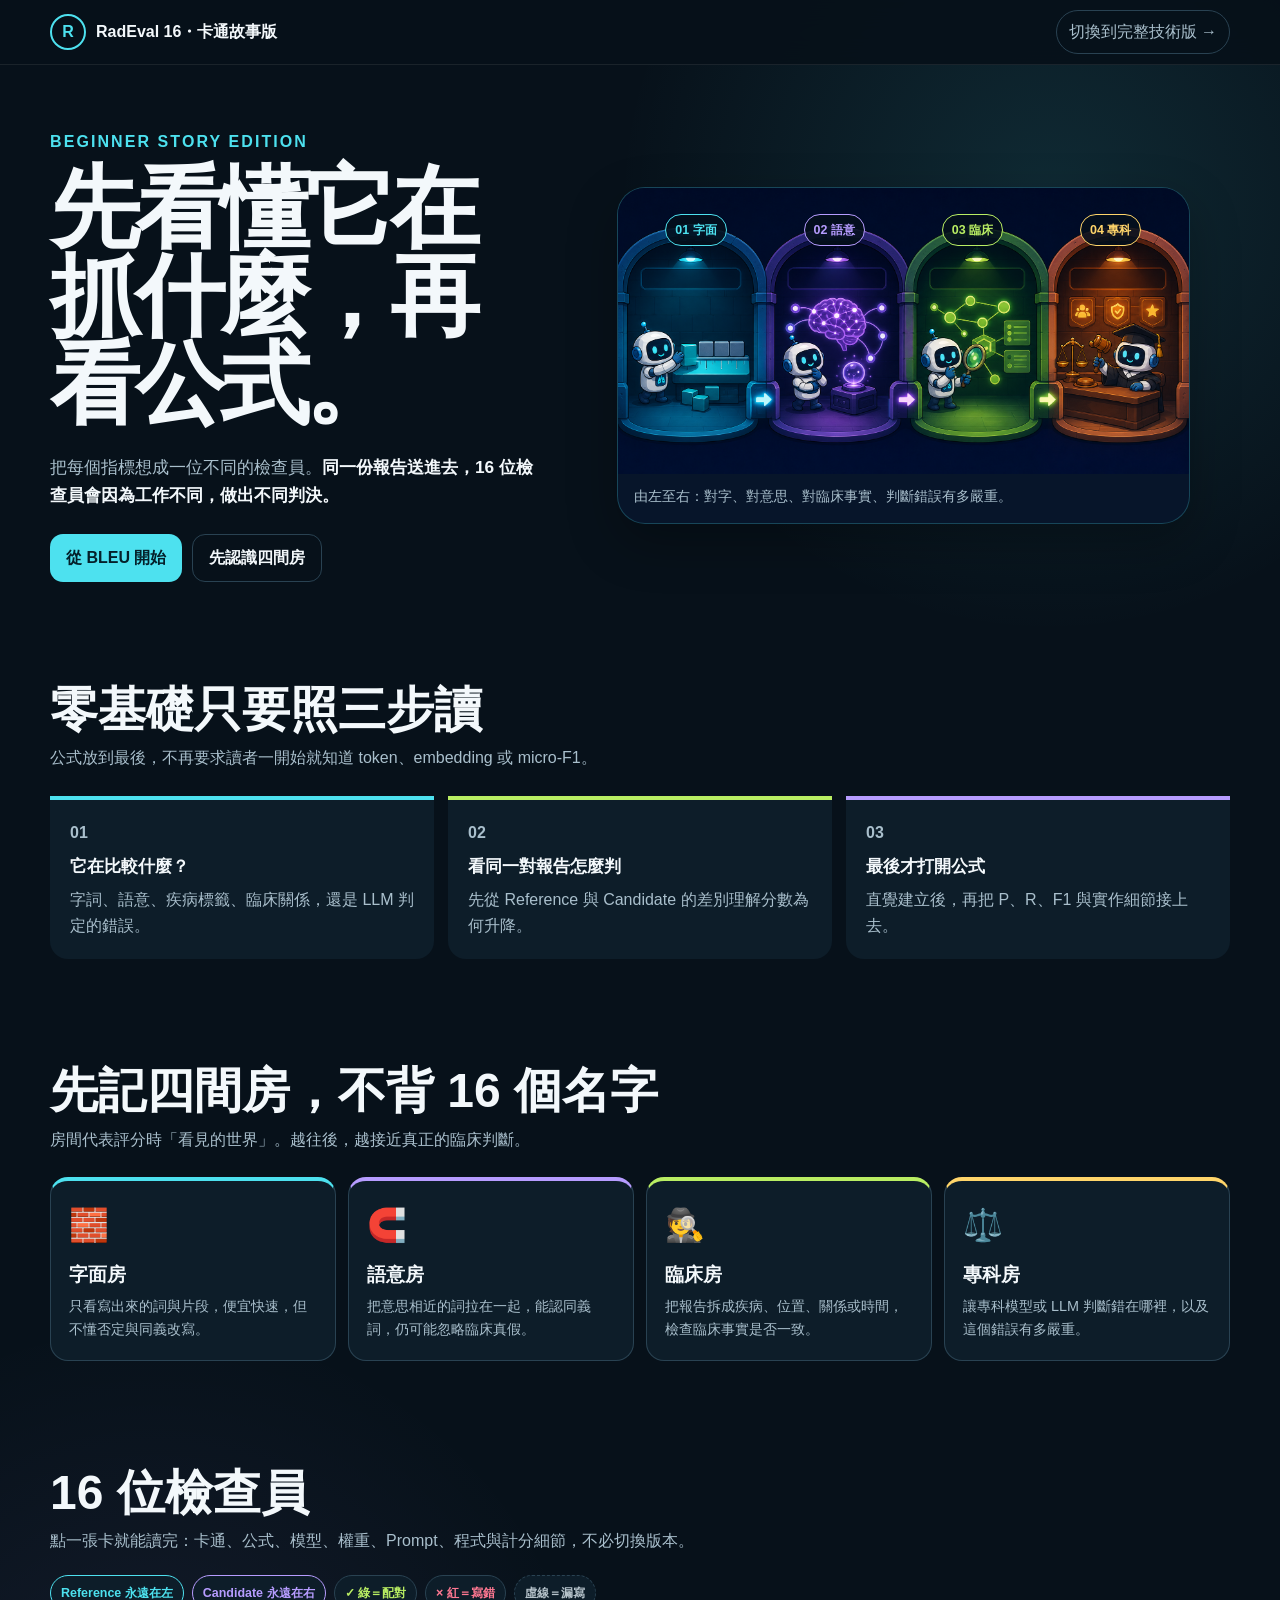
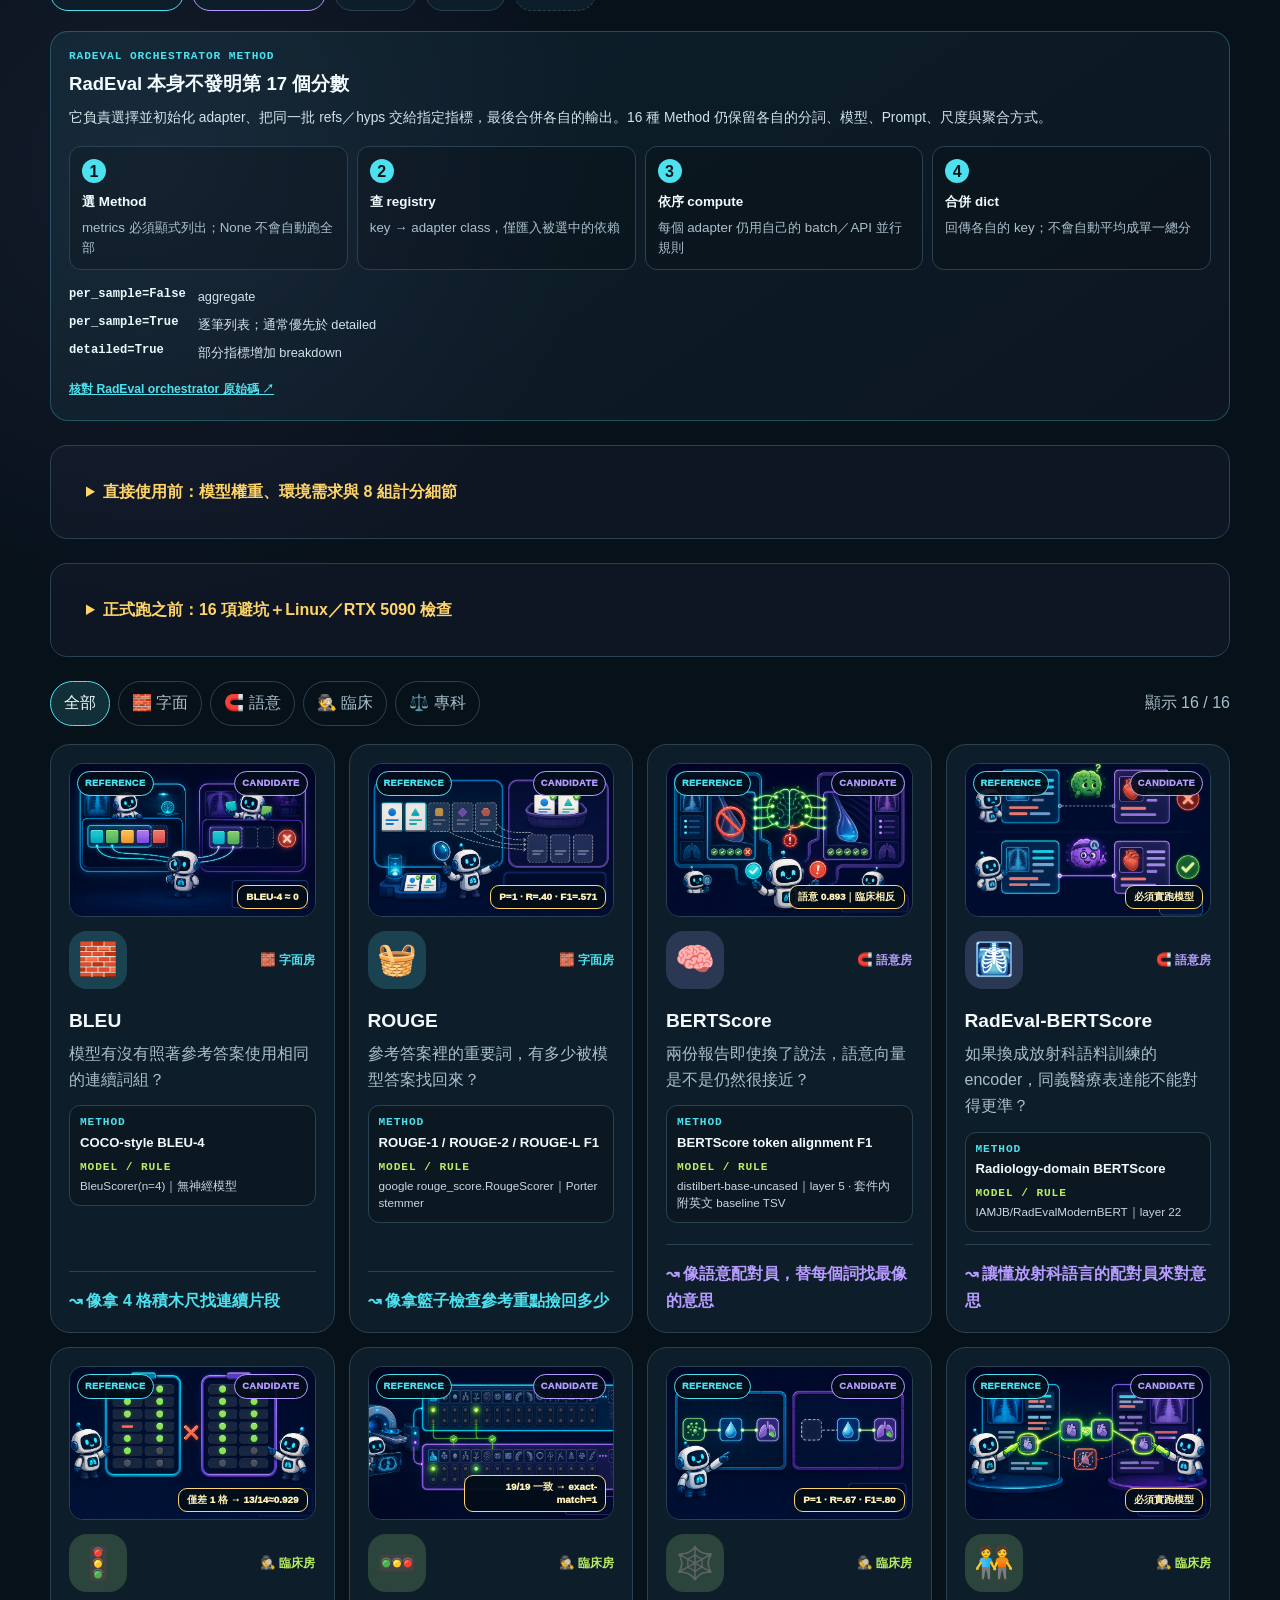
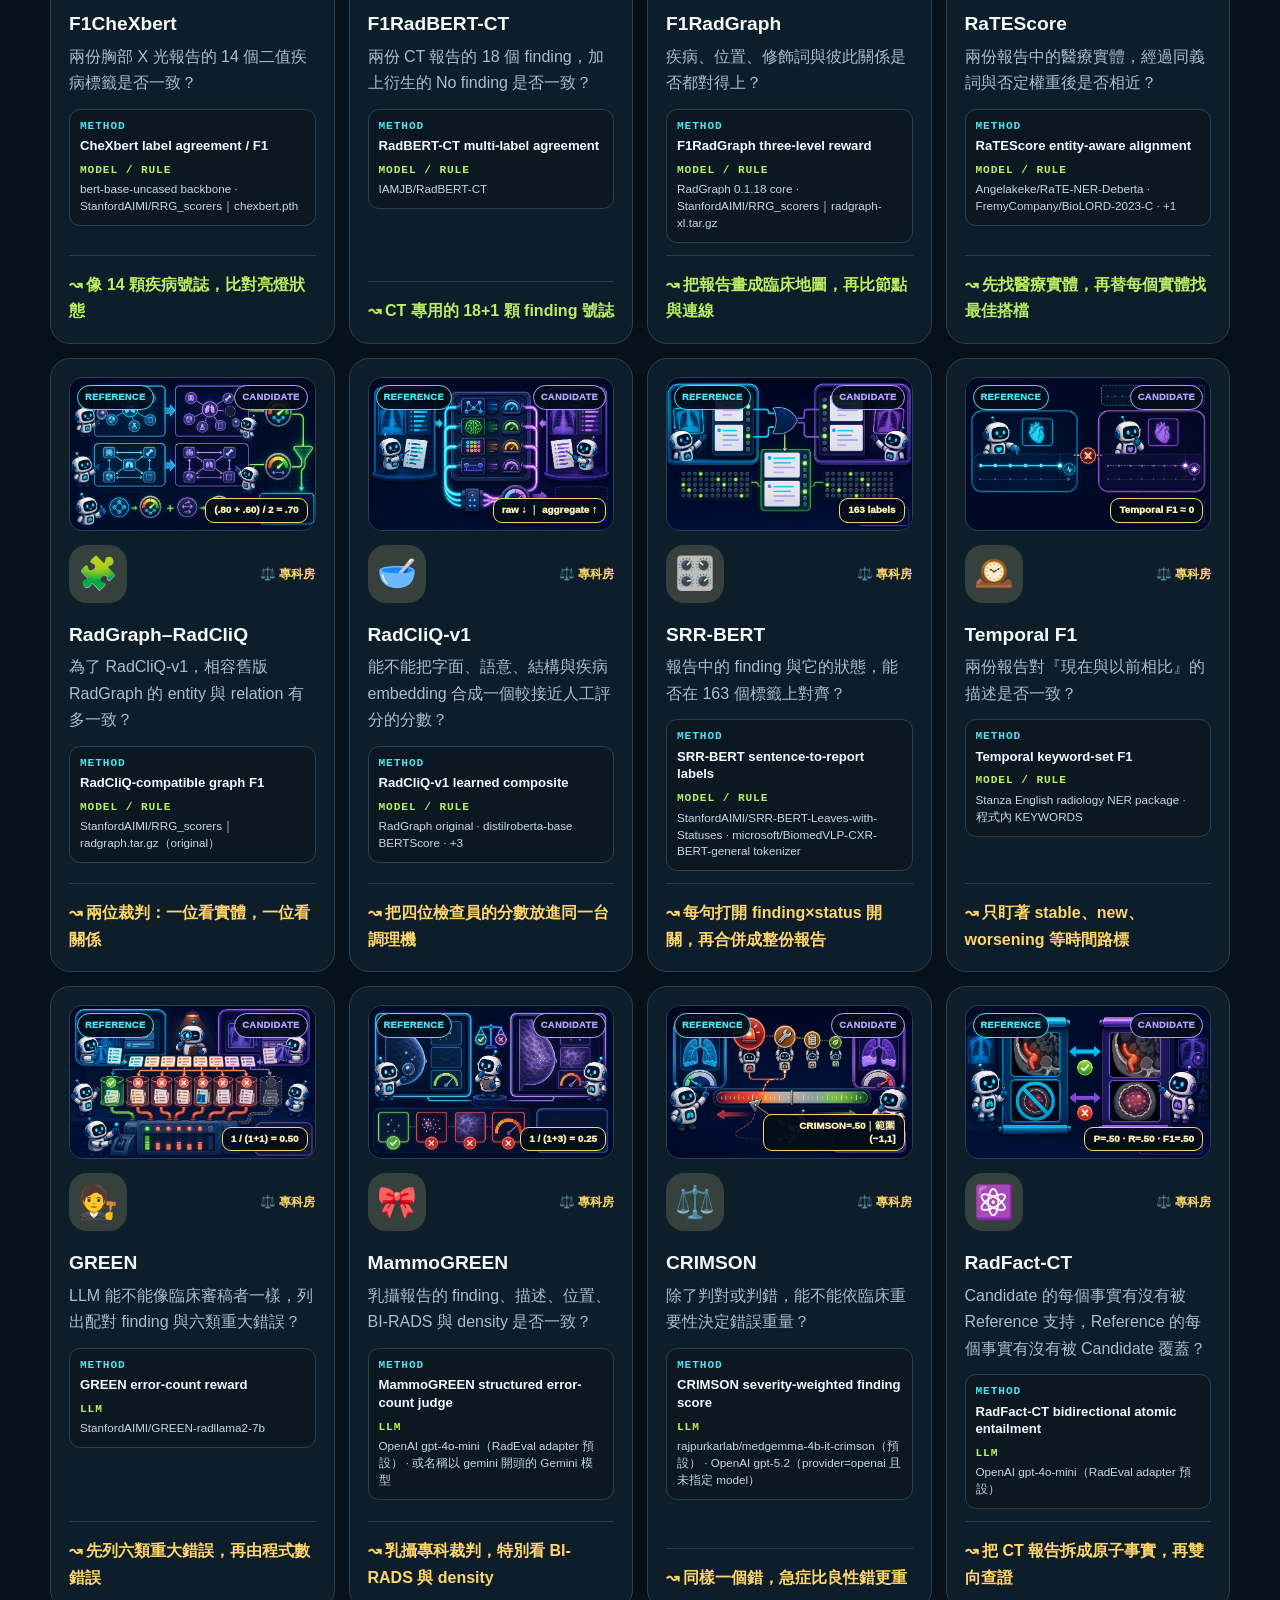
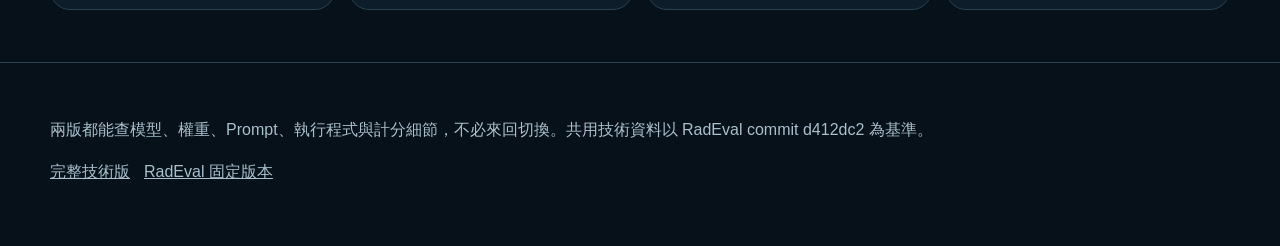
==== commit 7e15e6dd: "Integrate RadEval methods into visual guides" ====
--- a/index.html
+++ b/index.html
@@ -634,6 +634,7 @@
         <span class="grammar-chip wrong">× 紅＝寫錯</span>
         <span class="grammar-chip missing">虛線＝漏寫</span>
       </div>
+      <div id="radevalMethodMap"></div>
       <details class="boundary-primer">
         <summary>直接使用前：模型權重、環境需求與 8 組計分細節</summary>
         <aside id="executionPrimer" class="quickstart" aria-label="RadEval 執行前須知"></aside>
@@ -668,6 +669,7 @@
       </header>
       <div class="dialog-body">
         <p class="one-line" id="dialogOneLine"></p>
+        <div id="dialogMethod"></div>
         <h3 class="lesson-title"><span>01</span>先看卡通，再拆開判決</h3>
         <div class="story-stage">
           <figure class="dialog-cartoon">
@@ -728,6 +730,7 @@
   </footer>
 
   <script src="assets/metric-details.js"></script>
+  <script src="assets/method-profiles.js"></script>
   <script src="assets/edge-cases.js"></script>
   <script src="assets/operational-pitfalls.js"></script>
   <script>
@@ -815,7 +818,7 @@
       "ratescore": "RaTEScore 先從不同文字中圈出醫療實體，再把同義的實體晶片配成一對。",
       "radgraph-radcliq": "上層只比較實體、下層只比較關係，兩個 F1 最後平均成一個分數。",
       "radcliq": "RadCliQ 將 RadGraph、BERTScore、SEmb 與 BLEU-2 四路訊號送入數值錶頭。",
-      "srrbert": "SRRBert 將逐句開關透過 OR 邏輯閘合併成一百六十三格報告層級向量。",
+      "srrbert": "SRR-BERT 將逐句開關透過 OR 邏輯閘合併成一百六十三格報告層級向量。",
       "temporal": "Temporal 檢查員比較穩定與新出現兩條時間線，發現時間描述衝突。",
       "green": "GREEN 裁判先把配對與六類錯誤分箱，再交給計數機產生分數。",
       "mammo-green": "MammoGREEN 裁判比較乳攝影像的鈣化、密度與風險差異。",
@@ -838,14 +841,14 @@
       { id:"bleu", name:"BLEU", room:"literal", character:"🧱", memory:"像拿 4 格積木尺找連續片段", question:"模型有沒有照著參考答案使用相同的連續詞組？", oneLine:"BLEU-4 結合 1～4-gram；高階片段必須連續相同。", ref:"mild cardiomegaly with small effusion", cand:"mild cardiomegaly", verdict:"本例直接輸入小寫且無句點的字串，兩詞都有命中；Candidate 做不出 4-gram，所以 BLEU-4 接近 0。", steps:["只按空白切成 token", "用 1～4 格滑動窗找相同片段", "候選太短時再加長度懲罰"], can:"快速檢查字面是否相近，適合便宜的 sanity check。", cannot:"不懂同義詞或反義詞；a／the、標點與大小寫不會自動忽略。", formula:"BLEU₄ = BP × exp(¼ × Σ ln pₙ)", formulaNote:"pₙ 是 n-gram 修正精確率。本例省略句點是輸入選擇，不是套件去標點；cardiomegaly. 與 cardiomegaly 在此版本不相同。", source:"radeval/metrics/bleu/bleu_scorer.py" },
       { id:"rouge", name:"ROUGE", room:"literal", character:"🧺", memory:"像拿籃子檢查參考重點撿回多少", question:"參考答案裡的重要詞，有多少被模型答案找回來？", oneLine:"ROUGE 的直覺是『找回多少』，但 RadEval 實際輸出 precision 與 recall 合成的 F1。", ref:"mild cardiomegaly with small effusion", cand:"mild cardiomegaly", verdict:"Candidate 寫出的 2 詞都正確，所以 P=1；參考有 5 詞只找回 2 詞，所以 R=0.4，F1=0.571。", steps:["數 Candidate 寫出的詞有多少命中", "數 Reference 的詞有多少被找回", "把 P 與 R 合成 F1"], can:"看出內容遺漏，ROUGE-L 還能比較最長共同序列。", cannot:"只會數字面重疊，仍不懂否定、位置或臨床重要性。", formula:"P=2/2=1，R=2/5=0.4，F1=2PR/(P+R)=0.571", formulaNote:"RadEval adapter 讀取 rouge_score 的 fmeasure，而不是只回傳 recall。", source:"radeval/metrics/rouge/adapter.py" },
       { id:"bertscore", name:"BERTScore", room:"semantic", character:"🧠", memory:"像語意配對員，替每個詞找最像的意思", question:"兩份報告即使換了說法，語意向量是不是仍然很接近？", oneLine:"BERTScore 會認同義改寫；但『No effusion』與『Effusion』也可能因大多數詞相同而高分。", ref:"No pleural effusion.", cand:"Pleural effusion.", verdict:"語意模型看到 pleural 與 effusion 高度相近，官方 benchmark 可得 0.893；但否定被拿掉，臨床判斷完全相反。", steps:["把 token 轉成上下文向量", "每個 token 找最相近的對手", "把雙向相似度合成 F1"], can:"抓到同義詞、改寫與相近表達。", cannot:"高語意相似不等於臨床正確，否定詞是最大陷阱。", formula:"P=meanₕ maxᵣ cos(h,r)，R=meanᵣ maxₕ cos(r,h)，F1=2PR/(P+R)", formulaNote:"RadEval 使用 distilbert-base-uncased 第 5 層並平均逐筆 F1。", source:"radeval/metrics/bertscore/adapter.py" },
-      { id:"radeval-bertscore", name:"RadEval BERTScore", room:"semantic", character:"🩻", memory:"讓懂放射科語言的配對員來對意思", question:"如果換成放射科語料訓練的 encoder，同義醫療表達能不能對得更準？", oneLine:"做法仍像 BERTScore，只是換成更熟悉放射科詞彙的 ModernBERT。", ref:"Enlarged cardiac silhouette.", cand:"Cardiomegaly.", verdict:"領域模型較有機會把 enlarged cardiac silhouette 與 cardiomegaly 對齊；實際數值必須真的跑模型。", steps:["用 RadEvalModernBERT 編碼", "替 token 做最佳語意配對", "以 P、R 合成 F1"], can:"比一般語言模型更熟悉放射科同義表達。", cannot:"仍是相似度模型，不保證能推理否定、時間與嚴重度。", formula:"s(h,r)=cos(ΦRad(h),ΦRad(r))；F1=2PR/(P+R)", formulaNote:"原始碼使用 IAMJB/RadEvalModernBERT、num_layers=22，且不做 baseline rescaling。", source:"radeval/metrics/radevalbertscore/adapter.py" },
+      { id:"radeval-bertscore", name:"RadEval-BERTScore", room:"semantic", character:"🩻", memory:"讓懂放射科語言的配對員來對意思", question:"如果換成放射科語料訓練的 encoder，同義醫療表達能不能對得更準？", oneLine:"做法仍像 BERTScore，只是換成更熟悉放射科詞彙的 ModernBERT。", ref:"Enlarged cardiac silhouette.", cand:"Cardiomegaly.", verdict:"領域模型較有機會把 enlarged cardiac silhouette 與 cardiomegaly 對齊；實際數值必須真的跑模型。", steps:["用 RadEvalModernBERT 編碼", "替 token 做最佳語意配對", "以 P、R 合成 F1"], can:"比一般語言模型更熟悉放射科同義表達。", cannot:"仍是相似度模型，不保證能推理否定、時間與嚴重度。", formula:"s(h,r)=cos(ΦRad(h),ΦRad(r))；F1=2PR/(P+R)", formulaNote:"原始碼使用 IAMJB/RadEvalModernBERT、num_layers=22，且不做 baseline rescaling。", source:"radeval/metrics/radevalbertscore/adapter.py" },
       { id:"f1chexbert", name:"F1CheXbert", room:"clinical", character:"🚦", memory:"像 14 顆疾病號誌，比對亮燈狀態", question:"兩份胸部 X 光報告的 14 個二值疾病標籤是否一致？", oneLine:"先分類，再把 positive／uncertain 合為 1、negative／未提及合為 0；不是完整四態比較。", ref:"Mild cardiomegaly. No pulmonary edema.", cand:"Mild cardiomegaly. Pulmonary edema.", verdict:"教學條件：若只有 Edema 一格由 0 變成 1，其餘相同，sample_acc_all=13/14≈0.929；5 類版本為 4/5=0.8，不是錯一格就歸零。", steps:["CheXbert 讀兩份報告", "14 格狀態再轉成二值標籤", "跨資料集 F1 或逐筆相同標籤比例"], can:"把疾病名稱與否定轉成結構化標籤。", cannot:"14 類外的細節與關係不保留；二值化也合併了部分不同狀態。", formula:"sample_acc_all=相同二值標籤數/14", formulaNote:"這是給定『只有 Edema 不同』後的算式，不是模型實測。adapter 的 per_sample 取逐欄 mean；aggregate 的 micro／macro／weighted F1 另算。", source:"radeval/metrics/_chexbert_base.py" },
       { id:"f1radbert-ct", name:"F1RadBERT-CT", room:"clinical", character:"🚥", memory:"CT 專用的 18+1 顆 finding 號誌", question:"兩份 CT 報告的 18 個 finding，加上衍生的 No finding 是否一致？", oneLine:"它把 CT 文字轉成 19 欄二值表，再逐欄比較。", ref:"Small pleural effusion with adjacent atelectasis.", cand:"Pleural effusion and atelectasis.", verdict:"Pleural effusion 與 Atelectasis 兩格亮起；19 欄全部相同時，逐筆 exact-match accuracy=1。", steps:["RadBERT-CT 輸出 18 個機率", "以 0.5 門檻二值化", "再加入 No finding，形成 19 欄"], can:"適合 CT finding 的結構化一致性。", cannot:"標籤表之外的描述與細緻屬性可能被壓扁。", formula:"ŷᵢℓ=1[pᵢℓ>0.5]；F1=2TP/(2TP+FP+FN)", formulaNote:"模型有 18 findings；評估矩陣另加 No finding，因此實際是 19 欄。", source:"radeval/metrics/f1Radbert_ct/f1Radbert_ct.py" },
       { id:"radgraph", name:"F1RadGraph", room:"clinical", character:"🕸️", memory:"把報告畫成臨床地圖，再比節點與連線", question:"疾病、位置、修飾詞與彼此關係是否都對得上？", oneLine:"RadGraph 不只看『有沒有 effusion』，還能看 small、left 與 located_at 等關係。", ref:"Small left pleural effusion.", cand:"Left pleural effusion.", verdict:"Candidate 保留 left 與 pleural effusion，卻漏掉 small；simple tuple 的教學例可得 P=1、R=2/3、F1=0.8。", steps:["抽出臨床 entity", "把修飾與位置連成 relation", "依 simple、partial、complete 三種嚴格度比集合"], can:"同時檢查 finding、位置、修飾與關係。", cannot:"分數依賴 RadGraph-XL 抽取是否正確；空 entity 會直接得到 0。", formula:"P=|SH∩SR|/|SH|，R=|SH∩SR|/|SR|，F1=2PR/(P+R)", formulaNote:"Complete 等級還要求 relation type 與 target tokens 一致。", source:"radeval/metrics/radgraph/_vendor/rewards.py" },
       { id:"ratescore", name:"RaTEScore", room:"clinical", character:"🧑‍🤝‍🧑", memory:"先找醫療實體，再替每個實體找最佳搭檔", question:"兩份報告中的醫療實體，經過同義詞與否定權重後是否相近？", oneLine:"它先做 NER，再用 BioLORD embedding 替實體找最佳配對。", ref:"Cardiomegaly is present.", cand:"The heart is enlarged.", verdict:"cardiomegaly 與 enlarged heart 可被配成一對；真正分數還會乘上 entity type affinity 與否定權重。", steps:["抽出醫療實體與類型", "用 embedding 找最佳對手", "雙向算分後做 harmonic mean"], can:"能容忍醫療實體的同義改寫。", cannot:"任一側完全抽不到實體時，實作特判為 0.5，解讀要小心。", formula:"RaTE=2×S(R,H)×S(H,R)/(S(R,H)+S(H,R))", formulaNote:"S 還包含 entity type affinity、否定權重與 cosine similarity。", source:"radeval/metrics/RaTEScore/scorer.py" },
       { id:"radgraph-radcliq", name:"RadGraph–RadCliQ", room:"specialist", character:"🧩", memory:"兩位裁判：一位看實體，一位看關係", question:"為了 RadCliQ-v1，相容舊版 RadGraph 的 entity 與 relation 有多一致？", oneLine:"它刻意使用原始 radgraph 模型，分別算 entity F1 與 relation F1，再取平均。", ref:"Small left pleural effusion.", cand:"Left pleural effusion.", verdict:"若 entity F1=0.80、relation F1=0.60，教學示意 pair score=(0.80+0.60)/2=0.70。", steps:["抽出 entity 集合", "抽出 relation 集合", "兩個 F1 平均成 pair score"], can:"提供 RadCliQ-v1 所需、版本相容的 RadGraph 子分數。", cannot:"不要和使用 RadGraph-XL、輸出三種等級的 F1RadGraph 混用。", formula:"sᵢ=(F1Entity,i+F1Relation,i)/2", formulaNote:"上面的 0.70 是示意數字；真值取決於原始 radgraph 的抽取結果。", source:"radeval/metrics/radgraph_radcliq/radgraph_radcliq.py" },
       { id:"radcliq", name:"RadCliQ-v1", room:"specialist", character:"🥣", memory:"把四位檢查員的分數放進同一台調理機", question:"能不能把字面、語意、結構與疾病 embedding 合成一個較接近人工評分的分數？", oneLine:"RadCliQ-v1 不是新模型直接讀報告，而是混合四個既有子分數。", ref:"Mild cardiomegaly with small effusion.", cand:"Mild cardiomegaly.", verdict:"要先實跑 RadGraph、BERTScore、CheXbert embedding cosine 與 BLEU-2；缺任何一項都不應捏造總分。", steps:["取得四個子分數", "用固定 μ、σ 標準化", "套線性係數後再形成 aggregate"], can:"把互補訊號合成單一總分。", cannot:"per_sample raw 與 aggregate 的方向不同；不能只看名稱猜越高越好。", formula:"z=(x−μ)/σ；aggregate=1/mean(raw dᵢ)", formulaNote:"x=[RadGraph, BERTScore, SEmb, BLEU-2]；BLEU-2 係數在目前模型中幾乎為 0。", source:"radeval/metrics/RadCliQv1/radcliq.py" },
-      { id:"srrbert", name:"SRRBert", room:"specialist", character:"🎛️", memory:"每句打開 finding×status 開關，再合併成整份報告", question:"報告中的 finding 與它的狀態，能否在 163 個標籤上對齊？", oneLine:"SRRBert 先逐句分類，再用 OR 把句子合成報告層級向量。", ref:"No focal consolidation. Stable cardiomegaly.", cand:"Stable cardiomegaly without focal consolidation.", verdict:"兩句雖重排，若 163 個 finding/status 開關一致，報告層級向量也會一致。", steps:["把報告切成句子", "每句產生 163-label 向量", "逐欄 OR 合成報告後計算 F1"], can:"把 finding 與 positive、negative、stable 等狀態一起評估。", cannot:"aggregate 是 support-weighted；不能拿單筆直覺直接推整個資料集。", formula:"yreport,ℓ=ORsentence(ysentence,ℓ)；F1ℓ=2TPℓ/(2TPℓ+FPℓ+FNℓ)", formulaNote:"目前使用 leaves_with_statuses，對應 163 個 finding/status labels。上式為 aggregate 的逐標籤 F1；per_sample 在標籤聯集上平均逐欄 P/R/F1，二值時約等於交集/聯集，並非標準 sample F1。詳見實戰避坑。", source:"radeval/metrics/SRRBert/srr_bert.py" },
+      { id:"srrbert", name:"SRR-BERT", room:"specialist", character:"🎛️", memory:"每句打開 finding×status 開關，再合併成整份報告", question:"報告中的 finding 與它的狀態，能否在 163 個標籤上對齊？", oneLine:"SRR-BERT 先逐句分類，再用 OR 把句子合成報告層級向量。", ref:"No focal consolidation. Stable cardiomegaly.", cand:"Stable cardiomegaly without focal consolidation.", verdict:"兩句雖重排，若 163 個 finding/status 開關一致，報告層級向量也會一致。", steps:["把報告切成句子", "每句產生 163-label 向量", "逐欄 OR 合成報告後計算 F1"], can:"把 finding 與 positive、negative、stable 等狀態一起評估。", cannot:"aggregate 是 support-weighted；不能拿單筆直覺直接推整個資料集。", formula:"yreport,ℓ=ORsentence(ysentence,ℓ)；F1ℓ=2TPℓ/(2TPℓ+FPℓ+FNℓ)", formulaNote:"目前使用 leaves_with_statuses，對應 163 個 finding/status labels。上式為 aggregate 的逐標籤 F1；per_sample 在標籤聯集上平均逐欄 P/R/F1，二值時約等於交集/聯集，並非標準 sample F1。詳見實戰避坑。", source:"radeval/metrics/SRRBert/srr_bert.py" },
       { id:"temporal", name:"Temporal F1", room:"specialist", character:"🕰️", memory:"只盯著 stable、new、worsening 等時間路標", question:"兩份報告對『現在與以前相比』的描述是否一致？", oneLine:"它把 stable、new、worsening 等時間詞抽成集合，再算集合 F1。", ref:"Stable cardiomegaly.", cand:"New cardiomegaly.", verdict:"Reference={stable}、Candidate={new}，交集為 0，所以 Temporal F1 約為 0。", steps:["用 Stanza 與 regex 找時間詞", "比較兩側時間詞集合", "以 P、R 合成逐筆 F1"], can:"直接抓出疾病沒變、變新或惡化等時間衝突。", cannot:"兩側都沒有時間詞時，程式會特判為 1；這代表『都沒說』，不是時間描述很完整。", formula:"P=(|TH∩TR|+ε)/(|TH|+ε)，R=(|TH∩TR|+ε)/(|TR|+ε)", formulaNote:"ε=10⁻¹⁰；兩側集合皆空時回傳 1。", source:"radeval/metrics/f1temporal/f1temporal.py" },
       { id:"green", name:"GREEN", room:"specialist", character:"🧑‍⚖️", memory:"先列六類重大錯誤，再由程式數錯誤", question:"LLM 能不能像臨床審稿者一樣，列出配對 finding 與六類重大錯誤？", oneLine:"GREEN 不是讓 LLM 隨口猜分數；LLM 先輸出結構化 critique，程式再計數。", ref:"Mild cardiomegaly with left pleural effusion.", cand:"Mild cardiomegaly.", verdict:"cardiomegaly 配對 M=1；left pleural effusion 遺漏 E=1，所以 GREEN=1/(1+1)=0.50。", steps:["LLM 逐類列出錯誤", "解析 matched findings 與六類重大錯誤", "代入 M/(M+E)"], can:"能說明錯誤種類，也能抓位置、嚴重度與遺漏變化。", cannot:"結果受模型、prompt 與輸出解析穩定性影響。", formula:"GREEN=M/(M+Esig)", formulaNote:"若 M=0，GREEN=0；輕微錯誤不進這個主分母。", source:"radeval/metrics/green_score/green.py" },
       { id:"mammo-green", name:"MammoGREEN", room:"specialist", character:"🎀", memory:"乳攝專科裁判，特別看 BI-RADS 與 density", question:"乳攝報告的 finding、描述、位置、BI-RADS 與 density 是否一致？", oneLine:"它沿用 matched findings 加錯誤計數，但把錯誤類別換成乳攝專用。", ref:"Scattered density. Benign calcifications. BI-RADS 2.", cand:"Heterogeneously dense breasts. Suspicious calcifications. BI-RADS 4.", verdict:"calcifications 核心 finding 配對 M=1；描述、BI-RADS、density 各錯 1 次，E=3，所以 score=0.25。", steps:["模型輸出固定 JSON", "數六類乳攝重大錯誤", "以 matched findings 除以 matched+errors"], can:"專門捕捉 BI-RADS、乳房密度與鈣化描述等乳攝問題。", cannot:"不同 provider、model 或 prompt 版本可能改變錯誤計數。", formula:"MammoGREEN=M/(M+E)", formulaNote:"E 是 false、missing、mischaracterization、location、BI-RADS、density 六類錯誤總數。", source:"radeval/metrics/green_score/mammo_green.py" },
@@ -880,7 +883,11 @@
 
     function renderCards() {
       const visible = metrics.filter(metric => activeFilter === "all" || metric.room === activeFilter);
-      grid.innerHTML = visible.map(metric => `<button class="metric-card" type="button" data-id="${metric.id}" style="--tone:${tones[metric.room]}"><span class="card-cartoon" aria-hidden="true"><img src="${cartoonPath(metric)}" alt="" loading="lazy"><span class="cartoon-overlay">${cartoonOverlay(metric)}</span></span><span class="card-top"><span class="card-character" aria-hidden="true">${metric.character}</span><span class="card-room">${roomNames[metric.room]}</span></span><span class="card-title">${metric.name}</span><span class="card-question">${metric.question}</span><span class="memory-line">↝ ${metric.memory}</span></button>`).join("");
+      grid.innerHTML = visible.map((metric) => {
+        const profile = metricMethodProfiles[metric.id];
+        const modelType = profile.llms.length ? "LLM" : "MODEL / RULE";
+        return `<button class="metric-card" type="button" data-id="${metric.id}" style="--tone:${tones[metric.room]}"><span class="card-cartoon" aria-hidden="true"><img src="${cartoonPath(metric)}" alt="" loading="lazy"><span class="cartoon-overlay">${cartoonOverlay(metric)}</span></span><span class="card-top"><span class="card-character" aria-hidden="true">${metric.character}</span><span class="card-room">${roomNames[metric.room]}</span></span><span class="card-title">${metric.name}</span><span class="card-question">${metric.question}</span><span class="card-method"><small>METHOD</small><strong>${profile.method}</strong><small>${modelType}</small><span>${methodModelLabel(profile)}</span></span><span class="memory-line">↝ ${metric.memory}</span></button>`;
+      }).join("");
       document.getElementById("resultCount").textContent = `顯示 ${visible.length} / ${metrics.length}`;
       document.getElementById("emptyState").style.display = visible.length ? "none" : "block";
       grid.querySelectorAll(".metric-card").forEach(card => card.addEventListener("click", () => openMetric(card.dataset.id)));
@@ -894,6 +901,7 @@
       document.getElementById("dialogTitle").textContent = metric.name;
       document.getElementById("dialogRoom").textContent = roomNames[metric.room];
       document.getElementById("dialogOneLine").textContent = metric.oneLine;
+      document.getElementById("dialogMethod").innerHTML = renderMethodPassport(id, sourceRoot);
       const cartoon = document.getElementById("dialogCartoon");
       cartoon.src = cartoonPath(metric);
       cartoon.alt = cartoonAlts[metric.id];
@@ -929,6 +937,7 @@
     bindRuntimeCopy(document.getElementById("runPrimer"));
     document.getElementById("executionPrimer").innerHTML = renderExecutionPrimer();
     document.getElementById("tokenPrimer").innerHTML = renderBoundaryPrimer();
+    document.getElementById("radevalMethodMap").innerHTML = renderRadEvalMethodMap(sourceRoot);
     renderCards();
   </script>
 </body>
--- a/assets/metric-details.css
+++ b/assets/metric-details.css
@@ -71,8 +71,104 @@
 .deployment-guide h4 { margin: 18px 0 12px; color: var(--amber); }
 .deployment-guide p { font-size: .85rem; line-height: 1.65; color: #d3e3ea; }
 .boundary-primer > summary { cursor: pointer; font-weight: 800; color: var(--amber); }
+
+.radeval-method-map {
+  margin: 18px 0 24px;
+  padding: 18px;
+  border: 1px solid rgba(80,230,255,.26);
+  border-radius: 18px;
+  background: linear-gradient(145deg, rgba(80,230,255,.075), rgba(182,156,255,.035));
+}
+.method-map-intro .eyebrow, .method-passport-head small,
+.card-method > small, .method-identifiers small {
+  color: var(--cyan);
+  font: 800 .7rem/1.2 ui-monospace, SFMono-Regular, Consolas, monospace;
+  letter-spacing: .08em;
+}
+.method-map-intro h3 { margin: 5px 0 8px; color: #f2fbff; font-size: 1.16rem; }
+.method-map-intro p { margin: 0; color: #d3e3ea; font-size: .86rem; line-height: 1.65; }
+.orchestrator-flow {
+  display: grid;
+  grid-template-columns: repeat(4, minmax(0, 1fr));
+  gap: 9px;
+  margin: 16px 0;
+  padding: 0;
+  list-style: none;
+}
+.orchestrator-flow li, .method-flow li {
+  min-width: 0;
+  padding: 12px;
+  border: 1px solid var(--line);
+  border-radius: 12px;
+  background: rgba(0,0,0,.18);
+}
+.orchestrator-flow li > span, .method-flow li > span {
+  display: grid;
+  width: 24px;
+  height: 24px;
+  margin-bottom: 8px;
+  place-items: center;
+  border-radius: 50%;
+  background: var(--cyan);
+  color: #06151a;
+  font-weight: 900;
+}
+.orchestrator-flow strong { display: block; color: #f2fbff; font-size: .84rem; }
+.orchestrator-flow small { display: block; margin-top: 5px; color: var(--muted); line-height: 1.45; }
+.orchestrator-modes {
+  display: grid;
+  grid-template-columns: max-content minmax(0, 1fr);
+  gap: 7px 12px;
+  margin-bottom: 12px;
+  color: #d3e3ea;
+  font-size: .8rem;
+}
+.orchestrator-modes code, .method-identifiers code, .method-output code {
+  color: #e9fbff;
+  font: 700 .76rem/1.45 ui-monospace, SFMono-Regular, Consolas, monospace;
+  overflow-wrap: anywhere;
+}
+.method-source { color: var(--cyan); font-size: .76rem; font-weight: 800; overflow-wrap: anywhere; }
+.method-passport {
+  margin: 16px 0 24px;
+  padding: 17px;
+  border: 1px solid rgba(80,230,255,.24);
+  border-radius: 17px;
+  background: rgba(80,230,255,.045);
+}
+.method-passport-head { display: flex; justify-content: space-between; align-items: flex-start; gap: 16px; }
+.method-passport-head h3 { margin: 4px 0 7px; color: #f3fbff; font-size: 1.05rem; }
+.method-passport-head p { margin: 0; color: #d3e3ea; font-size: .84rem; line-height: 1.6; }
+.method-kind {
+  flex: 0 0 auto;
+  padding: 6px 9px;
+  border: 1px solid rgba(185,244,90,.24);
+  border-radius: 999px;
+  color: var(--lime);
+  font-size: .7rem;
+  font-weight: 800;
+}
+.method-identifiers { display: grid; grid-template-columns: 1fr 1fr; gap: 9px; margin: 14px 0 10px; }
+.method-identifiers div { padding: 10px 11px; border: 1px solid var(--line); border-radius: 10px; background: #07131c; }
+.method-identifiers small { display: block; margin-bottom: 4px; }
+.method-flow { display: grid; grid-template-columns: repeat(3, minmax(0, 1fr)); gap: 9px; margin: 10px 0; padding: 0; list-style: none; }
+.method-flow li { color: #d3e3ea; font-size: .8rem; line-height: 1.5; }
+.method-model-grid { display: grid; grid-template-columns: 1fr 1fr; gap: 9px; }
+.method-model-grid section { min-width: 0; padding: 12px; border: 1px solid var(--line); border-radius: 11px; background: rgba(0,0,0,.16); }
+.method-model-grid h4 { margin: 0 0 7px; color: var(--amber); font-size: .78rem; }
+.method-model-grid ul { margin: 0; padding-left: 18px; }
+.method-model-grid li, .method-model-grid p { margin: 3px 0; color: #d3e3ea; font-size: .78rem; line-height: 1.55; overflow-wrap: anywhere; }
+.method-output { margin: 10px 0; padding: 10px 11px; border-left: 3px solid var(--lime); background: rgba(185,244,90,.045); color: #d3e3ea; font-size: .78rem; }
+.card-method { display: grid; gap: 4px; margin: 12px 0; padding: 10px; border: 1px solid var(--line); border-radius: 11px; background: rgba(0,0,0,.16); text-align: left; }
+.card-method > strong { color: #f1fbff; font-size: .82rem; line-height: 1.35; }
+.card-method > small:nth-of-type(2) { margin-top: 5px; color: var(--lime); }
+.card-method > span { color: #c7d8df; font-size: .73rem; line-height: 1.45; overflow-wrap: anywhere; }
 @media (max-width: 700px) {
-  .pitfall-panel { padding: 12px; }
+  .pitfall-panel, .radeval-method-map, .method-passport { padding: 12px; }
   .pitfall-card dl { grid-template-columns: 1fr; gap: 7px; }
   .pitfall-card dd { margin-bottom: 10px; }
+  .orchestrator-flow, .method-flow, .method-model-grid, .method-identifiers { grid-template-columns: 1fr; }
+  .method-passport-head { display: grid; }
+  .method-kind { justify-self: start; }
+  .orchestrator-modes { grid-template-columns: 1fr; }
 }
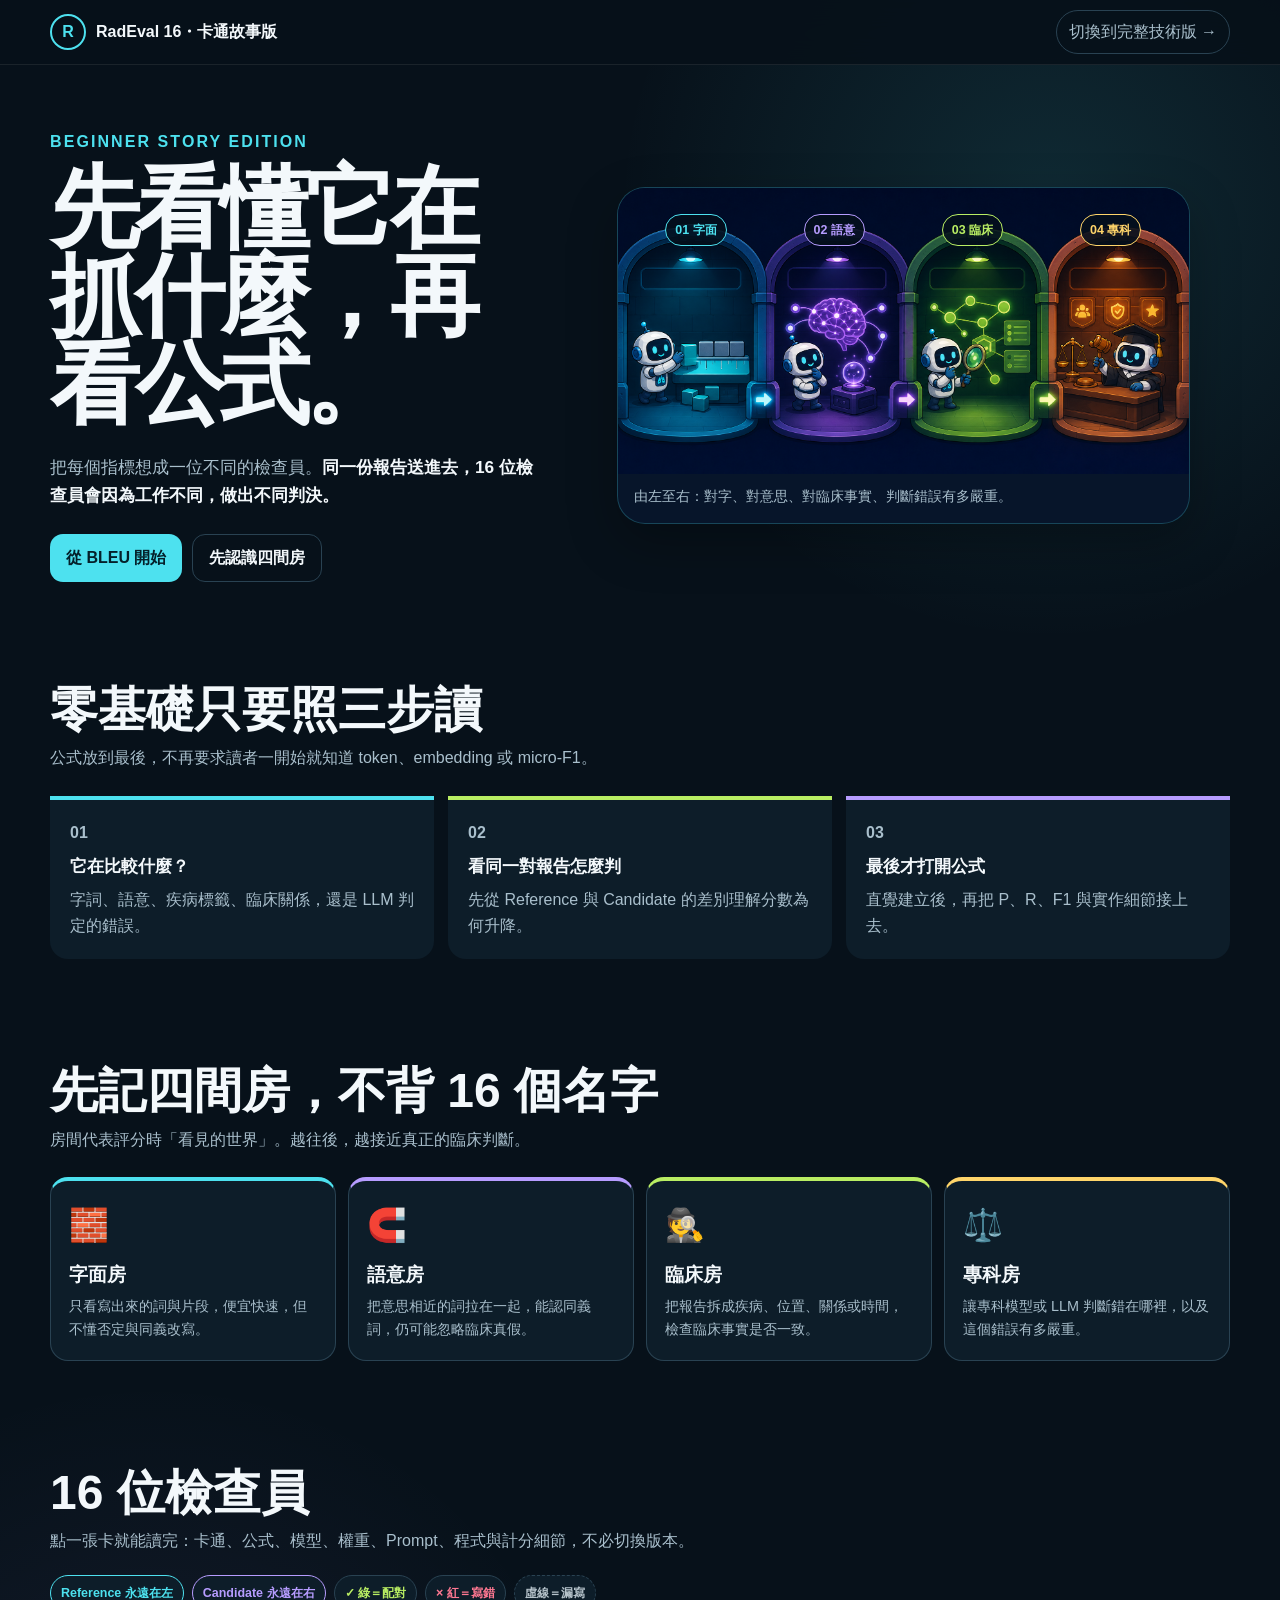
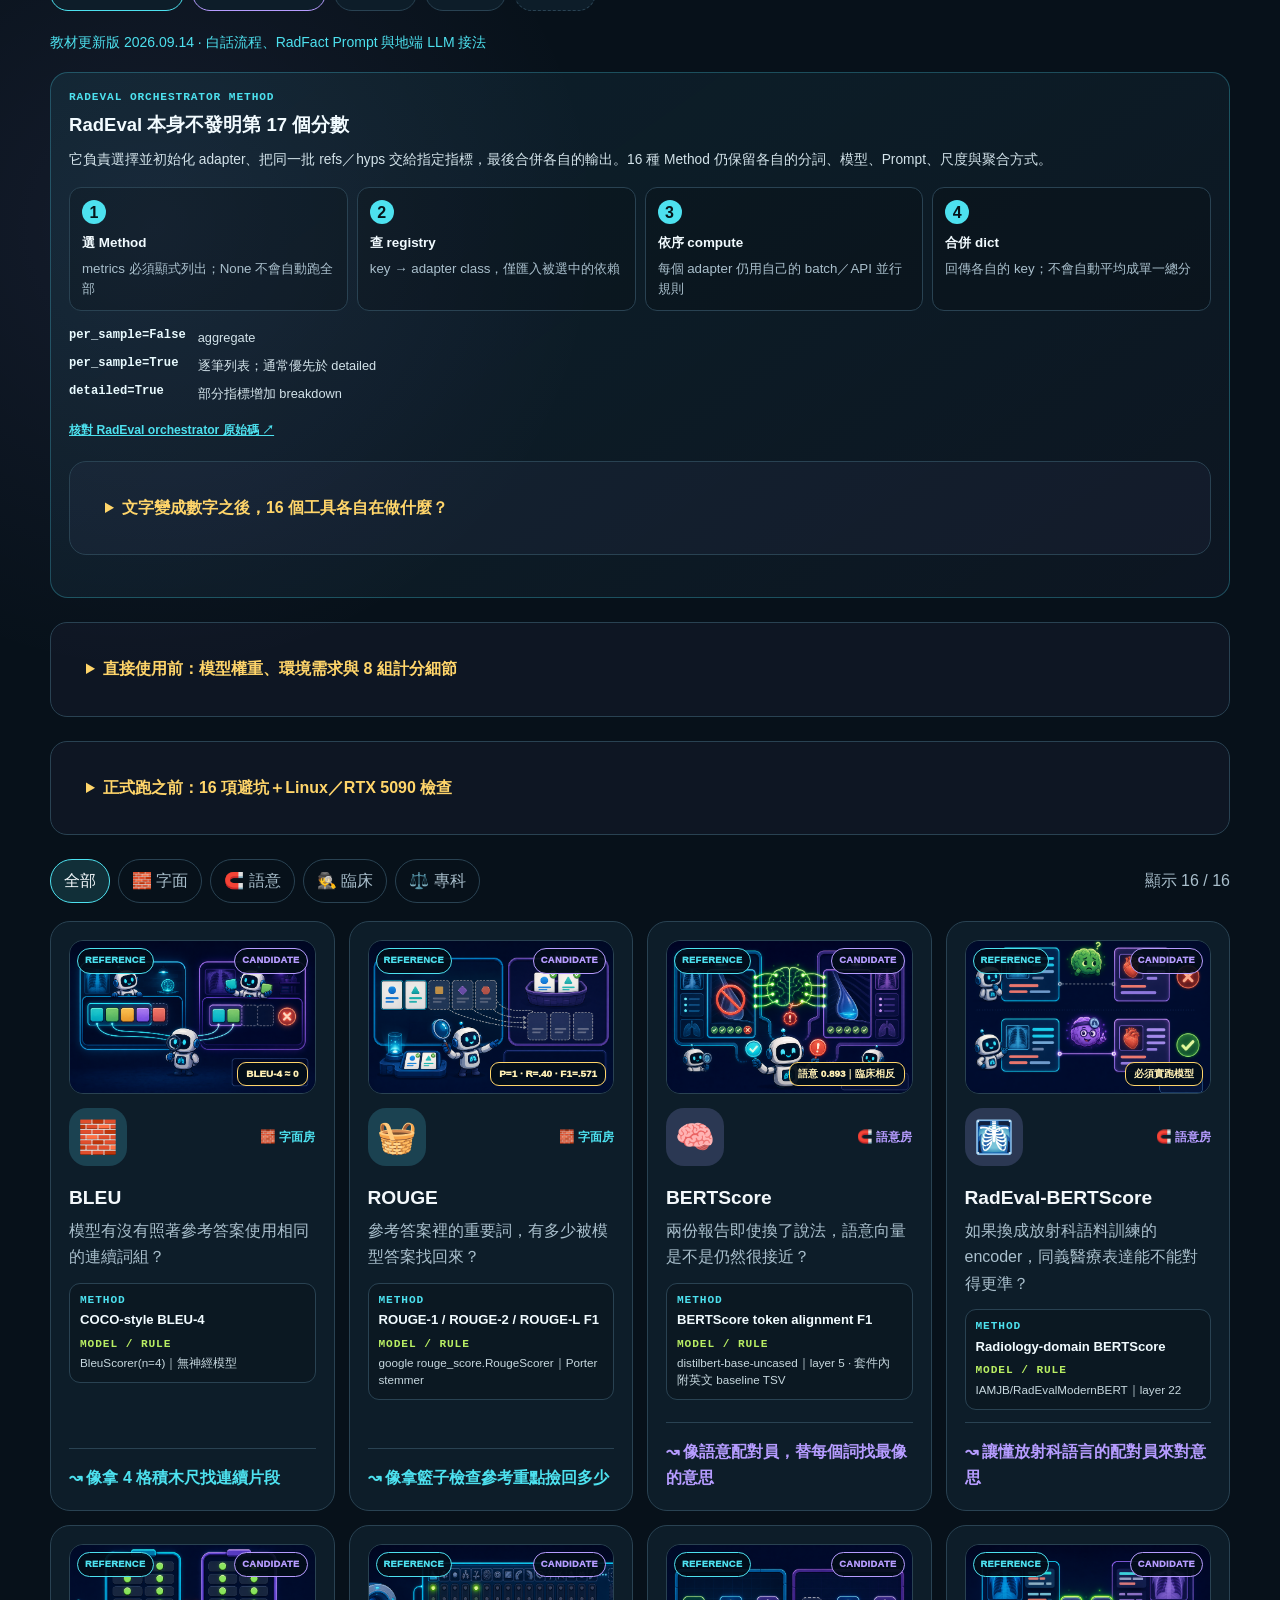
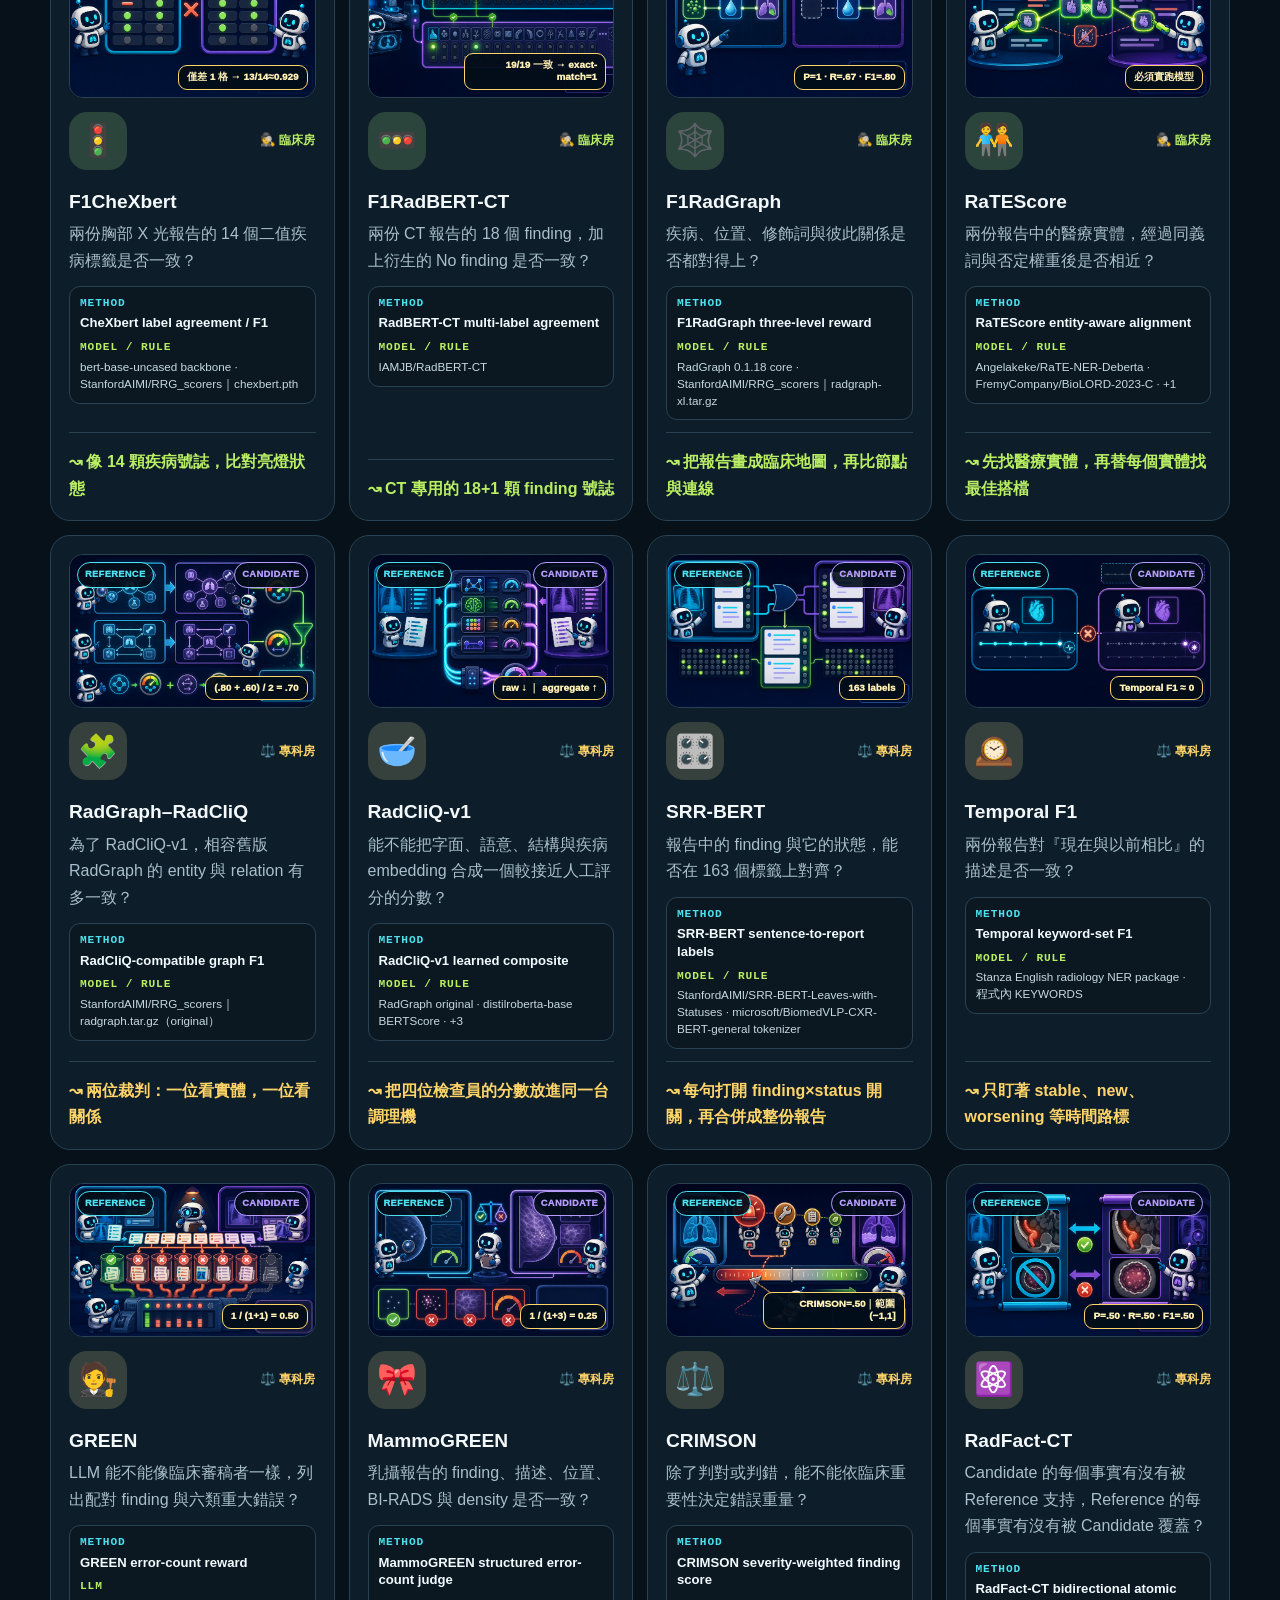
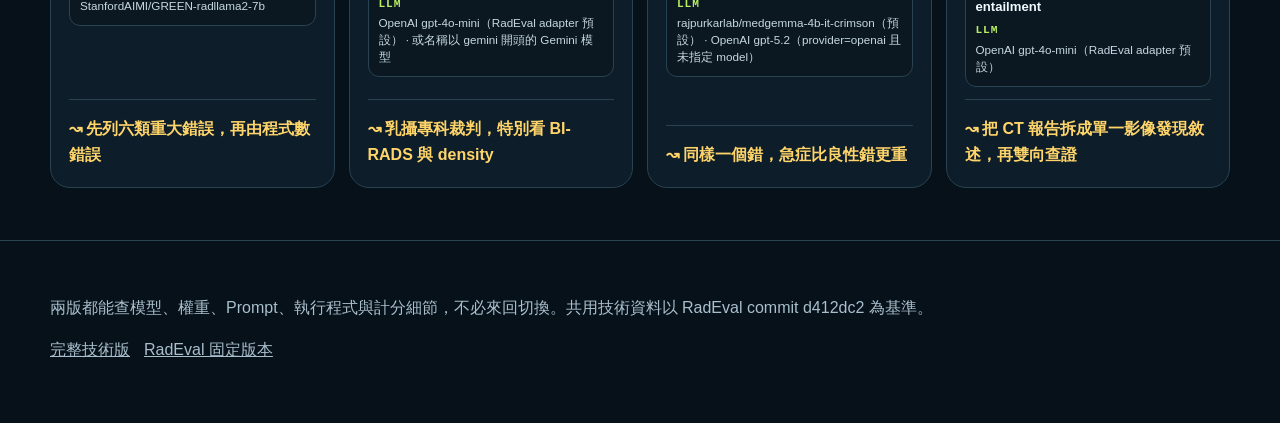
==== commit 19228fd9: "Sync teaching explanations and local judge guidance for September 14" ====
--- a/index.html
+++ b/index.html
@@ -564,7 +564,7 @@
       .metric-card { transition: none; }
     }
   </style>
-  <link rel="stylesheet" href="assets/metric-details.css">
+  <link rel="stylesheet" href="assets/metric-details.css?v=20260914">
 </head>
 <body>
   <a class="skip-link" href="#atlas">跳到 16 個指標</a>
@@ -634,6 +634,7 @@
         <span class="grammar-chip wrong">× 紅＝寫錯</span>
         <span class="grammar-chip missing">虛線＝漏寫</span>
       </div>
+      <p class="guide-version">教材更新版 2026.09.14 · 白話流程、RadFact Prompt 與地端 LLM 接法</p>
       <div id="radevalMethodMap"></div>
       <details class="boundary-primer">
         <summary>直接使用前：模型權重、環境需求與 8 組計分細節</summary>
@@ -729,10 +730,12 @@
     </div>
   </footer>
 
-  <script src="assets/metric-details.js"></script>
-  <script src="assets/method-profiles.js"></script>
-  <script src="assets/edge-cases.js"></script>
-  <script src="assets/operational-pitfalls.js"></script>
+  <script src="assets/metric-details.js?v=20260914"></script>
+  <script src="assets/method-profiles.js?v=20260914"></script>
+  <script src="assets/tokenizer-notes.js?v=20260914"></script>
+  <script src="assets/learning-notes.js?v=20260914"></script>
+  <script src="assets/edge-cases.js?v=20260914"></script>
+  <script src="assets/operational-pitfalls.js?v=20260914"></script>
   <script>
     const commit = "d412dc2da7df92f72d0b7128aee57b0237ec1b9a";
     const sourceRoot = `https://github.com/jbdel/RadEval/blob/${commit}/`;
@@ -823,7 +826,7 @@
       "green": "GREEN 裁判先把配對與六類錯誤分箱，再交給計數機產生分數。",
       "mammo-green": "MammoGREEN 裁判比較乳攝影像的鈣化、密度與風險差異。",
       "crimson": "CRIMSON 依四種臨床重量拉動負一到正一的數線指針，嚴重度錯誤會把分數往下拉。",
-      "radfact-ct": "兩側各拆成兩個原子事實；appendicitis 雙向支持，abscess 與 no abscess 明確矛盾。"
+      "radfact-ct": "兩側各拆成兩個單一影像發現敘述；appendicitis 雙向支持，abscess 與 no abscess 明確矛盾。"
     };
 
     function cartoonPath(metric) {
@@ -853,7 +856,7 @@
       { id:"green", name:"GREEN", room:"specialist", character:"🧑‍⚖️", memory:"先列六類重大錯誤，再由程式數錯誤", question:"LLM 能不能像臨床審稿者一樣，列出配對 finding 與六類重大錯誤？", oneLine:"GREEN 不是讓 LLM 隨口猜分數；LLM 先輸出結構化 critique，程式再計數。", ref:"Mild cardiomegaly with left pleural effusion.", cand:"Mild cardiomegaly.", verdict:"cardiomegaly 配對 M=1；left pleural effusion 遺漏 E=1，所以 GREEN=1/(1+1)=0.50。", steps:["LLM 逐類列出錯誤", "解析 matched findings 與六類重大錯誤", "代入 M/(M+E)"], can:"能說明錯誤種類，也能抓位置、嚴重度與遺漏變化。", cannot:"結果受模型、prompt 與輸出解析穩定性影響。", formula:"GREEN=M/(M+Esig)", formulaNote:"若 M=0，GREEN=0；輕微錯誤不進這個主分母。", source:"radeval/metrics/green_score/green.py" },
       { id:"mammo-green", name:"MammoGREEN", room:"specialist", character:"🎀", memory:"乳攝專科裁判，特別看 BI-RADS 與 density", question:"乳攝報告的 finding、描述、位置、BI-RADS 與 density 是否一致？", oneLine:"它沿用 matched findings 加錯誤計數，但把錯誤類別換成乳攝專用。", ref:"Scattered density. Benign calcifications. BI-RADS 2.", cand:"Heterogeneously dense breasts. Suspicious calcifications. BI-RADS 4.", verdict:"calcifications 核心 finding 配對 M=1；描述、BI-RADS、density 各錯 1 次，E=3，所以 score=0.25。", steps:["模型輸出固定 JSON", "數六類乳攝重大錯誤", "以 matched findings 除以 matched+errors"], can:"專門捕捉 BI-RADS、乳房密度與鈣化描述等乳攝問題。", cannot:"不同 provider、model 或 prompt 版本可能改變錯誤計數。", formula:"MammoGREEN=M/(M+E)", formulaNote:"E 是 false、missing、mischaracterization、location、BI-RADS、density 六類錯誤總數。", source:"radeval/metrics/green_score/mammo_green.py" },
       { id:"crimson", name:"CRIMSON", room:"specialist", character:"⚖️", memory:"同樣一個錯，急症比良性錯更重", question:"除了判對或判錯，能不能依臨床重要性決定錯誤重量？", oneLine:"CRIMSON 的核心不是多算一次 F1，而是讓 urgent、actionable、non-actionable、benign 有不同權重。", ref:"Mild pulmonary edema.", cand:"Severe pulmonary edema.", verdict:"教學判定：若 edema 是 actionable，w=0.5；嚴重度錯誤 a=0.5，最後 CRIMSON=0.50。", steps:["找正確、遺漏、虛假與屬性錯誤", "依臨床重要性給 w 與 a", "用正確額度減去加權錯誤"], can:"把『錯得多嚴重』放進分數，範圍可進入負值。", cannot:"權重由 judge 判定；只評估 abnormal/positive findings。", formula:"w={1,0.5,0.25,0}；S=(ΣCj−Efalse)/NG，範圍 (−1,1]", formulaNote:"負分代表加權 false findings 壓過正確額度，不等於圖表壞掉。", source:"radeval/metrics/crimson/crimson.py" },
-      { id:"radfact-ct", name:"RadFact-CT", room:"specialist", character:"⚛️", memory:"把 CT 報告拆成原子事實，再雙向查證", question:"Candidate 的每個事實有沒有被 Reference 支持，Reference 的每個事實有沒有被 Candidate 覆蓋？", oneLine:"它先用 LLM 拆 atomic phrases，再做兩個方向的 entailment。", ref:"Acute appendicitis. No abscess.", cand:"Acute appendicitis with an abscess.", verdict:"appendicitis 被支持；abscess 不只沒有支持，還與 Reference 的 no abscess 相反，因此 P、R 與 F1 都下降。", steps:["把兩份 CT 報告拆成原子事實", "Candidate→Reference 算 precision", "Reference→Candidate 算 recall，再合成 F1"], can:"直接檢查 hallucination 與 omission，並保留事實層級解釋。", cannot:"拆句與 entailment 都依賴 LLM；aggregate 與 per_sample 的尺度不同。", formula:"P=#candidate atoms entailed/#candidate atoms；R=#reference atoms entailed/#reference atoms", formulaNote:"逐筆輸出 0～1；aggregate 先平均 P、R 並乘 100，再重算 F1。", source:"radeval/metrics/radfact_ct/radfact_ct.py" }
+      { id:"radfact-ct", name:"RadFact-CT", room:"specialist", character:"⚛️", memory:"把 CT 報告拆成單一影像發現敘述，再雙向查證", question:"Candidate 的每個事實有沒有被 Reference 支持，Reference 的每個事實有沒有被 Candidate 覆蓋？", oneLine:"它先用 LLM 拆 atomic phrases，再做兩個方向的 entailment。", ref:"Acute appendicitis. No abscess.", cand:"Acute appendicitis with an abscess.", verdict:"appendicitis 被支持；abscess 不只沒有支持，還與 Reference 的 no abscess 相反，因此 P、R 與 F1 都下降。", steps:["把兩份 CT 報告拆成單一影像發現敘述", "Candidate→Reference 算 precision", "Reference→Candidate 算 recall，再合成 F1"], can:"直接檢查 hallucination 與 omission，並保留事實層級解釋。", cannot:"拆句與 entailment 都依賴 LLM；aggregate 與 per_sample 的尺度不同。", formula:"P=#candidate atoms entailed/#candidate atoms；R=#reference atoms entailed/#reference atoms", formulaNote:"逐筆輸出 0～1；aggregate 先平均 P、R 並乘 100，再重算 F1。", source:"radeval/metrics/radfact_ct/radfact_ct.py" }
     ];
 
     function visualFor(metric) {
@@ -872,7 +875,7 @@
       if (metric.id === "green") return `<div class="visual-title">LLM 先分六類，程式才計數</div><div class="flow-row"><span class="flow-node">false</span><span class="flow-node">missing</span><span class="flow-node">location</span><span class="flow-node">severity</span><span class="flow-node">unsupported comparison</span><span class="flow-node">omitted change</span><span class="flow-arrow">→</span><span class="flow-node">M/(M+E)</span></div>`;
       if (metric.id === "mammo-green") return `<div class="visual-title">本例 1 個 finding 配對，3 類乳攝錯誤</div><div class="flow-row"><span class="label-chip on">M=1 calcifications</span><span class="label-chip bad">Mischaracterization</span><span class="label-chip bad">BI-RADS 2→4</span><span class="label-chip bad">Density</span><span class="flow-arrow">→</span><span class="flow-node">1/(1+3)=.25</span></div>`;
       if (metric.id === "crimson") return `<div class="visual-title">四種臨床權重會把指針拉向 (−1,1] 的不同位置</div><div class="score-row"><div class="score-box"><strong>1.0</strong>urgent</div><div class="score-box"><strong>0.5</strong>actionable</div><div class="score-box"><strong>0.25</strong>non-actionable</div><div class="score-box"><strong>0</strong>benign</div></div><div class="window-line second">mild → severe：actionable w=.5、attribute error a=.5 → CRIMSON=.50；false findings 過重時可進入負值區。</div>`;
-      if (metric.id === "radfact-ct") return `<div class="visual-title">兩個原子事實，做兩個方向的 entailment</div><div class="flow-row"><span class="flow-node">Candidate→Reference</span><span class="flow-arrow">= precision .50</span><span class="flow-node">Reference→Candidate</span><span class="flow-arrow">= recall .50</span><span class="flow-node">F1 .50</span></div><div class="flow-row" style="margin-top:8px"><span class="label-chip on">appendicitis ✓</span><span class="label-chip bad">abscess × no abscess</span></div>`;
+      if (metric.id === "radfact-ct") return `<div class="visual-title">兩個單一影像發現敘述，做兩個方向的 entailment</div><div class="flow-row"><span class="flow-node">Candidate→Reference</span><span class="flow-arrow">= precision .50</span><span class="flow-node">Reference→Candidate</span><span class="flow-arrow">= recall .50</span><span class="flow-node">F1 .50</span></div><div class="flow-row" style="margin-top:8px"><span class="label-chip on">appendicitis ✓</span><span class="label-chip bad">abscess × no abscess</span></div>`;
       return `<div class="cartoon-judge"><div class="judge-face">${metric.character}</div><div class="judge-note">${metric.memory}</div></div>`;
     }
 
--- a/assets/metric-details.css
+++ b/assets/metric-details.css
@@ -72,6 +72,19 @@
 .deployment-guide p { font-size: .85rem; line-height: 1.65; color: #d3e3ea; }
 .boundary-primer > summary { cursor: pointer; font-weight: 800; color: var(--amber); }
 
+.learning-table { overflow-x: auto; }
+.learning-table table { width: 100%; border-collapse: collapse; font-size: .9rem; color: #d3e3ea; }
+.learning-table th, .learning-table td { padding: 10px; text-align: left; border-bottom: 1px solid var(--line); vertical-align: top; }
+.learning-table caption { text-align: left; margin: 10px 0; color: var(--cyan); }
+.local-config { padding: 14px; background: #06121a; white-space: pre-wrap; overflow-wrap: anywhere; font-size: .9rem; }
+.tokenizer-lesson li { color: #d3e3ea; line-height: 1.7; margin-bottom: 8px; }
+.guide-version { color: var(--cyan); font-size: .875rem; margin: 10px 0; }
+.tokenizer-lesson { margin: 16px 0; padding: 16px; border: 1px solid var(--line); border-radius: 12px; background: #091722; }
+.tokenizer-lesson h4 { margin: 0 0 12px; color: var(--cyan); font-size: 1.05rem; }
+.tokenizer-lesson p { color: #d3e3ea; font-size: 1rem; line-height: 1.7; overflow-wrap: anywhere; }
+.tokenizer-lesson .tokenizer-definition { color: var(--muted); font-size: .875rem; }
+.tokenizer-lesson .method-flow li { font-size: .875rem; }
+.tokenizer-example { border-left: 3px solid var(--amber); padding: 10px 12px; background: rgba(255,204,102,.04); }
 .radeval-method-map {
   margin: 18px 0 24px;
   padding: 18px;
